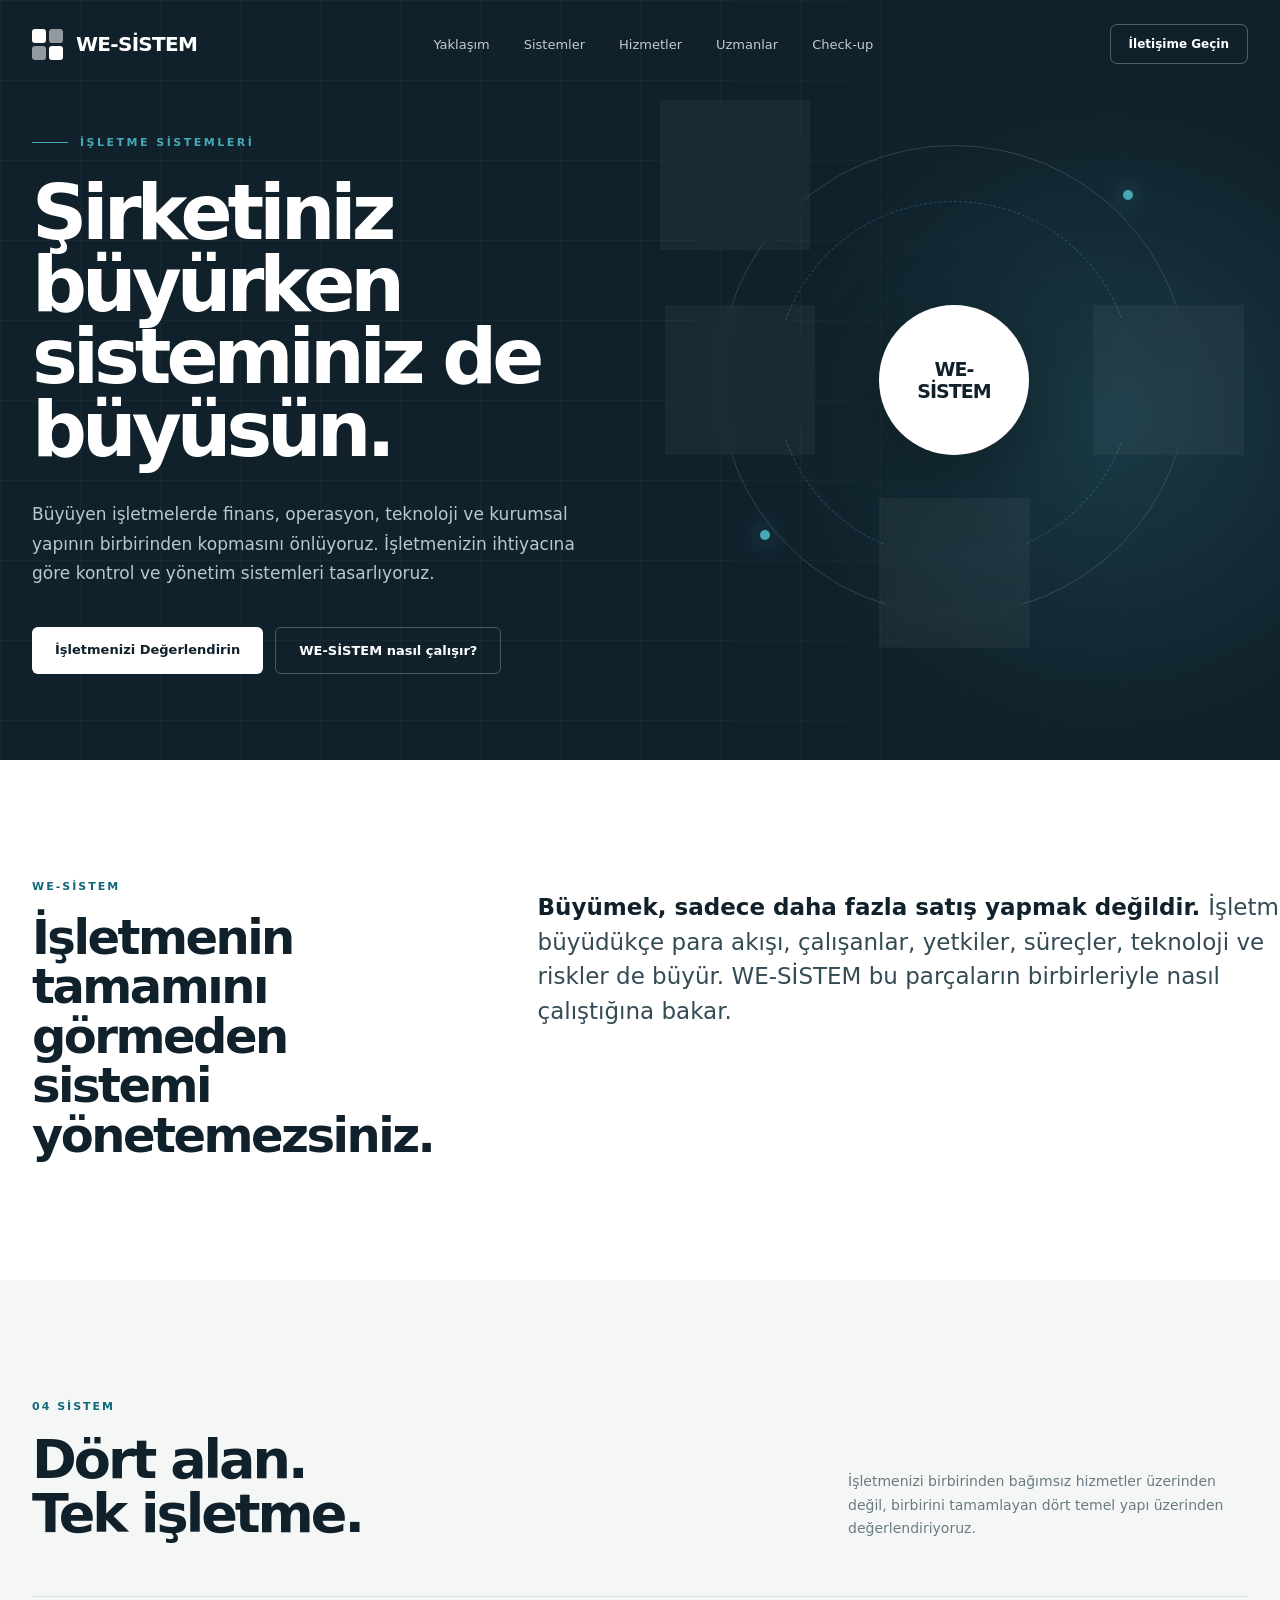
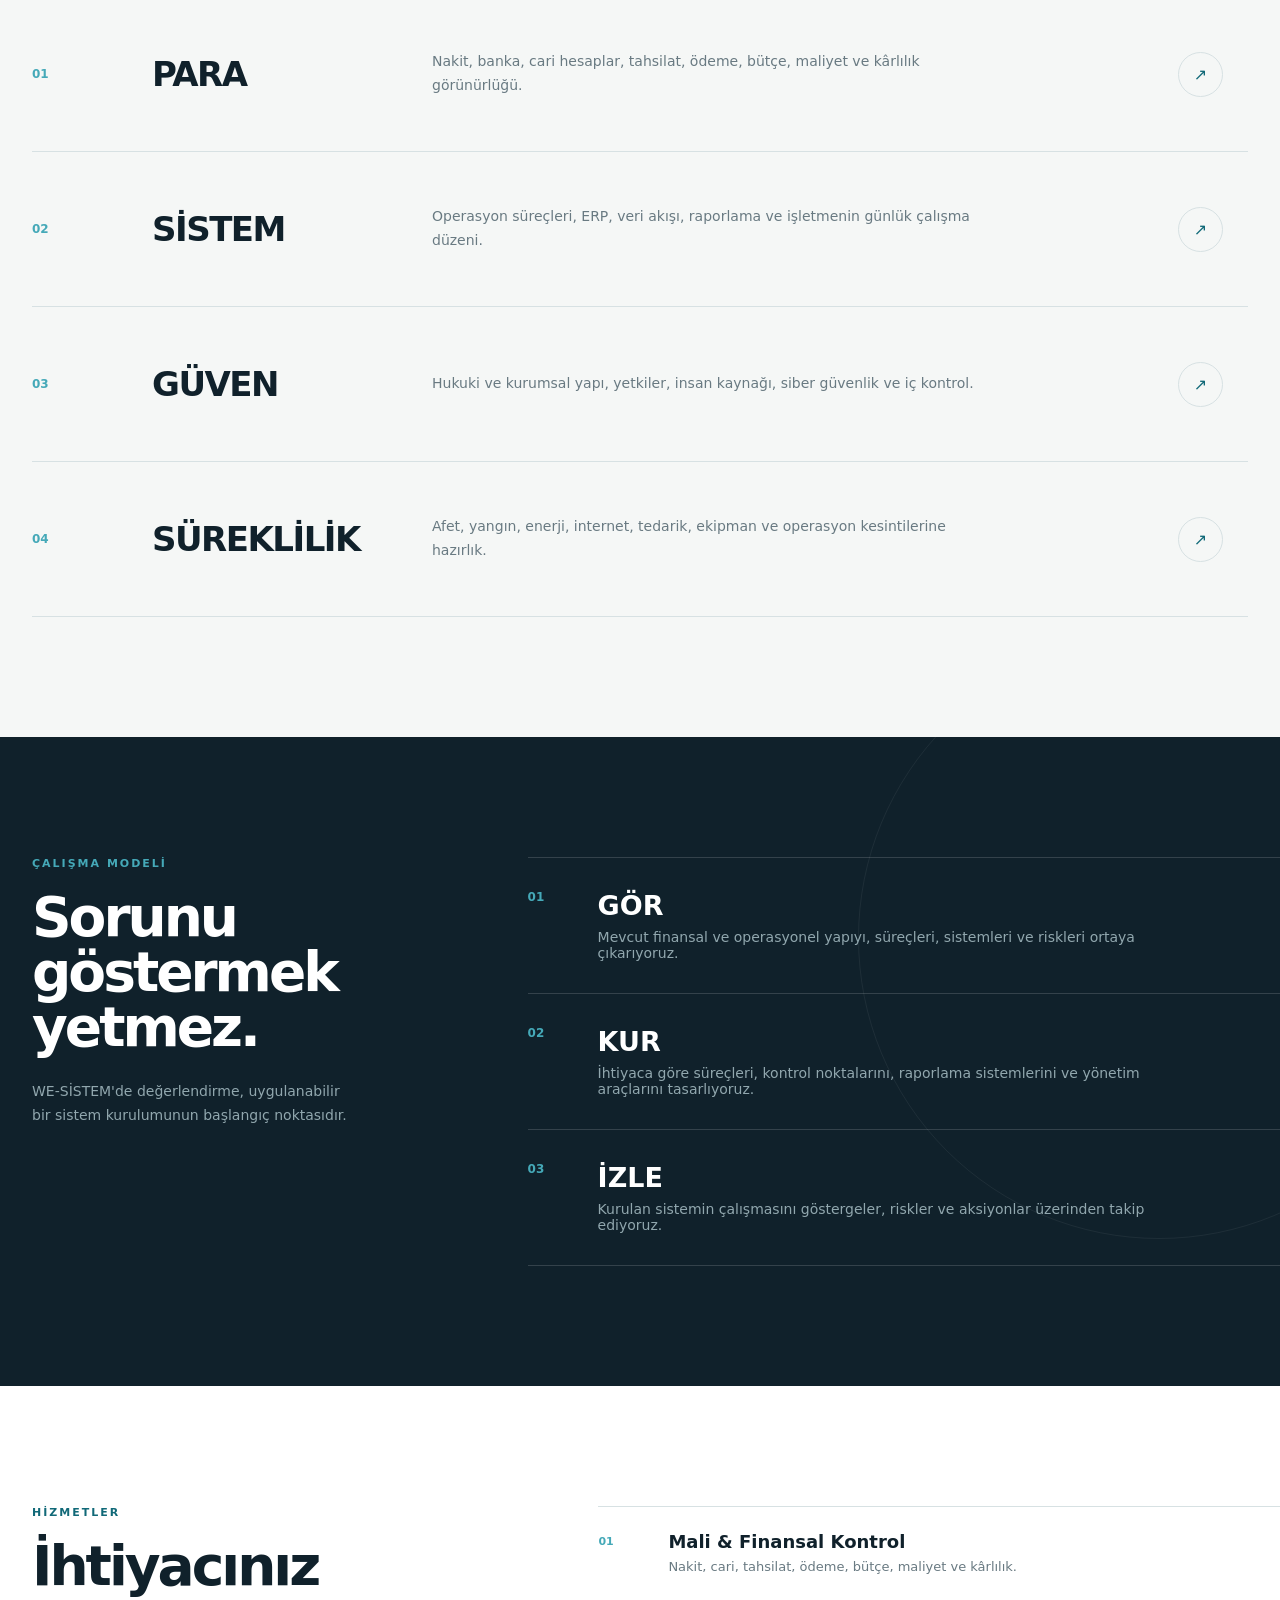
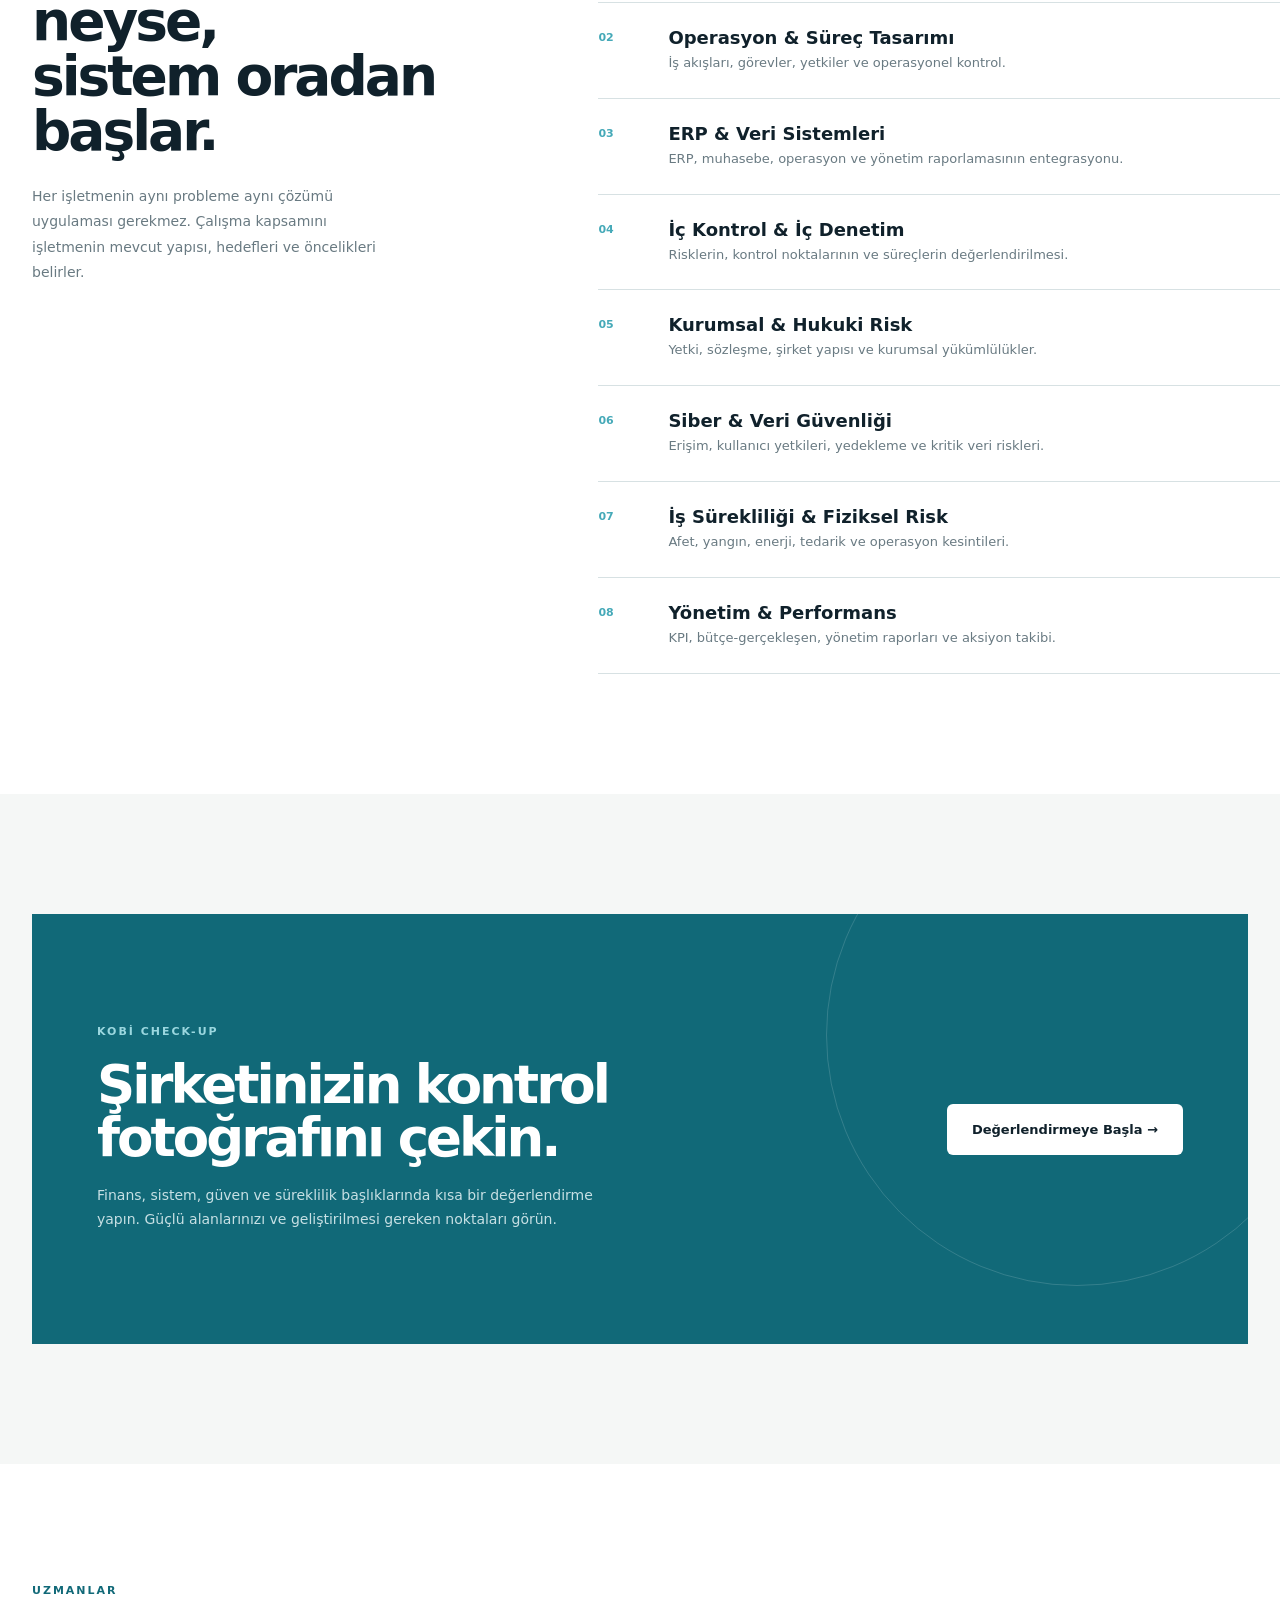
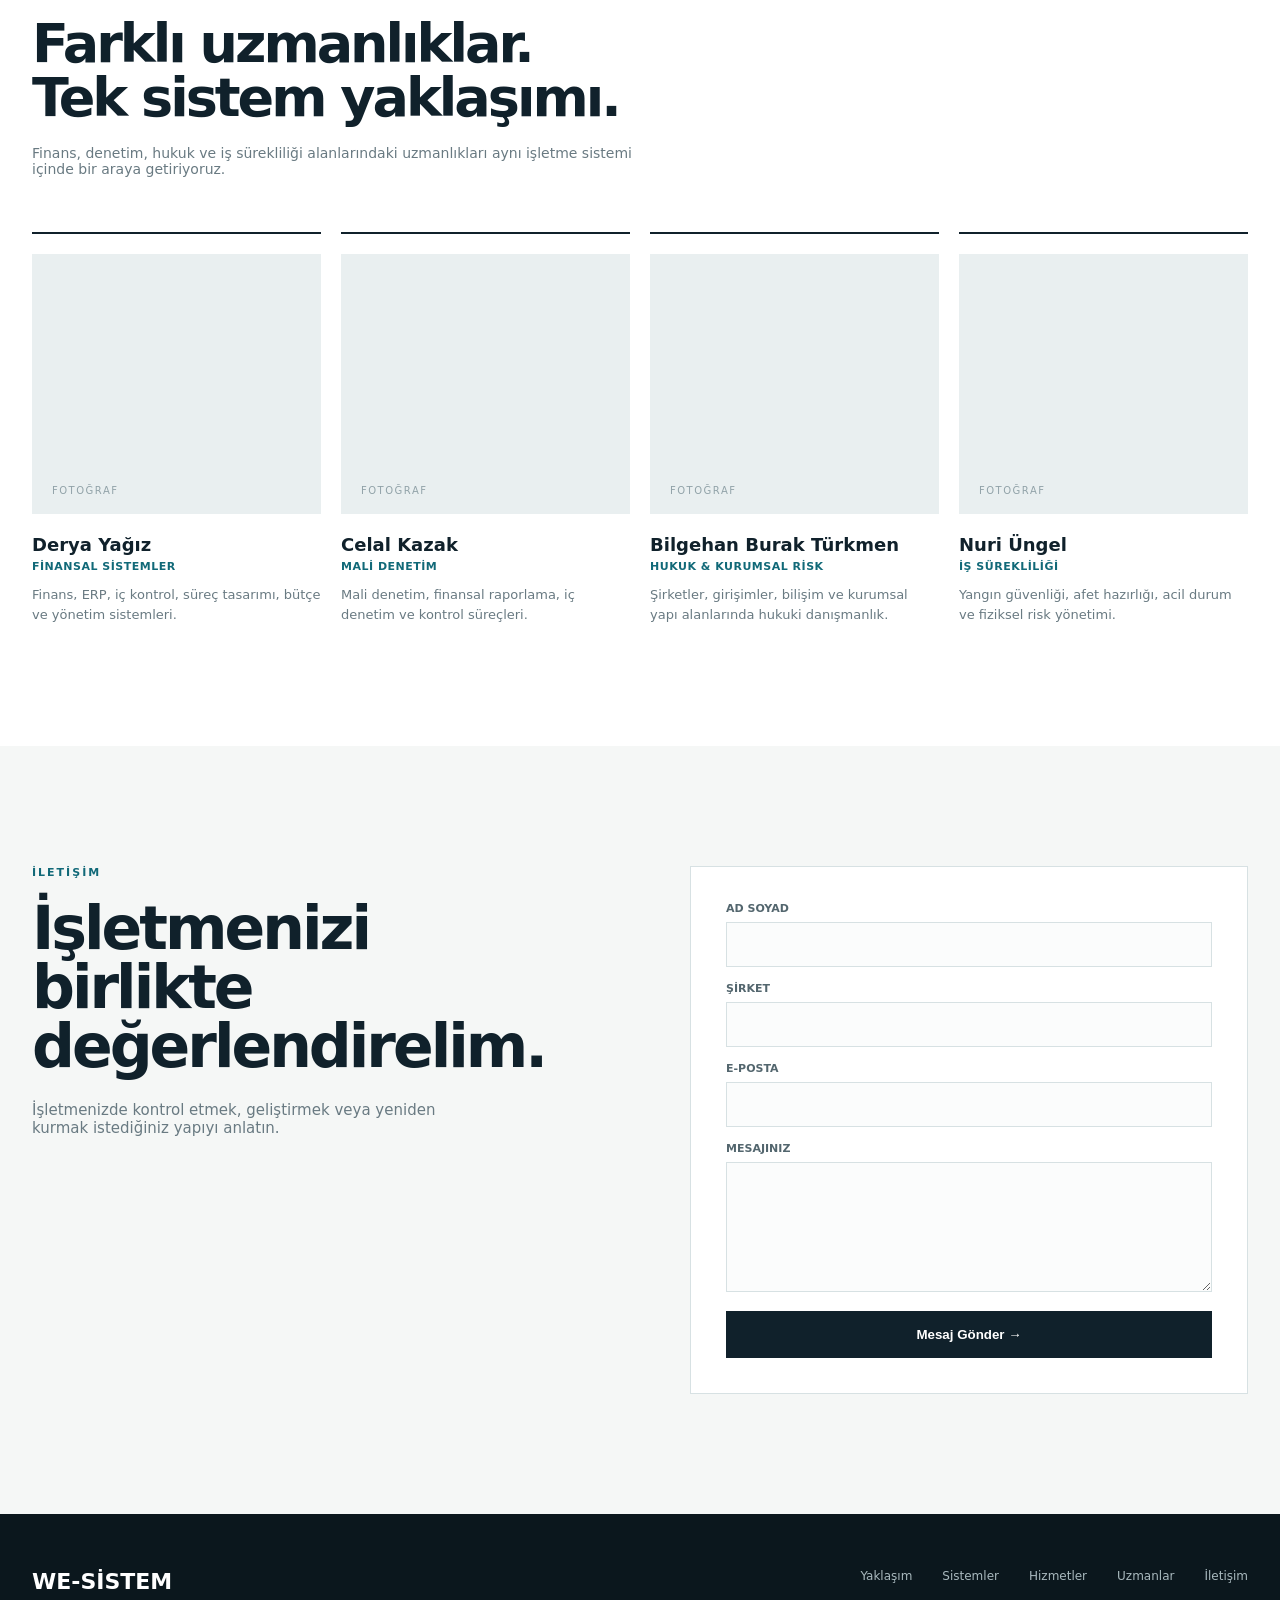
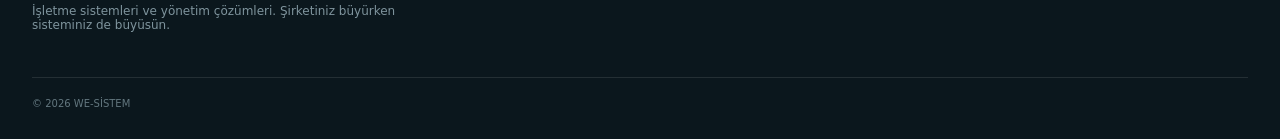
==== index.html @ 4597124c "Update index.html" ====
<!DOCTYPE html>
<html lang="tr">
<head>
<meta charset="UTF-8">
<meta name="viewport" content="width=device-width, initial-scale=1.0">

<title>WE-SİSTEM — İşletme Sistemleri</title>

<meta name="description" content="Büyüyen işletmeler için finans, operasyon, teknoloji, risk ve iş sürekliliği sistemleri.">

<style>

:root{
  --ink:#10212b;
  --ink2:#193541;
  --petrol:#116978;
  --cyan:#45a9b8;
  --ice:#e9f4f5;
  --paper:#f5f7f6;
  --white:#fff;
  --line:#d7e1e3;
  --muted:#697a82;
  --black:#0b171d;
}

*{box-sizing:border-box;margin:0;padding:0}

html{scroll-behavior:smooth}

body{
  font-family:Inter,ui-sans-serif,system-ui,-apple-system,BlinkMacSystemFont,"Segoe UI",Arial,sans-serif;
  color:var(--ink);
  background:var(--paper);
  overflow-x:hidden;
}

a{text-decoration:none;color:inherit}

.container{
  width:min(1240px,calc(100% - 64px));
  margin:auto;
}

/* ---------------- NAV ---------------- */

header{
  position:absolute;
  width:100%;
  top:0;
  left:0;
  z-index:20;
}

.nav{
  height:88px;
  display:flex;
  align-items:center;
  justify-content:space-between;
}

.brand{
  display:flex;
  align-items:center;
  gap:13px;
  color:white;
  font-weight:800;
  letter-spacing:-.7px;
  font-size:20px;
}

.brand-symbol{
  width:31px;
  height:31px;
  display:grid;
  grid-template-columns:1fr 1fr;
  gap:3px;
}

.brand-symbol i{
  display:block;
  background:white;
  border-radius:3px;
}

.brand-symbol i:nth-child(2),
.brand-symbol i:nth-child(3){
  opacity:.55;
}

.nav-links{
  display:flex;
  gap:34px;
  color:rgba(255,255,255,.76);
  font-size:13px;
}

.nav-links a:hover{
  color:white;
}

.nav-cta{
  padding:12px 18px;
  border:1px solid rgba(255,255,255,.28);
  color:white;
  border-radius:7px;
  font-size:12px;
  font-weight:700;
}

/* ---------------- HERO ---------------- */

.hero{
  min-height:760px;
  background:var(--ink);
  color:white;
  position:relative;
  overflow:hidden;
}

.hero-grid{
  position:absolute;
  inset:0;
  background-image:
    linear-gradient(rgba(255,255,255,.035) 1px,transparent 1px),
    linear-gradient(90deg,rgba(255,255,255,.035) 1px,transparent 1px);
  background-size:80px 80px;
  mask-image:linear-gradient(to right,black 0%,black 55%,transparent 95%);
}

.hero-glow{
  position:absolute;
  width:700px;
  height:700px;
  right:-180px;
  top:70px;
  border-radius:50%;
  background:radial-gradient(circle,rgba(69,169,184,.18),transparent 65%);
}

.hero-content{
  position:relative;
  z-index:3;
  min-height:760px;
  display:grid;
  grid-template-columns:1fr 1fr;
  align-items:center;
  gap:40px;
}

.hero-left{
  padding-top:50px;
}

.kicker{
  display:flex;
  align-items:center;
  gap:12px;
  font-size:11px;
  letter-spacing:2.5px;
  text-transform:uppercase;
  color:var(--cyan);
  font-weight:800;
  margin-bottom:28px;
}

.kicker:before{
  content:"";
  width:36px;
  height:1px;
  background:var(--cyan);
}

h1{
  font-size:clamp(54px,6vw,88px);
  line-height:.94;
  letter-spacing:-5px;
  max-width:720px;
  margin-bottom:34px;
}

.hero-description{
  max-width:570px;
  color:#b9c8cd;
  font-size:17px;
  line-height:1.75;
  margin-bottom:38px;
}

.hero-actions{
  display:flex;
  gap:12px;
}

.primary{
  background:white;
  color:var(--ink);
  padding:15px 23px;
  border-radius:6px;
  font-size:13px;
  font-weight:800;
}

.secondary{
  border:1px solid rgba(255,255,255,.25);
  color:white;
  padding:15px 23px;
  border-radius:6px;
  font-size:13px;
  font-weight:700;
}

/* SYSTEM VISUAL */

.visual{
  position:relative;
  height:560px;
}

.visual-ring{
  position:absolute;
  width:470px;
  height:470px;
  border:1px solid rgba(255,255,255,.14);
  border-radius:50%;
  top:50%;
  left:50%;
  transform:translate(-50%,-50%);
}

.visual-ring:before{
  content:"";
  position:absolute;
  inset:55px;
  border:1px dashed rgba(69,169,184,.35);
  border-radius:50%;
}

.visual-core{
  position:absolute;
  width:150px;
  height:150px;
  border-radius:50%;
  background:white;
  color:var(--ink);
  left:50%;
  top:50%;
  transform:translate(-50%,-50%);
  display:flex;
  align-items:center;
  justify-content:center;
  text-align:center;
  font-weight:900;
  letter-spacing:-1px;
  font-size:19px;
  box-shadow:0 25px 80px rgba(0,0,0,.3);
}

.node{
  position:absolute;
  width:150px;
  height:150px;
  border-radius:50%;
  display:flex;
  flex-direction:column;
  align-items:center;
  justify-content:center;
  text-align:center;
  border:1px solid rgba(255,255,255,.18);
  background:rgba(255,255,255,.045);
  backdrop-filter:blur(8px);
}

.node strong{
  font-size:14px;
  letter-spacing:1px;
}

.node span{
  color:#8fa8af;
  font-size:10px;
  margin-top:5px;
}

.node:nth-child(2){
  top:12px;
  left:50%;
  transform:translateX(-50%);
}

.node:nth-child(3){
  right:5px;
  top:50%;
  transform:translateY(-50%);
}

.node:nth-child(4){
  bottom:12px;
  left:50%;
  transform:translateX(-50%);
}

.node:nth-child(5){
  left:5px;
  top:50%;
  transform:translateY(-50%);
}

.orbit{
  position:absolute;
  width:10px;
  height:10px;
  border-radius:50%;
  background:var(--cyan);
  box-shadow:0 0 25px var(--cyan);
}

.o1{top:90px;right:115px}
.o2{bottom:120px;left:100px}

/* ---------------- INTRO ---------------- */

.intro{
  background:white;
  padding:120px 0;
}

.intro-layout{
  display:grid;
  grid-template-columns:35% 65%;
  gap:80px;
}

.overline{
  color:var(--petrol);
  font-size:11px;
  font-weight:800;
  letter-spacing:2px;
  text-transform:uppercase;
  margin-bottom:20px;
}

.intro h2{
  font-size:48px;
  line-height:1.03;
  letter-spacing:-2.5px;
}

.intro-right{
  padding-top:10px;
}

.intro-right p{
  font-size:23px;
  line-height:1.5;
  max-width:760px;
  color:#344a54;
}

.intro-right p strong{
  color:var(--ink);
}

/* ---------------- FOUR SYSTEMS ---------------- */

.systems{
  background:var(--paper);
  padding:120px 0;
}

.section-head{
  display:flex;
  justify-content:space-between;
  align-items:end;
  margin-bottom:55px;
}

.section-head h2{
  font-size:54px;
  letter-spacing:-3px;
  line-height:1;
}

.section-head p{
  max-width:400px;
  color:var(--muted);
  font-size:14px;
  line-height:1.7;
}

.system-list{
  border-top:1px solid var(--line);
}

.system-row{
  min-height:155px;
  border-bottom:1px solid var(--line);
  display:grid;
  grid-template-columns:100px 260px 1fr 70px;
  align-items:center;
  gap:20px;
  transition:.25s;
  cursor:default;
}

.system-row:hover{
  background:white;
  padding-left:25px;
  padding-right:25px;
}

.row-no{
  font-size:12px;
  color:var(--cyan);
  font-weight:800;
}

.row-title{
  font-size:34px;
  font-weight:800;
  letter-spacing:-1.5px;
}

.row-description{
  color:var(--muted);
  max-width:570px;
  font-size:14px;
  line-height:1.7;
}

.row-arrow{
  width:45px;
  height:45px;
  border:1px solid var(--line);
  border-radius:50%;
  display:flex;
  align-items:center;
  justify-content:center;
  color:var(--petrol);
  transition:.25s;
}

.system-row:hover .row-arrow{
  background:var(--ink);
  color:white;
}

/* ---------------- PROCESS ---------------- */

.process{
  background:var(--ink);
  color:white;
  padding:120px 0;
  position:relative;
  overflow:hidden;
}

.process:after{
  content:"";
  position:absolute;
  width:600px;
  height:600px;
  border:1px solid rgba(255,255,255,.06);
  border-radius:50%;
  right:-180px;
  top:-100px;
}

.process-grid{
  display:grid;
  grid-template-columns:35% 65%;
  gap:70px;
  position:relative;
  z-index:2;
}

.process h2{
  font-size:55px;
  line-height:1;
  letter-spacing:-3px;
}

.process-intro{
  color:#91a7ae;
  margin-top:25px;
  max-width:330px;
  line-height:1.7;
  font-size:14px;
}

.steps{
  border-top:1px solid rgba(255,255,255,.15);
}

.step{
  display:grid;
  grid-template-columns:70px 1fr;
  padding:32px 0;
  border-bottom:1px solid rgba(255,255,255,.15);
}

.step-no{
  color:var(--cyan);
  font-size:12px;
  font-weight:800;
}

.step h3{
  font-size:27px;
  margin-bottom:8px;
}

.step p{
  color:#91a7ae;
  max-width:600px;
  font-size:14px;
}

/* ---------------- SERVICES ---------------- */

.services{
  background:white;
  padding:120px 0;
}

.service-layout{
  display:grid;
  grid-template-columns:40% 60%;
  gap:80px;
}

.service-layout h2{
  font-size:55px;
  line-height:1;
  letter-spacing:-3px;
}

.service-intro{
  color:var(--muted);
  font-size:14px;
  line-height:1.8;
  margin-top:25px;
  max-width:350px;
}

.service-list{
  border-top:1px solid var(--line);
}

.service-item{
  display:grid;
  grid-template-columns:50px 1fr;
  gap:20px;
  padding:24px 0;
  border-bottom:1px solid var(--line);
}

.service-number{
  color:var(--cyan);
  font-size:11px;
  font-weight:800;
  padding-top:4px;
}

.service-item h3{
  font-size:18px;
  margin-bottom:5px;
}

.service-item p{
  color:var(--muted);
  font-size:13px;
  line-height:1.6;
}

/* ---------------- CHECKUP ---------------- */

.checkup-section{
  background:var(--paper);
  padding:120px 0;
}

.checkup{
  background:var(--petrol);
  color:white;
  min-height:430px;
  position:relative;
  overflow:hidden;
  padding:65px;
  display:grid;
  grid-template-columns:1fr 1fr;
  align-items:center;
}

.checkup:before{
  content:"";
  position:absolute;
  width:500px;
  height:500px;
  border:1px solid rgba(255,255,255,.15);
  border-radius:50%;
  right:-80px;
  top:-130px;
}

.checkup h2{
  position:relative;
  z-index:2;
  font-size:53px;
  line-height:1;
  letter-spacing:-3px;
  max-width:570px;
}

.checkup p{
  position:relative;
  z-index:2;
  color:#c7e0e4;
  max-width:520px;
  margin-top:20px;
  font-size:14px;
  line-height:1.7;
}

.checkup-action{
  justify-self:end;
  position:relative;
  z-index:3;
}

.checkup-button{
  background:white;
  color:var(--ink);
  padding:18px 25px;
  border-radius:6px;
  font-size:13px;
  font-weight:800;
}

/* ---------------- TEAM ---------------- */

.team{
  background:white;
  padding:120px 0;
}

.team-head{
  max-width:600px;
  margin-bottom:55px;
}

.team-head h2{
  font-size:54px;
  line-height:1;
  letter-spacing:-3px;
}

.team-head p{
  color:var(--muted);
  margin-top:20px;
  font-size:14px;
}

.people{
  display:grid;
  grid-template-columns:repeat(4,1fr);
  gap:20px;
}

.person{
  border-top:2px solid var(--ink);
  padding-top:20px;
}

.person-image{
  height:260px;
  background:#e9eff0;
  margin-bottom:20px;
  position:relative;
  overflow:hidden;
}

.person-image:after{
  content:"FOTOĞRAF";
  position:absolute;
  left:20px;
  bottom:18px;
  color:#91a2a8;
  font-size:10px;
  letter-spacing:1.5px;
}

.person h3{
  font-size:18px;
  margin-bottom:5px;
}

.person-role{
  color:var(--petrol);
  font-size:11px;
  font-weight:800;
  text-transform:uppercase;
  letter-spacing:.5px;
}

.person p{
  color:var(--muted);
  font-size:13px;
  line-height:1.6;
  margin-top:12px;
}

/* ---------------- CONTACT ---------------- */

.contact{
  background:var(--paper);
  padding:120px 0;
}

.contact-layout{
  display:grid;
  grid-template-columns:1fr 1fr;
  gap:100px;
}

.contact h2{
  font-size:60px;
  line-height:.98;
  letter-spacing:-3px;
}

.contact-text{
  color:var(--muted);
  max-width:450px;
  margin-top:25px;
  font-size:15px;
}

.contact-box{
  background:white;
  padding:35px;
  border:1px solid var(--line);
}

.field{
  margin-bottom:15px;
}

.field label{
  display:block;
  font-size:11px;
  font-weight:800;
  color:#53666e;
  margin-bottom:7px;
}

.field input,
.field textarea{
  width:100%;
  border:1px solid var(--line);
  padding:14px;
  font-family:inherit;
  font-size:13px;
  outline:none;
  background:#fbfcfc;
}

.field textarea{
  min-height:130px;
  resize:vertical;
}

.send{
  width:100%;
  border:0;
  background:var(--ink);
  color:white;
  padding:16px;
  font-weight:800;
  cursor:pointer;
}

/* ---------------- FOOTER ---------------- */

footer{
  background:var(--black);
  color:white;
  padding:55px 0 30px;
}

.footer{
  display:flex;
  justify-content:space-between;
  gap:50px;
  align-items:start;
}

.footer-brand{
  font-size:22px;
  font-weight:800;
}

.footer p{
  color:#7f949d;
  font-size:12px;
  max-width:370px;
  margin-top:10px;
}

.footer-links{
  display:flex;
  gap:30px;
  color:#a9b9be;
  font-size:12px;
}

.copyright{
  border-top:1px solid rgba(255,255,255,.1);
  margin-top:45px;
  padding-top:20px;
  color:#63777f;
  font-size:10px;
}

/* ---------------- MOBILE ---------------- */

@media(max-width:900px){

  .container{
    width:min(100% - 36px,1240px);
  }

  .nav-links{
    display:none;
  }

  .hero-content,
  .intro-layout,
  .process-grid,
  .service-layout,
  .contact-layout{
    grid-template-columns:1fr;
  }

  .hero{
    min-height:auto;
  }

  .hero-content{
    min-height:auto;
    padding:150px 0 80px;
  }

  .visual{
    height:450px;
  }

  .intro-layout{
    gap:40px;
  }

  .section-head{
    display:block;
  }

  .section-head p{
    margin-top:20px;
  }

  .system-row{
    grid-template-columns:55px 1fr 45px;
  }

  .row-description{
    display:none;
  }

  .people{
    grid-template-columns:1fr 1fr;
  }

  .checkup{
    grid-template-columns:1fr;
    gap:50px;
    padding:45px;
  }

  .checkup-action{
    justify-self:start;
  }

}

@media(max-width:600px){

  h1{
    font-size:48px;
    letter-spacing:-3px;
  }

  .hero-actions{
    flex-direction:column;
    align-items:stretch;
  }

  .visual{
    transform:scale(.82);
    margin:-35px;
  }

  .intro,
  .systems,
  .process,
  .services,
  .checkup-section,
  .team,
  .contact{
    padding:80px 0;
  }

  .intro h2,
  .section-head h2,
  .process h2,
  .service-layout h2,
  .team-head h2,
  .contact h2{
    font-size:42px;
  }

  .system-row{
    min-height:125px;
    grid-template-columns:45px 1fr 40px;
  }

  .row-title{
    font-size:25px;
  }

  .people{
    grid-template-columns:1fr;
  }

  .person-image{
    height:330px;
  }

  .checkup{
    padding:32px;
  }

  .checkup h2{
    font-size:42px;
  }

  .footer{
    flex-direction:column;
  }

  .footer-links{
    flex-wrap:wrap;
  }

}

</style>
</head>


<body>


<header>

  <div class="container nav">

    <a href="#" class="brand">

      <span class="brand-symbol">
        <i></i>
        <i></i>
        <i></i>
        <i></i>
      </span>

      WE-SİSTEM

    </a>

    <nav class="nav-links">
      <a href="#yaklasim">Yaklaşım</a>
      <a href="#sistemler">Sistemler</a>
      <a href="#hizmetler">Hizmetler</a>
      <a href="#uzmanlar">Uzmanlar</a>
      <a href="#checkup">Check-up</a>
    </nav>

    <a href="#iletisim" class="nav-cta">
      İletişime Geçin
    </a>

  </div>

</header>


<!-- HERO -->

<section class="hero">

  <div class="hero-grid"></div>
  <div class="hero-glow"></div>

  <div class="container hero-content">

    <div class="hero-left">

      <div class="kicker">
        İŞLETME SİSTEMLERİ
      </div>

      <h1>
        Şirketiniz büyürken sisteminiz de büyüsün.
      </h1>

      <p class="hero-description">
        Büyüyen işletmelerde finans, operasyon, teknoloji ve
        kurumsal yapının birbirinden kopmasını önlüyoruz.
        İşletmenizin ihtiyacına göre kontrol ve yönetim sistemleri tasarlıyoruz.
      </p>

      <div class="hero-actions">

        <a href="#checkup" class="primary">
          İşletmenizi Değerlendirin
        </a>

        <a href="#yaklasim" class="secondary">
          WE-SİSTEM nasıl çalışır?
        </a>

      </div>

    </div>


    <div class="visual">

      <div class="visual-ring"></div>

      <div class="visual-core">
        WE-<br>SİSTEM
      </div>

      <div class="node">
        <strong>PARA</strong>
        <span>Mali Kontrol</span>
      </div>

      <div class="node">
        <strong>SİSTEM</strong>
        <span>Operasyon & Veri</span>
      </div>

      <div class="node">
        <strong>SÜREKLİLİK</strong>
        <span>Dayanıklılık</span>
      </div>

      <div class="node">
        <strong>GÜVEN</strong>
        <span>Risk & Kurumsal Yapı</span>
      </div>

      <i class="orbit o1"></i>
      <i class="orbit o2"></i>

    </div>

  </div>

</section>


<!-- INTRO -->

<section class="intro" id="yaklasim">

  <div class="container intro-layout">

    <div>

      <div class="overline">
        WE-SİSTEM
      </div>

      <h2>
        İşletmenin tamamını görmeden sistemi yönetemezsiniz.
      </h2>

    </div>

    <div class="intro-right">

      <p>
        <strong>
          Büyümek, sadece daha fazla satış yapmak değildir.
        </strong>
        İşletme büyüdükçe para akışı, çalışanlar, yetkiler,
        süreçler, teknoloji ve riskler de büyür.
        WE-SİSTEM bu parçaların birbirleriyle nasıl çalıştığına bakar.
      </p>

    </div>

  </div>

</section>


<!-- SYSTEMS -->

<section class="systems" id="sistemler">

  <div class="container">

    <div class="section-head">

      <div>
        <div class="overline">04 SİSTEM</div>
        <h2>Dört alan.<br>Tek işletme.</h2>
      </div>

      <p>
        İşletmenizi birbirinden bağımsız hizmetler üzerinden değil,
        birbirini tamamlayan dört temel yapı üzerinden değerlendiriyoruz.
      </p>

    </div>


    <div class="system-list">

      <div class="system-row">

        <div class="row-no">01</div>

        <div class="row-title">PARA</div>

        <div class="row-description">
          Nakit, banka, cari hesaplar, tahsilat, ödeme,
          bütçe, maliyet ve kârlılık görünürlüğü.
        </div>

        <div class="row-arrow">↗</div>

      </div>


      <div class="system-row">

        <div class="row-no">02</div>

        <div class="row-title">SİSTEM</div>

        <div class="row-description">
          Operasyon süreçleri, ERP, veri akışı,
          raporlama ve işletmenin günlük çalışma düzeni.
        </div>

        <div class="row-arrow">↗</div>

      </div>


      <div class="system-row">

        <div class="row-no">03</div>

        <div class="row-title">GÜVEN</div>

        <div class="row-description">
          Hukuki ve kurumsal yapı, yetkiler, insan kaynağı,
          siber güvenlik ve iç kontrol.
        </div>

        <div class="row-arrow">↗</div>

      </div>


      <div class="system-row">

        <div class="row-no">04</div>

        <div class="row-title">SÜREKLİLİK</div>

        <div class="row-description">
          Afet, yangın, enerji, internet, tedarik,
          ekipman ve operasyon kesintilerine hazırlık.
        </div>

        <div class="row-arrow">↗</div>

      </div>

    </div>

  </div>

</section>


<!-- PROCESS -->

<section class="process">

  <div class="container process-grid">

    <div>

      <div class="overline" style="color:#45a9b8">
        ÇALIŞMA MODELİ
      </div>

      <h2>
        Sorunu<br>
        göstermek<br>
        yetmez.
      </h2>

      <p class="process-intro">
        WE-SİSTEM'de değerlendirme, uygulanabilir bir
        sistem kurulumunun başlangıç noktasıdır.
      </p>

    </div>


    <div class="steps">

      <div class="step">

        <div class="step-no">01</div>

        <div>
          <h3>GÖR</h3>
          <p>
            Mevcut finansal ve operasyonel yapıyı,
            süreçleri, sistemleri ve riskleri ortaya çıkarıyoruz.
          </p>
        </div>

      </div>


      <div class="step">

        <div class="step-no">02</div>

        <div>
          <h3>KUR</h3>
          <p>
            İhtiyaca göre süreçleri, kontrol noktalarını,
            raporlama sistemlerini ve yönetim araçlarını tasarlıyoruz.
          </p>
        </div>

      </div>


      <div class="step">

        <div class="step-no">03</div>

        <div>
          <h3>İZLE</h3>
          <p>
            Kurulan sistemin çalışmasını göstergeler,
            riskler ve aksiyonlar üzerinden takip ediyoruz.
          </p>
        </div>

      </div>

    </div>

  </div>

</section>


<!-- SERVICES -->

<section class="services" id="hizmetler">

  <div class="container service-layout">

    <div>

      <div class="overline">
        HİZMETLER
      </div>

      <h2>
        İhtiyacınız neyse,<br>
        sistem oradan başlar.
      </h2>

      <p class="service-intro">
        Her işletmenin aynı probleme aynı çözümü uygulaması
        gerekmez. Çalışma kapsamını işletmenin mevcut yapısı,
        hedefleri ve öncelikleri belirler.
      </p>

    </div>


    <div class="service-list">

      <div class="service-item">
        <div class="service-number">01</div>
        <div>
          <h3>Mali & Finansal Kontrol</h3>
          <p>Nakit, cari, tahsilat, ödeme, bütçe, maliyet ve kârlılık.</p>
        </div>
      </div>

      <div class="service-item">
        <div class="service-number">02</div>
        <div>
          <h3>Operasyon & Süreç Tasarımı</h3>
          <p>İş akışları, görevler, yetkiler ve operasyonel kontrol.</p>
        </div>
      </div>

      <div class="service-item">
        <div class="service-number">03</div>
        <div>
          <h3>ERP & Veri Sistemleri</h3>
          <p>ERP, muhasebe, operasyon ve yönetim raporlamasının entegrasyonu.</p>
        </div>
      </div>

      <div class="service-item">
        <div class="service-number">04</div>
        <div>
          <h3>İç Kontrol & İç Denetim</h3>
          <p>Risklerin, kontrol noktalarının ve süreçlerin değerlendirilmesi.</p>
        </div>
      </div>

      <div class="service-item">
        <div class="service-number">05</div>
        <div>
          <h3>Kurumsal & Hukuki Risk</h3>
          <p>Yetki, sözleşme, şirket yapısı ve kurumsal yükümlülükler.</p>
        </div>
      </div>

      <div class="service-item">
        <div class="service-number">06</div>
        <div>
          <h3>Siber & Veri Güvenliği</h3>
          <p>Erişim, kullanıcı yetkileri, yedekleme ve kritik veri riskleri.</p>
        </div>
      </div>

      <div class="service-item">
        <div class="service-number">07</div>
        <div>
          <h3>İş Sürekliliği & Fiziksel Risk</h3>
          <p>Afet, yangın, enerji, tedarik ve operasyon kesintileri.</p>
        </div>
      </div>

      <div class="service-item">
        <div class="service-number">08</div>
        <div>
          <h3>Yönetim & Performans</h3>
          <p>KPI, bütçe-gerçekleşen, yönetim raporları ve aksiyon takibi.</p>
        </div>
      </div>

    </div>

  </div>

</section>


<!-- CHECKUP -->

<section class="checkup-section" id="checkup">

  <div class="container">

    <div class="checkup">

      <div>

        <div class="overline" style="color:#9bd7df">
          KOBİ CHECK-UP
        </div>

        <h2>
          Şirketinizin kontrol fotoğrafını çekin.
        </h2>

        <p>
          Finans, sistem, güven ve süreklilik başlıklarında
          kısa bir değerlendirme yapın.
          Güçlü alanlarınızı ve geliştirilmesi gereken noktaları görün.
        </p>

      </div>

      <div class="checkup-action">

        <a href="#iletisim" class="checkup-button">
          Değerlendirmeye Başla →
        </a>

      </div>

    </div>

  </div>

</section>


<!-- TEAM -->

<section class="team" id="uzmanlar">

  <div class="container">

    <div class="team-head">

      <div class="overline">
        UZMANLAR
      </div>

      <h2>
        Farklı uzmanlıklar.<br>
        Tek sistem yaklaşımı.
      </h2>

      <p>
        Finans, denetim, hukuk ve iş sürekliliği alanlarındaki
        uzmanlıkları aynı işletme sistemi içinde bir araya getiriyoruz.
      </p>

    </div>


    <div class="people">

      <div class="person">

        <div class="person-image"></div>

        <h3>Derya Yağız</h3>

        <div class="person-role">
          Finansal Sistemler
        </div>

        <p>
          Finans, ERP, iç kontrol, süreç tasarımı,
          bütçe ve yönetim sistemleri.
        </p>

      </div>


      <div class="person">

        <div class="person-image"></div>

        <h3>Celal Kazak</h3>

        <div class="person-role">
          Mali Denetim
        </div>

        <p>
          Mali denetim, finansal raporlama,
          iç denetim ve kontrol süreçleri.
        </p>

      </div>


      <div class="person">

        <div class="person-image"></div>

        <h3>Bilgehan Burak Türkmen</h3>

        <div class="person-role">
          Hukuk & Kurumsal Risk
        </div>

        <p>
          Şirketler, girişimler, bilişim ve
          kurumsal yapı alanlarında hukuki danışmanlık.
        </p>

      </div>


      <div class="person">

        <div class="person-image"></div>

        <h3>Nuri Üngel</h3>

        <div class="person-role">
          İş Sürekliliği
        </div>

        <p>
          Yangın güvenliği, afet hazırlığı,
          acil durum ve fiziksel risk yönetimi.
        </p>

      </div>

    </div>

  </div>

</section>


<!-- CONTACT -->

<section class="contact" id="iletisim">

  <div class="container contact-layout">

    <div>

      <div class="overline">
        İLETİŞİM
      </div>

      <h2>
        İşletmenizi birlikte değerlendirelim.
      </h2>

      <p class="contact-text">
        İşletmenizde kontrol etmek, geliştirmek veya
        yeniden kurmak istediğiniz yapıyı anlatın.
      </p>

    </div>


    <div class="contact-box">

      <div class="field">
        <label>AD SOYAD</label>
        <input type="text">
      </div>

      <div class="field">
        <label>ŞİRKET</label>
        <input type="text">
      </div>

      <div class="field">
        <label>E-POSTA</label>
        <input type="email">
      </div>

      <div class="field">
        <label>MESAJINIZ</label>
        <textarea></textarea>
      </div>

      <button class="send">
        Mesaj Gönder →
      </button>

    </div>

  </div>

</section>


<footer>

  <div class="container">

    <div class="footer">

      <div>

        <div class="footer-brand">
          WE-SİSTEM
        </div>

        <p>
          İşletme sistemleri ve yönetim çözümleri.
          Şirketiniz büyürken sisteminiz de büyüsün.
        </p>

      </div>

      <div class="footer-links">
        <a href="#yaklasim">Yaklaşım</a>
        <a href="#sistemler">Sistemler</a>
        <a href="#hizmetler">Hizmetler</a>
        <a href="#uzmanlar">Uzmanlar</a>
        <a href="#iletisim">İletişim</a>
      </div>

    </div>

    <div class="copyright">
      © 2026 WE-SİSTEM
    </div>

  </div>

</footer>


</body>
</html>
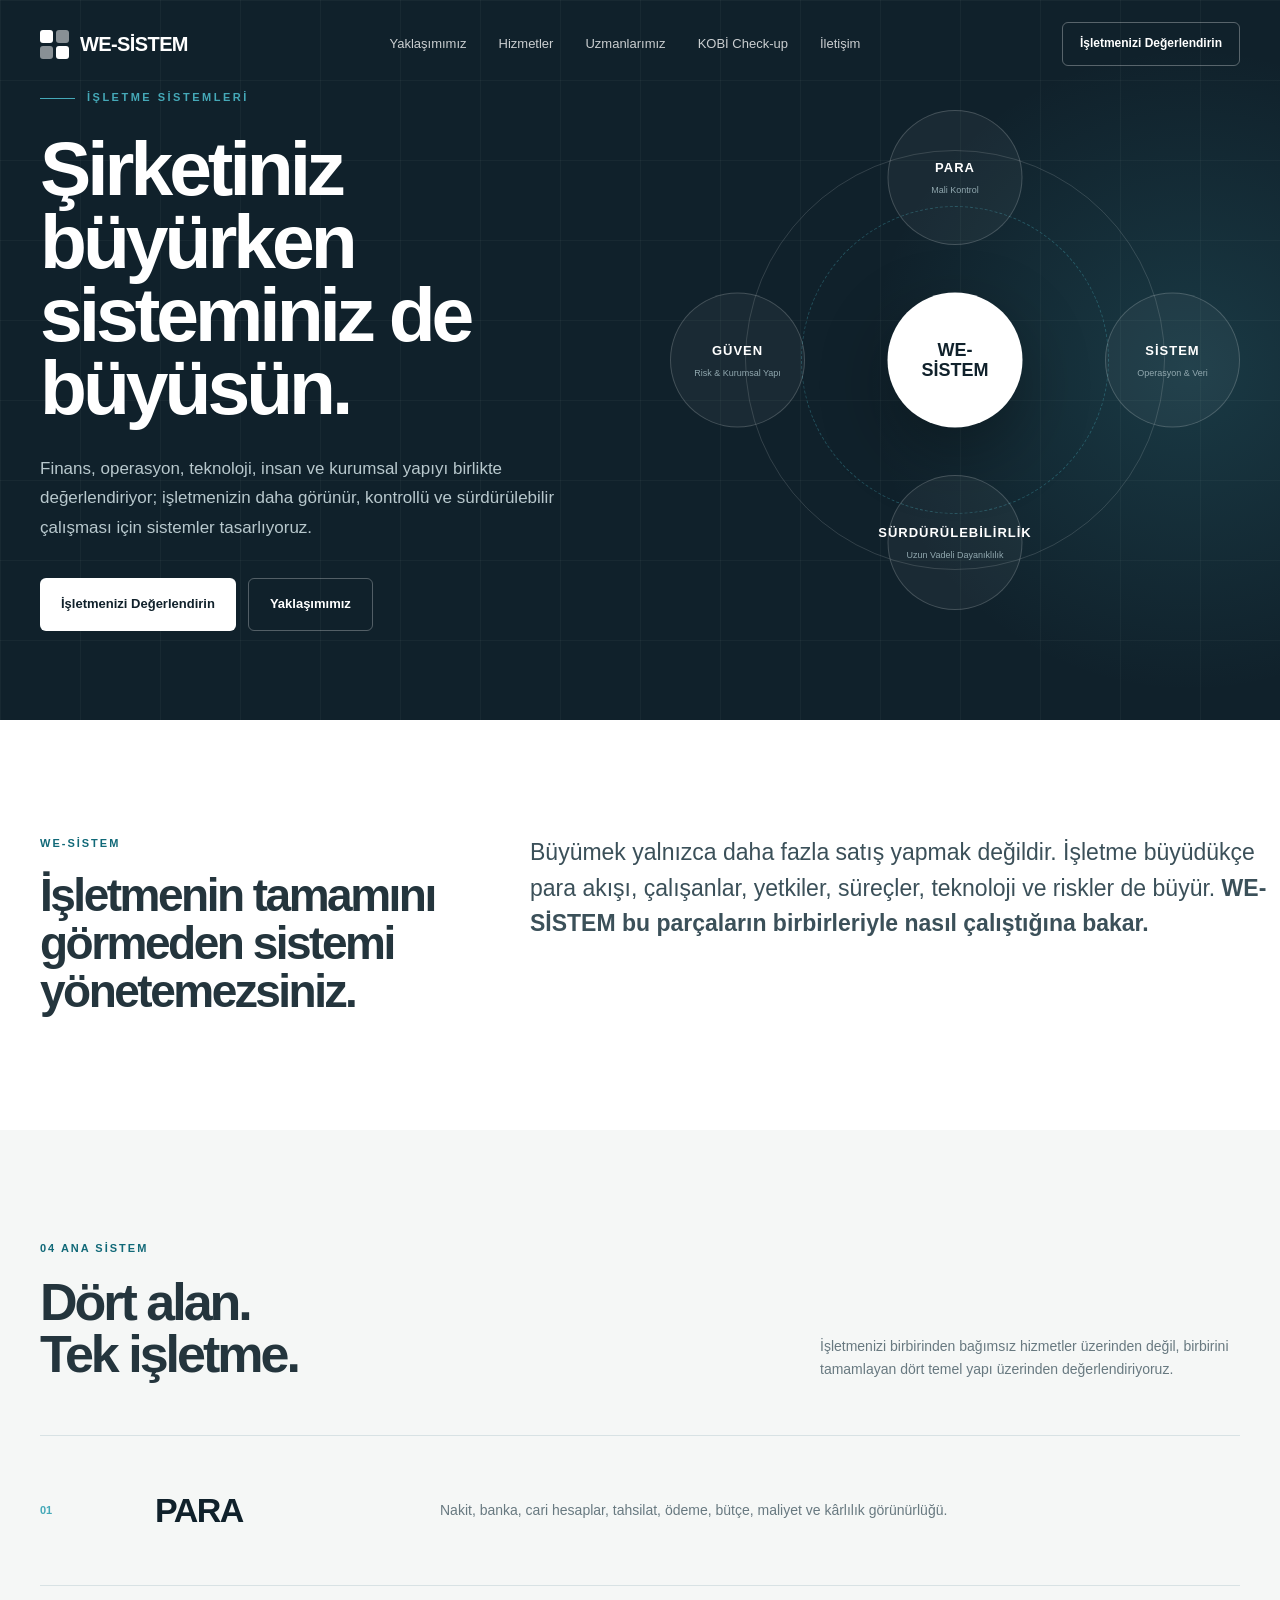
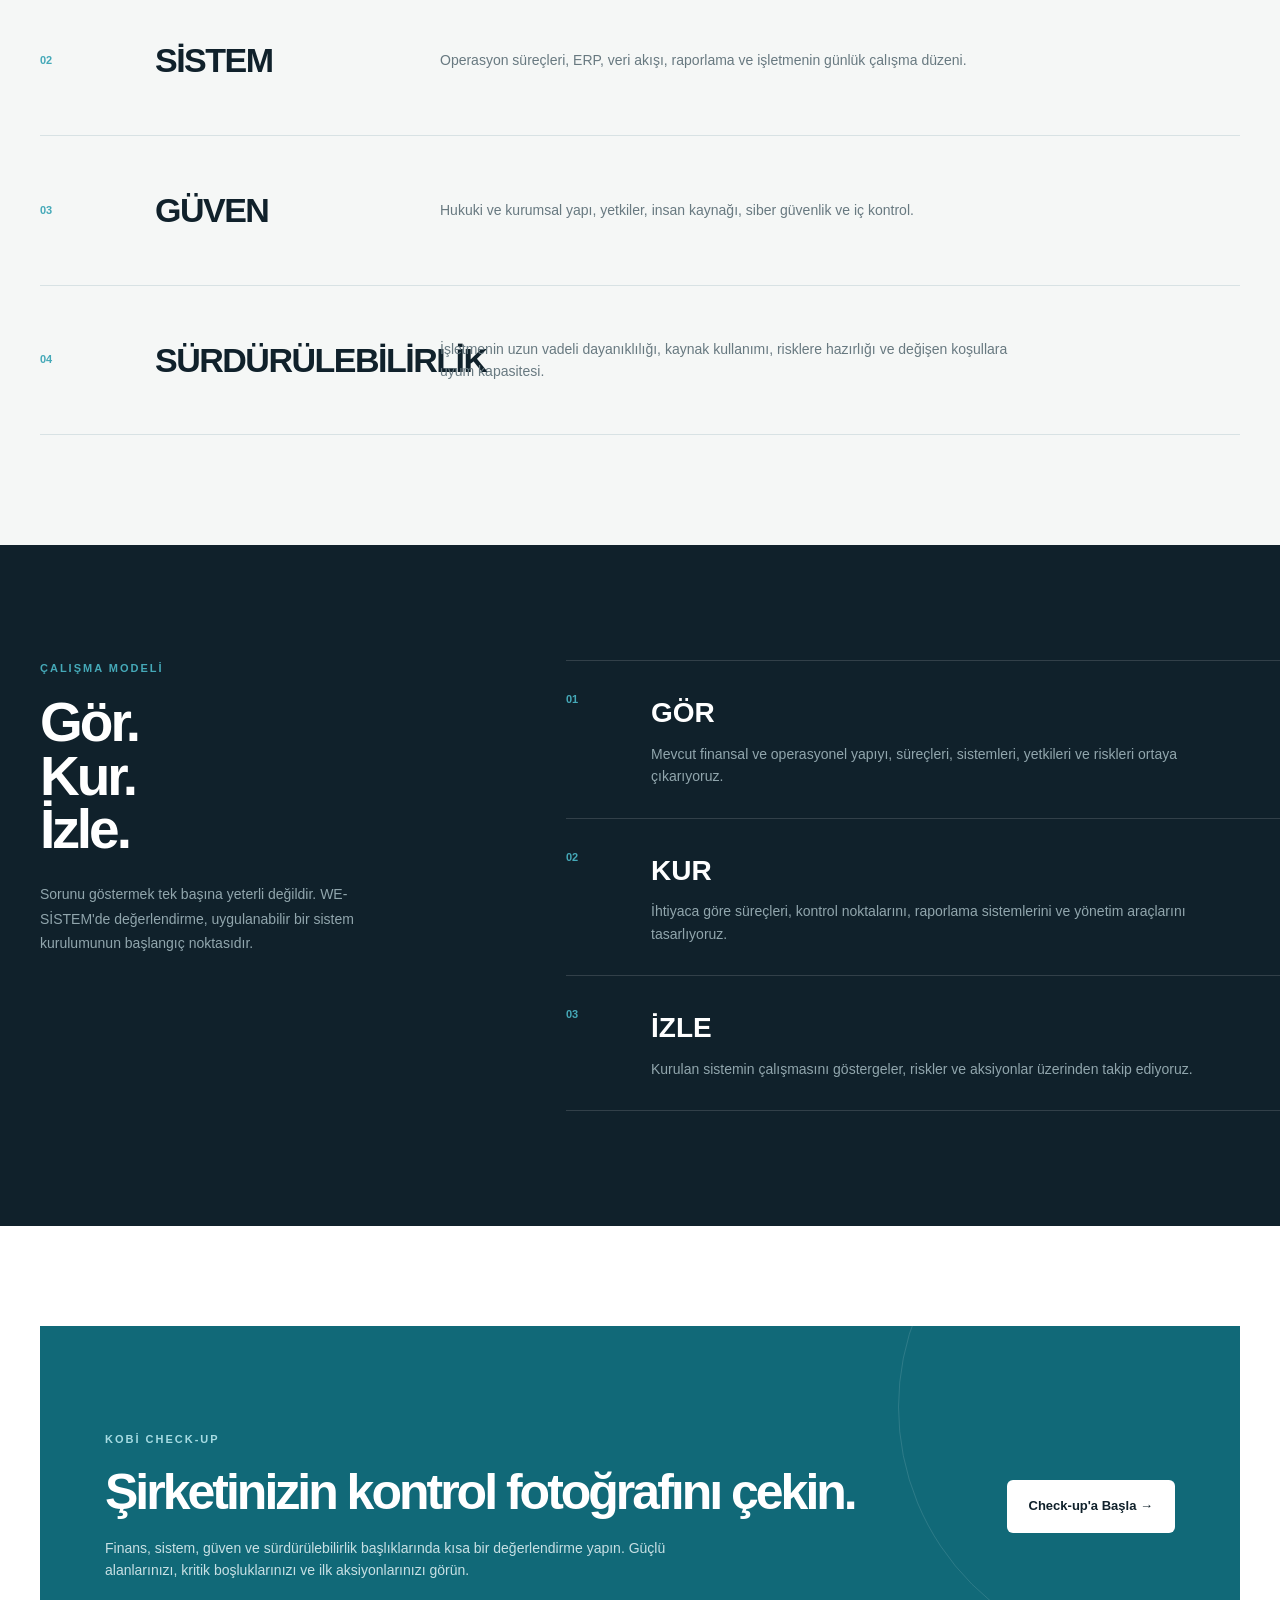
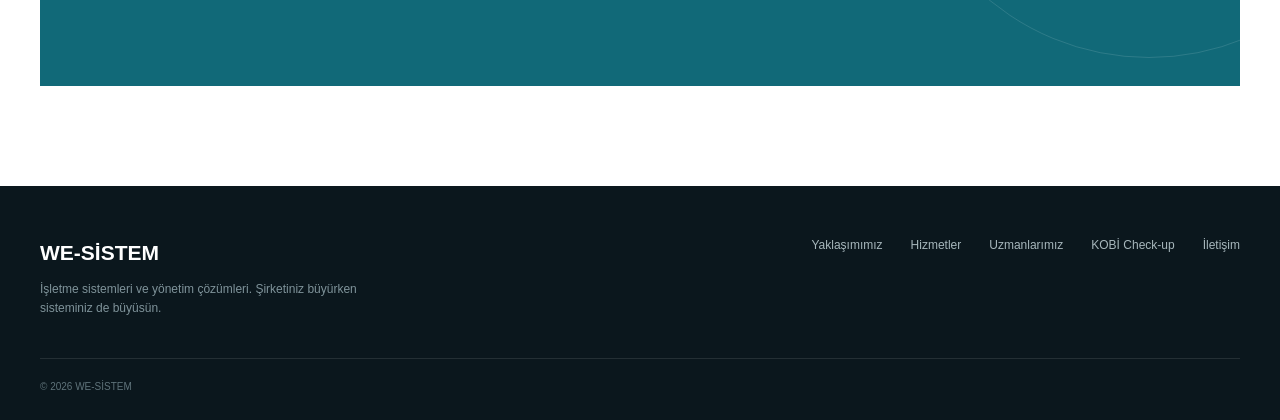
==== commit e61d4b8c: "Update index.html" ====
--- a/index.html
+++ b/index.html
@@ -4,51 +4,62 @@
 <meta charset="UTF-8">
 <meta name="viewport" content="width=device-width, initial-scale=1.0">
 
-<title>WE-SİSTEM — İşletme Sistemleri</title>
-
-<meta name="description" content="Büyüyen işletmeler için finans, operasyon, teknoloji, risk ve iş sürekliliği sistemleri.">
+<title>WE-SİSTEM | İşletme Sistemleri ve Yönetim Çözümleri</title>
+
+<meta name="description" content="WE-SİSTEM, büyüyen işletmelerin finansal, operasyonel, teknolojik ve kurumsal yapılarını birlikte değerlendirir ve geliştirir.">
 
 <style>
 
 :root{
-  --ink:#10212b;
-  --ink2:#193541;
+  --navy:#10212B;
+  --navy2:#193541;
   --petrol:#116978;
-  --cyan:#45a9b8;
-  --ice:#e9f4f5;
-  --paper:#f5f7f6;
-  --white:#fff;
-  --line:#d7e1e3;
-  --muted:#697a82;
-  --black:#0b171d;
-}
-
-*{box-sizing:border-box;margin:0;padding:0}
-
-html{scroll-behavior:smooth}
+  --blue:#45A9B8;
+  --light:#E9F4F5;
+  --paper:#F5F7F6;
+  --white:#FFFFFF;
+  --text:#24353D;
+  --muted:#687980;
+  --line:#D8E2E4;
+}
+
+*{
+  box-sizing:border-box;
+  margin:0;
+  padding:0;
+}
+
+html{
+  scroll-behavior:smooth;
+}
 
 body{
-  font-family:Inter,ui-sans-serif,system-ui,-apple-system,BlinkMacSystemFont,"Segoe UI",Arial,sans-serif;
-  color:var(--ink);
-  background:var(--paper);
-  overflow-x:hidden;
-}
-
-a{text-decoration:none;color:inherit}
+  font-family:Inter,Arial,Helvetica,sans-serif;
+  color:var(--text);
+  background:var(--white);
+  line-height:1.6;
+}
+
+a{
+  color:inherit;
+  text-decoration:none;
+}
 
 .container{
-  width:min(1240px,calc(100% - 64px));
+  width:min(1200px,calc(100% - 48px));
   margin:auto;
 }
 
-/* ---------------- NAV ---------------- */
+/* =========================
+   HEADER
+========================= */
 
 header{
   position:absolute;
-  width:100%;
   top:0;
   left:0;
-  z-index:20;
+  width:100%;
+  z-index:10;
 }
 
 .nav{
@@ -58,176 +69,180 @@
   justify-content:space-between;
 }
 
-.brand{
+.logo{
   display:flex;
   align-items:center;
-  gap:13px;
+  gap:11px;
   color:white;
+  font-size:20px;
   font-weight:800;
-  letter-spacing:-.7px;
-  font-size:20px;
-}
-
-.brand-symbol{
-  width:31px;
-  height:31px;
+  letter-spacing:-.6px;
+}
+
+.logo-symbol{
+  width:29px;
+  height:29px;
   display:grid;
   grid-template-columns:1fr 1fr;
   gap:3px;
 }
 
-.brand-symbol i{
-  display:block;
+.logo-symbol span{
   background:white;
   border-radius:3px;
 }
 
-.brand-symbol i:nth-child(2),
-.brand-symbol i:nth-child(3){
-  opacity:.55;
-}
-
-.nav-links{
+.logo-symbol span:nth-child(2),
+.logo-symbol span:nth-child(3){
+  opacity:.5;
+}
+
+.menu{
   display:flex;
-  gap:34px;
-  color:rgba(255,255,255,.76);
+  gap:32px;
+  color:rgba(255,255,255,.78);
   font-size:13px;
 }
 
-.nav-links a:hover{
+.menu a:hover{
   color:white;
 }
 
-.nav-cta{
-  padding:12px 18px;
-  border:1px solid rgba(255,255,255,.28);
+.header-button{
+  border:1px solid rgba(255,255,255,.3);
   color:white;
-  border-radius:7px;
+  padding:11px 17px;
+  border-radius:6px;
   font-size:12px;
   font-weight:700;
 }
 
-/* ---------------- HERO ---------------- */
+/* =========================
+   HERO
+========================= */
 
 .hero{
-  min-height:760px;
-  background:var(--ink);
+  min-height:720px;
+  background:var(--navy);
   color:white;
   position:relative;
   overflow:hidden;
 }
 
-.hero-grid{
+.hero:before{
+  content:"";
   position:absolute;
   inset:0;
   background-image:
     linear-gradient(rgba(255,255,255,.035) 1px,transparent 1px),
     linear-gradient(90deg,rgba(255,255,255,.035) 1px,transparent 1px);
   background-size:80px 80px;
-  mask-image:linear-gradient(to right,black 0%,black 55%,transparent 95%);
-}
-
-.hero-glow{
+}
+
+.hero:after{
+  content:"";
   position:absolute;
   width:700px;
   height:700px;
-  right:-180px;
-  top:70px;
+  right:-260px;
+  top:20px;
   border-radius:50%;
-  background:radial-gradient(circle,rgba(69,169,184,.18),transparent 65%);
-}
-
-.hero-content{
+  background:radial-gradient(
+    circle,
+    rgba(69,169,184,.18),
+    transparent 65%
+  );
+}
+
+.hero-inner{
+  min-height:720px;
   position:relative;
-  z-index:3;
-  min-height:760px;
+  z-index:2;
   display:grid;
   grid-template-columns:1fr 1fr;
   align-items:center;
-  gap:40px;
-}
-
-.hero-left{
-  padding-top:50px;
-}
-
-.kicker{
+  gap:60px;
+}
+
+.eyebrow{
+  color:var(--blue);
+  font-size:11px;
+  letter-spacing:2.5px;
+  font-weight:800;
+  text-transform:uppercase;
   display:flex;
   align-items:center;
   gap:12px;
-  font-size:11px;
-  letter-spacing:2.5px;
-  text-transform:uppercase;
-  color:var(--cyan);
-  font-weight:800;
-  margin-bottom:28px;
-}
-
-.kicker:before{
+  margin-bottom:25px;
+}
+
+.eyebrow:before{
   content:"";
-  width:36px;
+  width:35px;
   height:1px;
-  background:var(--cyan);
-}
-
-h1{
-  font-size:clamp(54px,6vw,88px);
-  line-height:.94;
-  letter-spacing:-5px;
-  max-width:720px;
-  margin-bottom:34px;
-}
-
-.hero-description{
-  max-width:570px;
-  color:#b9c8cd;
+  background:var(--blue);
+}
+
+.hero h1{
+  font-size:clamp(52px,6vw,82px);
+  line-height:.95;
+  letter-spacing:-4px;
+  max-width:680px;
+  margin-bottom:30px;
+}
+
+.hero-text{
+  color:#B8C8CD;
   font-size:17px;
+  max-width:560px;
   line-height:1.75;
-  margin-bottom:38px;
-}
-
-.hero-actions{
+  margin-bottom:35px;
+}
+
+.buttons{
   display:flex;
   gap:12px;
 }
 
-.primary{
-  background:white;
-  color:var(--ink);
-  padding:15px 23px;
+.btn{
+  display:inline-flex;
+  align-items:center;
+  justify-content:center;
+  padding:15px 21px;
   border-radius:6px;
   font-size:13px;
   font-weight:800;
 }
 
-.secondary{
-  border:1px solid rgba(255,255,255,.25);
+.btn-light{
+  background:white;
+  color:var(--navy);
+}
+
+.btn-outline{
+  border:1px solid rgba(255,255,255,.28);
   color:white;
-  padding:15px 23px;
-  border-radius:6px;
-  font-size:13px;
-  font-weight:700;
-}
-
-/* SYSTEM VISUAL */
-
-.visual{
+}
+
+/* HERO DIAGRAM */
+
+.diagram{
+  height:500px;
   position:relative;
-  height:560px;
-}
-
-.visual-ring{
+}
+
+.diagram-ring{
   position:absolute;
-  width:470px;
-  height:470px;
+  width:420px;
+  height:420px;
   border:1px solid rgba(255,255,255,.14);
   border-radius:50%;
+  left:50%;
   top:50%;
-  left:50%;
   transform:translate(-50%,-50%);
 }
 
-.visual-ring:before{
+.diagram-ring:before{
   content:"";
   position:absolute;
   inset:55px;
@@ -235,13 +250,13 @@
   border-radius:50%;
 }
 
-.visual-core{
+.diagram-center{
   position:absolute;
-  width:150px;
-  height:150px;
+  width:135px;
+  height:135px;
+  background:white;
+  color:var(--navy);
   border-radius:50%;
-  background:white;
-  color:var(--ink);
   left:50%;
   top:50%;
   transform:translate(-50%,-50%);
@@ -250,557 +265,306 @@
   justify-content:center;
   text-align:center;
   font-weight:900;
-  letter-spacing:-1px;
-  font-size:19px;
-  box-shadow:0 25px 80px rgba(0,0,0,.3);
-}
-
-.node{
+  font-size:18px;
+  line-height:1.1;
+  box-shadow:0 25px 70px rgba(0,0,0,.3);
+}
+
+.system{
   position:absolute;
-  width:150px;
-  height:150px;
+  width:135px;
+  height:135px;
   border-radius:50%;
+  border:1px solid rgba(255,255,255,.18);
+  background:rgba(255,255,255,.045);
   display:flex;
   flex-direction:column;
+  justify-content:center;
   align-items:center;
-  justify-content:center;
   text-align:center;
-  border:1px solid rgba(255,255,255,.18);
-  background:rgba(255,255,255,.045);
-  backdrop-filter:blur(8px);
-}
-
-.node strong{
-  font-size:14px;
+}
+
+.system strong{
+  font-size:13px;
   letter-spacing:1px;
 }
 
-.node span{
-  color:#8fa8af;
-  font-size:10px;
-  margin-top:5px;
-}
-
-.node:nth-child(2){
-  top:12px;
+.system small{
+  color:#91A8AF;
+  font-size:9px;
+  margin-top:4px;
+}
+
+.system.one{
+  top:0;
   left:50%;
   transform:translateX(-50%);
 }
 
-.node:nth-child(3){
-  right:5px;
+.system.two{
+  right:0;
   top:50%;
   transform:translateY(-50%);
 }
 
-.node:nth-child(4){
-  bottom:12px;
+.system.three{
+  bottom:0;
   left:50%;
   transform:translateX(-50%);
 }
 
-.node:nth-child(5){
-  left:5px;
+.system.four{
+  left:0;
   top:50%;
   transform:translateY(-50%);
 }
 
-.orbit{
-  position:absolute;
-  width:10px;
-  height:10px;
-  border-radius:50%;
-  background:var(--cyan);
-  box-shadow:0 0 25px var(--cyan);
-}
-
-.o1{top:90px;right:115px}
-.o2{bottom:120px;left:100px}
-
-/* ---------------- INTRO ---------------- */
+/* =========================
+   INTRO
+========================= */
 
 .intro{
+  padding:115px 0;
   background:white;
-  padding:120px 0;
-}
-
-.intro-layout{
+}
+
+.intro-grid{
   display:grid;
   grid-template-columns:35% 65%;
-  gap:80px;
-}
-
-.overline{
+  gap:70px;
+}
+
+.label{
   color:var(--petrol);
   font-size:11px;
+  letter-spacing:2px;
   font-weight:800;
-  letter-spacing:2px;
-  text-transform:uppercase;
-  margin-bottom:20px;
+  margin-bottom:18px;
 }
 
 .intro h2{
-  font-size:48px;
-  line-height:1.03;
+  font-size:46px;
+  line-height:1.05;
   letter-spacing:-2.5px;
 }
 
-.intro-right{
-  padding-top:10px;
-}
-
-.intro-right p{
+.intro-copy{
   font-size:23px;
-  line-height:1.5;
+  line-height:1.55;
+  color:#3B5059;
   max-width:760px;
-  color:#344a54;
-}
-
-.intro-right p strong{
-  color:var(--ink);
-}
-
-/* ---------------- FOUR SYSTEMS ---------------- */
+}
+
+/* =========================
+   FOUR SYSTEMS
+========================= */
 
 .systems{
   background:var(--paper);
-  padding:120px 0;
-}
-
-.section-head{
+  padding:110px 0;
+}
+
+.section-top{
   display:flex;
   justify-content:space-between;
   align-items:end;
+  gap:50px;
   margin-bottom:55px;
 }
 
-.section-head h2{
-  font-size:54px;
+.section-top h2{
+  font-size:52px;
+  line-height:1;
   letter-spacing:-3px;
-  line-height:1;
-}
-
-.section-head p{
-  max-width:400px;
+}
+
+.section-top p{
+  max-width:420px;
   color:var(--muted);
   font-size:14px;
-  line-height:1.7;
-}
-
-.system-list{
+}
+
+.system-row{
+  min-height:150px;
   border-top:1px solid var(--line);
-}
-
-.system-row{
-  min-height:155px;
+  display:grid;
+  grid-template-columns:90px 260px 1fr;
+  align-items:center;
+  gap:25px;
+  transition:.25s;
+}
+
+.system-row:last-child{
   border-bottom:1px solid var(--line);
-  display:grid;
-  grid-template-columns:100px 260px 1fr 70px;
-  align-items:center;
-  gap:20px;
-  transition:.25s;
-  cursor:default;
 }
 
 .system-row:hover{
   background:white;
-  padding-left:25px;
-  padding-right:25px;
-}
-
-.row-no{
-  font-size:12px;
-  color:var(--cyan);
+  padding:0 25px;
+}
+
+.system-number{
+  color:var(--blue);
+  font-size:11px;
   font-weight:800;
 }
 
-.row-title{
+.system-name{
   font-size:34px;
   font-weight:800;
   letter-spacing:-1.5px;
-}
-
-.row-description{
+  color:var(--navy);
+}
+
+.system-description{
   color:var(--muted);
+  font-size:14px;
   max-width:570px;
+}
+
+/* =========================
+   METHOD
+========================= */
+
+.method{
+  background:var(--navy);
+  color:white;
+  padding:115px 0;
+}
+
+.method-grid{
+  display:grid;
+  grid-template-columns:38% 62%;
+  gap:70px;
+}
+
+.method h2{
+  font-size:55px;
+  line-height:.98;
+  letter-spacing:-3px;
+}
+
+.method-intro{
+  color:#91A6AD;
   font-size:14px;
-  line-height:1.7;
-}
-
-.row-arrow{
-  width:45px;
-  height:45px;
-  border:1px solid var(--line);
-  border-radius:50%;
-  display:flex;
+  line-height:1.75;
+  margin-top:25px;
+  max-width:350px;
+}
+
+.method-list{
+  border-top:1px solid rgba(255,255,255,.14);
+}
+
+.method-item{
+  display:grid;
+  grid-template-columns:65px 1fr;
+  gap:20px;
+  padding:30px 0;
+  border-bottom:1px solid rgba(255,255,255,.14);
+}
+
+.method-no{
+  color:var(--blue);
+  font-size:11px;
+  font-weight:800;
+}
+
+.method-item h3{
+  font-size:28px;
+  margin-bottom:7px;
+}
+
+.method-item p{
+  color:#91A6AD;
+  font-size:14px;
+  max-width:600px;
+}
+
+/* =========================
+   CTA
+========================= */
+
+.cta{
+  padding:100px 0;
+  background:white;
+}
+
+.cta-box{
+  background:var(--petrol);
+  color:white;
+  padding:65px;
+  min-height:360px;
+  display:grid;
+  grid-template-columns:1fr auto;
   align-items:center;
-  justify-content:center;
-  color:var(--petrol);
-  transition:.25s;
-}
-
-.system-row:hover .row-arrow{
-  background:var(--ink);
-  color:white;
-}
-
-/* ---------------- PROCESS ---------------- */
-
-.process{
-  background:var(--ink);
-  color:white;
-  padding:120px 0;
+  gap:50px;
   position:relative;
   overflow:hidden;
 }
 
-.process:after{
-  content:"";
-  position:absolute;
-  width:600px;
-  height:600px;
-  border:1px solid rgba(255,255,255,.06);
-  border-radius:50%;
-  right:-180px;
-  top:-100px;
-}
-
-.process-grid{
-  display:grid;
-  grid-template-columns:35% 65%;
-  gap:70px;
-  position:relative;
-  z-index:2;
-}
-
-.process h2{
-  font-size:55px;
-  line-height:1;
-  letter-spacing:-3px;
-}
-
-.process-intro{
-  color:#91a7ae;
-  margin-top:25px;
-  max-width:330px;
-  line-height:1.7;
-  font-size:14px;
-}
-
-.steps{
-  border-top:1px solid rgba(255,255,255,.15);
-}
-
-.step{
-  display:grid;
-  grid-template-columns:70px 1fr;
-  padding:32px 0;
-  border-bottom:1px solid rgba(255,255,255,.15);
-}
-
-.step-no{
-  color:var(--cyan);
-  font-size:12px;
-  font-weight:800;
-}
-
-.step h3{
-  font-size:27px;
-  margin-bottom:8px;
-}
-
-.step p{
-  color:#91a7ae;
-  max-width:600px;
-  font-size:14px;
-}
-
-/* ---------------- SERVICES ---------------- */
-
-.services{
-  background:white;
-  padding:120px 0;
-}
-
-.service-layout{
-  display:grid;
-  grid-template-columns:40% 60%;
-  gap:80px;
-}
-
-.service-layout h2{
-  font-size:55px;
-  line-height:1;
-  letter-spacing:-3px;
-}
-
-.service-intro{
-  color:var(--muted);
-  font-size:14px;
-  line-height:1.8;
-  margin-top:25px;
-  max-width:350px;
-}
-
-.service-list{
-  border-top:1px solid var(--line);
-}
-
-.service-item{
-  display:grid;
-  grid-template-columns:50px 1fr;
-  gap:20px;
-  padding:24px 0;
-  border-bottom:1px solid var(--line);
-}
-
-.service-number{
-  color:var(--cyan);
-  font-size:11px;
-  font-weight:800;
-  padding-top:4px;
-}
-
-.service-item h3{
-  font-size:18px;
-  margin-bottom:5px;
-}
-
-.service-item p{
-  color:var(--muted);
-  font-size:13px;
-  line-height:1.6;
-}
-
-/* ---------------- CHECKUP ---------------- */
-
-.checkup-section{
-  background:var(--paper);
-  padding:120px 0;
-}
-
-.checkup{
-  background:var(--petrol);
-  color:white;
-  min-height:430px;
-  position:relative;
-  overflow:hidden;
-  padding:65px;
-  display:grid;
-  grid-template-columns:1fr 1fr;
-  align-items:center;
-}
-
-.checkup:before{
+.cta-box:after{
   content:"";
   position:absolute;
   width:500px;
   height:500px;
-  border:1px solid rgba(255,255,255,.15);
+  border:1px solid rgba(255,255,255,.12);
   border-radius:50%;
-  right:-80px;
-  top:-130px;
-}
-
-.checkup h2{
+  right:-160px;
+  top:-170px;
+}
+
+.cta h2{
+  font-size:50px;
+  line-height:1;
+  letter-spacing:-3px;
   position:relative;
   z-index:2;
-  font-size:53px;
-  line-height:1;
-  letter-spacing:-3px;
-  max-width:570px;
-}
-
-.checkup p{
+}
+
+.cta p{
+  color:#C8E0E4;
+  max-width:600px;
+  margin-top:20px;
+  font-size:14px;
   position:relative;
   z-index:2;
-  color:#c7e0e4;
-  max-width:520px;
-  margin-top:20px;
-  font-size:14px;
-  line-height:1.7;
-}
-
-.checkup-action{
-  justify-self:end;
-  position:relative;
-  z-index:3;
-}
-
-.checkup-button{
+}
+
+.cta-button{
   background:white;
-  color:var(--ink);
-  padding:18px 25px;
+  color:var(--navy);
+  padding:16px 22px;
   border-radius:6px;
   font-size:13px;
   font-weight:800;
-}
-
-/* ---------------- TEAM ---------------- */
-
-.team{
-  background:white;
-  padding:120px 0;
-}
-
-.team-head{
-  max-width:600px;
-  margin-bottom:55px;
-}
-
-.team-head h2{
-  font-size:54px;
-  line-height:1;
-  letter-spacing:-3px;
-}
-
-.team-head p{
-  color:var(--muted);
-  margin-top:20px;
-  font-size:14px;
-}
-
-.people{
-  display:grid;
-  grid-template-columns:repeat(4,1fr);
-  gap:20px;
-}
-
-.person{
-  border-top:2px solid var(--ink);
-  padding-top:20px;
-}
-
-.person-image{
-  height:260px;
-  background:#e9eff0;
-  margin-bottom:20px;
   position:relative;
-  overflow:hidden;
-}
-
-.person-image:after{
-  content:"FOTOĞRAF";
-  position:absolute;
-  left:20px;
-  bottom:18px;
-  color:#91a2a8;
-  font-size:10px;
-  letter-spacing:1.5px;
-}
-
-.person h3{
-  font-size:18px;
-  margin-bottom:5px;
-}
-
-.person-role{
-  color:var(--petrol);
-  font-size:11px;
-  font-weight:800;
-  text-transform:uppercase;
-  letter-spacing:.5px;
-}
-
-.person p{
-  color:var(--muted);
-  font-size:13px;
-  line-height:1.6;
-  margin-top:12px;
-}
-
-/* ---------------- CONTACT ---------------- */
-
-.contact{
-  background:var(--paper);
-  padding:120px 0;
-}
-
-.contact-layout{
-  display:grid;
-  grid-template-columns:1fr 1fr;
-  gap:100px;
-}
-
-.contact h2{
-  font-size:60px;
-  line-height:.98;
-  letter-spacing:-3px;
-}
-
-.contact-text{
-  color:var(--muted);
-  max-width:450px;
-  margin-top:25px;
-  font-size:15px;
-}
-
-.contact-box{
-  background:white;
-  padding:35px;
-  border:1px solid var(--line);
-}
-
-.field{
-  margin-bottom:15px;
-}
-
-.field label{
-  display:block;
-  font-size:11px;
-  font-weight:800;
-  color:#53666e;
-  margin-bottom:7px;
-}
-
-.field input,
-.field textarea{
-  width:100%;
-  border:1px solid var(--line);
-  padding:14px;
-  font-family:inherit;
-  font-size:13px;
-  outline:none;
-  background:#fbfcfc;
-}
-
-.field textarea{
-  min-height:130px;
-  resize:vertical;
-}
-
-.send{
-  width:100%;
-  border:0;
-  background:var(--ink);
+  z-index:3;
+}
+
+/* =========================
+   FOOTER
+========================= */
+
+footer{
+  background:#0B171D;
   color:white;
-  padding:16px;
-  font-weight:800;
-  cursor:pointer;
-}
-
-/* ---------------- FOOTER ---------------- */
-
-footer{
-  background:var(--black);
-  color:white;
-  padding:55px 0 30px;
-}
-
-.footer{
+  padding:50px 0 25px;
+}
+
+.footer-top{
   display:flex;
   justify-content:space-between;
-  gap:50px;
-  align-items:start;
-}
-
-.footer-brand{
-  font-size:22px;
+  gap:40px;
+}
+
+.footer-logo{
+  font-size:21px;
   font-weight:800;
 }
 
-.footer p{
-  color:#7f949d;
+.footer-description{
+  color:#7F939A;
   font-size:12px;
   max-width:370px;
   margin-top:10px;
@@ -808,150 +572,113 @@
 
 .footer-links{
   display:flex;
-  gap:30px;
-  color:#a9b9be;
+  gap:28px;
+  color:#A7B7BC;
   font-size:12px;
 }
 
 .copyright{
   border-top:1px solid rgba(255,255,255,.1);
-  margin-top:45px;
+  margin-top:40px;
   padding-top:20px;
-  color:#63777f;
+  color:#5F737A;
   font-size:10px;
 }
 
-/* ---------------- MOBILE ---------------- */
+/* =========================
+   MOBILE
+========================= */
 
 @media(max-width:900px){
 
+  .menu{
+    display:none;
+  }
+
+  .hero-inner,
+  .intro-grid,
+  .method-grid{
+    grid-template-columns:1fr;
+  }
+
+  .hero-inner{
+    padding:130px 0 70px;
+  }
+
+  .diagram{
+    height:420px;
+  }
+
+  .section-top{
+    display:block;
+  }
+
+  .section-top p{
+    margin-top:20px;
+  }
+
+  .cta-box{
+    grid-template-columns:1fr;
+  }
+
+}
+
+@media(max-width:600px){
+
   .container{
-    width:min(100% - 36px,1240px);
-  }
-
-  .nav-links{
+    width:calc(100% - 30px);
+  }
+
+  .header-button{
     display:none;
   }
 
-  .hero-content,
-  .intro-layout,
-  .process-grid,
-  .service-layout,
-  .contact-layout{
-    grid-template-columns:1fr;
-  }
-
-  .hero{
-    min-height:auto;
-  }
-
-  .hero-content{
-    min-height:auto;
-    padding:150px 0 80px;
-  }
-
-  .visual{
-    height:450px;
-  }
-
-  .intro-layout{
-    gap:40px;
-  }
-
-  .section-head{
-    display:block;
-  }
-
-  .section-head p{
-    margin-top:20px;
-  }
-
-  .system-row{
-    grid-template-columns:55px 1fr 45px;
-  }
-
-  .row-description{
-    display:none;
-  }
-
-  .people{
-    grid-template-columns:1fr 1fr;
-  }
-
-  .checkup{
-    grid-template-columns:1fr;
-    gap:50px;
-    padding:45px;
-  }
-
-  .checkup-action{
-    justify-self:start;
-  }
-
-}
-
-@media(max-width:600px){
-
-  h1{
-    font-size:48px;
+  .hero h1{
+    font-size:47px;
     letter-spacing:-3px;
   }
 
-  .hero-actions{
+  .hero-text{
+    font-size:15px;
+  }
+
+  .buttons{
     flex-direction:column;
-    align-items:stretch;
-  }
-
-  .visual{
-    transform:scale(.82);
-    margin:-35px;
+  }
+
+  .diagram{
+    transform:scale(.78);
+    margin:-40px;
   }
 
   .intro,
   .systems,
-  .process,
-  .services,
-  .checkup-section,
-  .team,
-  .contact{
-    padding:80px 0;
+  .method,
+  .cta{
+    padding:75px 0;
   }
 
   .intro h2,
-  .section-head h2,
-  .process h2,
-  .service-layout h2,
-  .team-head h2,
-  .contact h2{
-    font-size:42px;
+  .section-top h2,
+  .method h2,
+  .cta h2{
+    font-size:40px;
   }
 
   .system-row{
+    grid-template-columns:50px 1fr;
     min-height:125px;
-    grid-template-columns:45px 1fr 40px;
-  }
-
-  .row-title{
-    font-size:25px;
-  }
-
-  .people{
-    grid-template-columns:1fr;
-  }
-
-  .person-image{
-    height:330px;
-  }
-
-  .checkup{
-    padding:32px;
-  }
-
-  .checkup h2{
-    font-size:42px;
-  }
-
-  .footer{
+  }
+
+  .system-description{
+    display:none;
+  }
+
+  .cta-box{
+    padding:35px;
+  }
+
+  .footer-top{
     flex-direction:column;
   }
 
@@ -970,34 +697,38 @@
 
 <header>
 
-  <div class="container nav">
-
-    <a href="#" class="brand">
-
-      <span class="brand-symbol">
-        <i></i>
-        <i></i>
-        <i></i>
-        <i></i>
-      </span>
-
-      WE-SİSTEM
-
-    </a>
-
-    <nav class="nav-links">
-      <a href="#yaklasim">Yaklaşım</a>
-      <a href="#sistemler">Sistemler</a>
-      <a href="#hizmetler">Hizmetler</a>
-      <a href="#uzmanlar">Uzmanlar</a>
-      <a href="#checkup">Check-up</a>
-    </nav>
-
-    <a href="#iletisim" class="nav-cta">
-      İletişime Geçin
-    </a>
-
-  </div>
+<div class="container nav">
+
+<a href="index.html" class="logo">
+
+<span class="logo-symbol">
+<span></span>
+<span></span>
+<span></span>
+<span></span>
+</span>
+
+WE-SİSTEM
+
+</a>
+
+
+<nav class="menu">
+
+<a href="yaklasim.html">Yaklaşımımız</a>
+<a href="hizmetler.html">Hizmetler</a>
+<a href="uzmanlar.html">Uzmanlarımız</a>
+<a href="checkup.html">KOBİ Check-up</a>
+<a href="iletisim.html">İletişim</a>
+
+</nav>
+
+
+<a href="checkup.html" class="header-button">
+İşletmenizi Değerlendirin
+</a>
+
+</div>
 
 </header>
 
@@ -1006,624 +737,396 @@
 
 <section class="hero">
 
-  <div class="hero-grid"></div>
-  <div class="hero-glow"></div>
-
-  <div class="container hero-content">
-
-    <div class="hero-left">
-
-      <div class="kicker">
-        İŞLETME SİSTEMLERİ
-      </div>
-
-      <h1>
-        Şirketiniz büyürken sisteminiz de büyüsün.
-      </h1>
-
-      <p class="hero-description">
-        Büyüyen işletmelerde finans, operasyon, teknoloji ve
-        kurumsal yapının birbirinden kopmasını önlüyoruz.
-        İşletmenizin ihtiyacına göre kontrol ve yönetim sistemleri tasarlıyoruz.
-      </p>
-
-      <div class="hero-actions">
-
-        <a href="#checkup" class="primary">
-          İşletmenizi Değerlendirin
-        </a>
-
-        <a href="#yaklasim" class="secondary">
-          WE-SİSTEM nasıl çalışır?
-        </a>
-
-      </div>
-
-    </div>
-
-
-    <div class="visual">
-
-      <div class="visual-ring"></div>
-
-      <div class="visual-core">
-        WE-<br>SİSTEM
-      </div>
-
-      <div class="node">
-        <strong>PARA</strong>
-        <span>Mali Kontrol</span>
-      </div>
-
-      <div class="node">
-        <strong>SİSTEM</strong>
-        <span>Operasyon & Veri</span>
-      </div>
-
-      <div class="node">
-        <strong>SÜREKLİLİK</strong>
-        <span>Dayanıklılık</span>
-      </div>
-
-      <div class="node">
-        <strong>GÜVEN</strong>
-        <span>Risk & Kurumsal Yapı</span>
-      </div>
-
-      <i class="orbit o1"></i>
-      <i class="orbit o2"></i>
-
-    </div>
-
-  </div>
+<div class="container hero-inner">
+
+
+<div>
+
+<div class="eyebrow">
+İŞLETME SİSTEMLERİ
+</div>
+
+
+<h1>
+Şirketiniz büyürken sisteminiz de büyüsün.
+</h1>
+
+
+<p class="hero-text">
+Finans, operasyon, teknoloji, insan ve kurumsal yapıyı
+birlikte değerlendiriyor; işletmenizin daha görünür,
+kontrollü ve sürdürülebilir çalışması için sistemler tasarlıyoruz.
+</p>
+
+
+<div class="buttons">
+
+<a href="checkup.html" class="btn btn-light">
+İşletmenizi Değerlendirin
+</a>
+
+<a href="yaklasim.html" class="btn btn-outline">
+Yaklaşımımız
+</a>
+
+</div>
+
+</div>
+
+
+<div class="diagram">
+
+<div class="diagram-ring"></div>
+
+<div class="diagram-center">
+WE-<br>SİSTEM
+</div>
+
+
+<div class="system one">
+<strong>PARA</strong>
+<small>Mali Kontrol</small>
+</div>
+
+
+<div class="system two">
+<strong>SİSTEM</strong>
+<small>Operasyon & Veri</small>
+</div>
+
+
+<div class="system three">
+<strong>SÜRDÜRÜLEBİLİRLİK</strong>
+<small>Uzun Vadeli Dayanıklılık</small>
+</div>
+
+
+<div class="system four">
+<strong>GÜVEN</strong>
+<small>Risk & Kurumsal Yapı</small>
+</div>
+
+</div>
+
+</div>
 
 </section>
 
 
 <!-- INTRO -->
 
-<section class="intro" id="yaklasim">
-
-  <div class="container intro-layout">
-
-    <div>
-
-      <div class="overline">
-        WE-SİSTEM
-      </div>
-
-      <h2>
-        İşletmenin tamamını görmeden sistemi yönetemezsiniz.
-      </h2>
-
-    </div>
-
-    <div class="intro-right">
-
-      <p>
-        <strong>
-          Büyümek, sadece daha fazla satış yapmak değildir.
-        </strong>
-        İşletme büyüdükçe para akışı, çalışanlar, yetkiler,
-        süreçler, teknoloji ve riskler de büyür.
-        WE-SİSTEM bu parçaların birbirleriyle nasıl çalıştığına bakar.
-      </p>
-
-    </div>
-
-  </div>
+<section class="intro">
+
+<div class="container intro-grid">
+
+<div>
+
+<div class="label">
+WE-SİSTEM
+</div>
+
+<h2>
+İşletmenin tamamını görmeden sistemi yönetemezsiniz.
+</h2>
+
+</div>
+
+
+<div class="intro-copy">
+
+Büyümek yalnızca daha fazla satış yapmak değildir.
+İşletme büyüdükçe para akışı, çalışanlar, yetkiler,
+süreçler, teknoloji ve riskler de büyür.
+
+<strong>
+WE-SİSTEM bu parçaların birbirleriyle nasıl çalıştığına bakar.
+</strong>
+
+</div>
+
+</div>
 
 </section>
 
 
 <!-- SYSTEMS -->
 
-<section class="systems" id="sistemler">
-
-  <div class="container">
-
-    <div class="section-head">
-
-      <div>
-        <div class="overline">04 SİSTEM</div>
-        <h2>Dört alan.<br>Tek işletme.</h2>
-      </div>
-
-      <p>
-        İşletmenizi birbirinden bağımsız hizmetler üzerinden değil,
-        birbirini tamamlayan dört temel yapı üzerinden değerlendiriyoruz.
-      </p>
-
-    </div>
-
-
-    <div class="system-list">
-
-      <div class="system-row">
-
-        <div class="row-no">01</div>
-
-        <div class="row-title">PARA</div>
-
-        <div class="row-description">
-          Nakit, banka, cari hesaplar, tahsilat, ödeme,
-          bütçe, maliyet ve kârlılık görünürlüğü.
-        </div>
-
-        <div class="row-arrow">↗</div>
-
-      </div>
-
-
-      <div class="system-row">
-
-        <div class="row-no">02</div>
-
-        <div class="row-title">SİSTEM</div>
-
-        <div class="row-description">
-          Operasyon süreçleri, ERP, veri akışı,
-          raporlama ve işletmenin günlük çalışma düzeni.
-        </div>
-
-        <div class="row-arrow">↗</div>
-
-      </div>
-
-
-      <div class="system-row">
-
-        <div class="row-no">03</div>
-
-        <div class="row-title">GÜVEN</div>
-
-        <div class="row-description">
-          Hukuki ve kurumsal yapı, yetkiler, insan kaynağı,
-          siber güvenlik ve iç kontrol.
-        </div>
-
-        <div class="row-arrow">↗</div>
-
-      </div>
-
-
-      <div class="system-row">
-
-        <div class="row-no">04</div>
-
-        <div class="row-title">SÜREKLİLİK</div>
-
-        <div class="row-description">
-          Afet, yangın, enerji, internet, tedarik,
-          ekipman ve operasyon kesintilerine hazırlık.
-        </div>
-
-        <div class="row-arrow">↗</div>
-
-      </div>
-
-    </div>
-
-  </div>
+<section class="systems">
+
+<div class="container">
+
+<div class="section-top">
+
+<div>
+
+<div class="label">
+04 ANA SİSTEM
+</div>
+
+<h2>
+Dört alan.<br>
+Tek işletme.
+</h2>
+
+</div>
+
+
+<p>
+İşletmenizi birbirinden bağımsız hizmetler üzerinden değil,
+birbirini tamamlayan dört temel yapı üzerinden değerlendiriyoruz.
+</p>
+
+</div>
+
+
+<div class="system-row">
+
+<div class="system-number">01</div>
+
+<div class="system-name">
+PARA
+</div>
+
+<div class="system-description">
+Nakit, banka, cari hesaplar, tahsilat, ödeme,
+bütçe, maliyet ve kârlılık görünürlüğü.
+</div>
+
+</div>
+
+
+<div class="system-row">
+
+<div class="system-number">02</div>
+
+<div class="system-name">
+SİSTEM
+</div>
+
+<div class="system-description">
+Operasyon süreçleri, ERP, veri akışı,
+raporlama ve işletmenin günlük çalışma düzeni.
+</div>
+
+</div>
+
+
+<div class="system-row">
+
+<div class="system-number">03</div>
+
+<div class="system-name">
+GÜVEN
+</div>
+
+<div class="system-description">
+Hukuki ve kurumsal yapı, yetkiler, insan kaynağı,
+siber güvenlik ve iç kontrol.
+</div>
+
+</div>
+
+
+<div class="system-row">
+
+<div class="system-number">04</div>
+
+<div class="system-name">
+SÜRDÜRÜLEBİLİRLİK
+</div>
+
+<div class="system-description">
+İşletmenin uzun vadeli dayanıklılığı, kaynak kullanımı,
+risklere hazırlığı ve değişen koşullara uyum kapasitesi.
+</div>
+
+</div>
+
+</div>
 
 </section>
 
 
-<!-- PROCESS -->
-
-<section class="process">
-
-  <div class="container process-grid">
-
-    <div>
-
-      <div class="overline" style="color:#45a9b8">
-        ÇALIŞMA MODELİ
-      </div>
-
-      <h2>
-        Sorunu<br>
-        göstermek<br>
-        yetmez.
-      </h2>
-
-      <p class="process-intro">
-        WE-SİSTEM'de değerlendirme, uygulanabilir bir
-        sistem kurulumunun başlangıç noktasıdır.
-      </p>
-
-    </div>
-
-
-    <div class="steps">
-
-      <div class="step">
-
-        <div class="step-no">01</div>
-
-        <div>
-          <h3>GÖR</h3>
-          <p>
-            Mevcut finansal ve operasyonel yapıyı,
-            süreçleri, sistemleri ve riskleri ortaya çıkarıyoruz.
-          </p>
-        </div>
-
-      </div>
-
-
-      <div class="step">
-
-        <div class="step-no">02</div>
-
-        <div>
-          <h3>KUR</h3>
-          <p>
-            İhtiyaca göre süreçleri, kontrol noktalarını,
-            raporlama sistemlerini ve yönetim araçlarını tasarlıyoruz.
-          </p>
-        </div>
-
-      </div>
-
-
-      <div class="step">
-
-        <div class="step-no">03</div>
-
-        <div>
-          <h3>İZLE</h3>
-          <p>
-            Kurulan sistemin çalışmasını göstergeler,
-            riskler ve aksiyonlar üzerinden takip ediyoruz.
-          </p>
-        </div>
-
-      </div>
-
-    </div>
-
-  </div>
+<!-- METHOD -->
+
+<section class="method">
+
+<div class="container method-grid">
+
+
+<div>
+
+<div class="label" style="color:#45A9B8">
+ÇALIŞMA MODELİ
+</div>
+
+<h2>
+Gör.<br>
+Kur.<br>
+İzle.
+</h2>
+
+<p class="method-intro">
+Sorunu göstermek tek başına yeterli değildir.
+WE-SİSTEM'de değerlendirme, uygulanabilir
+bir sistem kurulumunun başlangıç noktasıdır.
+</p>
+
+</div>
+
+
+<div class="method-list">
+
+
+<div class="method-item">
+
+<div class="method-no">
+01
+</div>
+
+<div>
+
+<h3>GÖR</h3>
+
+<p>
+Mevcut finansal ve operasyonel yapıyı,
+süreçleri, sistemleri, yetkileri ve riskleri ortaya çıkarıyoruz.
+</p>
+
+</div>
+
+</div>
+
+
+<div class="method-item">
+
+<div class="method-no">
+02
+</div>
+
+<div>
+
+<h3>KUR</h3>
+
+<p>
+İhtiyaca göre süreçleri, kontrol noktalarını,
+raporlama sistemlerini ve yönetim araçlarını tasarlıyoruz.
+</p>
+
+</div>
+
+</div>
+
+
+<div class="method-item">
+
+<div class="method-no">
+03
+</div>
+
+<div>
+
+<h3>İZLE</h3>
+
+<p>
+Kurulan sistemin çalışmasını göstergeler,
+riskler ve aksiyonlar üzerinden takip ediyoruz.
+</p>
+
+</div>
+
+</div>
+
+
+</div>
+
+</div>
 
 </section>
 
 
-<!-- SERVICES -->
-
-<section class="services" id="hizmetler">
-
-  <div class="container service-layout">
-
-    <div>
-
-      <div class="overline">
-        HİZMETLER
-      </div>
-
-      <h2>
-        İhtiyacınız neyse,<br>
-        sistem oradan başlar.
-      </h2>
-
-      <p class="service-intro">
-        Her işletmenin aynı probleme aynı çözümü uygulaması
-        gerekmez. Çalışma kapsamını işletmenin mevcut yapısı,
-        hedefleri ve öncelikleri belirler.
-      </p>
-
-    </div>
-
-
-    <div class="service-list">
-
-      <div class="service-item">
-        <div class="service-number">01</div>
-        <div>
-          <h3>Mali & Finansal Kontrol</h3>
-          <p>Nakit, cari, tahsilat, ödeme, bütçe, maliyet ve kârlılık.</p>
-        </div>
-      </div>
-
-      <div class="service-item">
-        <div class="service-number">02</div>
-        <div>
-          <h3>Operasyon & Süreç Tasarımı</h3>
-          <p>İş akışları, görevler, yetkiler ve operasyonel kontrol.</p>
-        </div>
-      </div>
-
-      <div class="service-item">
-        <div class="service-number">03</div>
-        <div>
-          <h3>ERP & Veri Sistemleri</h3>
-          <p>ERP, muhasebe, operasyon ve yönetim raporlamasının entegrasyonu.</p>
-        </div>
-      </div>
-
-      <div class="service-item">
-        <div class="service-number">04</div>
-        <div>
-          <h3>İç Kontrol & İç Denetim</h3>
-          <p>Risklerin, kontrol noktalarının ve süreçlerin değerlendirilmesi.</p>
-        </div>
-      </div>
-
-      <div class="service-item">
-        <div class="service-number">05</div>
-        <div>
-          <h3>Kurumsal & Hukuki Risk</h3>
-          <p>Yetki, sözleşme, şirket yapısı ve kurumsal yükümlülükler.</p>
-        </div>
-      </div>
-
-      <div class="service-item">
-        <div class="service-number">06</div>
-        <div>
-          <h3>Siber & Veri Güvenliği</h3>
-          <p>Erişim, kullanıcı yetkileri, yedekleme ve kritik veri riskleri.</p>
-        </div>
-      </div>
-
-      <div class="service-item">
-        <div class="service-number">07</div>
-        <div>
-          <h3>İş Sürekliliği & Fiziksel Risk</h3>
-          <p>Afet, yangın, enerji, tedarik ve operasyon kesintileri.</p>
-        </div>
-      </div>
-
-      <div class="service-item">
-        <div class="service-number">08</div>
-        <div>
-          <h3>Yönetim & Performans</h3>
-          <p>KPI, bütçe-gerçekleşen, yönetim raporları ve aksiyon takibi.</p>
-        </div>
-      </div>
-
-    </div>
-
-  </div>
+<!-- CTA -->
+
+<section class="cta">
+
+<div class="container">
+
+<div class="cta-box">
+
+
+<div>
+
+<div class="label" style="color:#A7DCE3">
+KOBİ CHECK-UP
+</div>
+
+<h2>
+Şirketinizin kontrol fotoğrafını çekin.
+</h2>
+
+<p>
+Finans, sistem, güven ve sürdürülebilirlik başlıklarında
+kısa bir değerlendirme yapın. Güçlü alanlarınızı,
+kritik boşluklarınızı ve ilk aksiyonlarınızı görün.
+</p>
+
+</div>
+
+
+<a href="checkup.html" class="cta-button">
+Check-up'a Başla →
+</a>
+
+
+</div>
+
+</div>
 
 </section>
 
 
-<!-- CHECKUP -->
-
-<section class="checkup-section" id="checkup">
-
-  <div class="container">
-
-    <div class="checkup">
-
-      <div>
-
-        <div class="overline" style="color:#9bd7df">
-          KOBİ CHECK-UP
-        </div>
-
-        <h2>
-          Şirketinizin kontrol fotoğrafını çekin.
-        </h2>
-
-        <p>
-          Finans, sistem, güven ve süreklilik başlıklarında
-          kısa bir değerlendirme yapın.
-          Güçlü alanlarınızı ve geliştirilmesi gereken noktaları görün.
-        </p>
-
-      </div>
-
-      <div class="checkup-action">
-
-        <a href="#iletisim" class="checkup-button">
-          Değerlendirmeye Başla →
-        </a>
-
-      </div>
-
-    </div>
-
-  </div>
-
-</section>
-
-
-<!-- TEAM -->
-
-<section class="team" id="uzmanlar">
-
-  <div class="container">
-
-    <div class="team-head">
-
-      <div class="overline">
-        UZMANLAR
-      </div>
-
-      <h2>
-        Farklı uzmanlıklar.<br>
-        Tek sistem yaklaşımı.
-      </h2>
-
-      <p>
-        Finans, denetim, hukuk ve iş sürekliliği alanlarındaki
-        uzmanlıkları aynı işletme sistemi içinde bir araya getiriyoruz.
-      </p>
-
-    </div>
-
-
-    <div class="people">
-
-      <div class="person">
-
-        <div class="person-image"></div>
-
-        <h3>Derya Yağız</h3>
-
-        <div class="person-role">
-          Finansal Sistemler
-        </div>
-
-        <p>
-          Finans, ERP, iç kontrol, süreç tasarımı,
-          bütçe ve yönetim sistemleri.
-        </p>
-
-      </div>
-
-
-      <div class="person">
-
-        <div class="person-image"></div>
-
-        <h3>Celal Kazak</h3>
-
-        <div class="person-role">
-          Mali Denetim
-        </div>
-
-        <p>
-          Mali denetim, finansal raporlama,
-          iç denetim ve kontrol süreçleri.
-        </p>
-
-      </div>
-
-
-      <div class="person">
-
-        <div class="person-image"></div>
-
-        <h3>Bilgehan Burak Türkmen</h3>
-
-        <div class="person-role">
-          Hukuk & Kurumsal Risk
-        </div>
-
-        <p>
-          Şirketler, girişimler, bilişim ve
-          kurumsal yapı alanlarında hukuki danışmanlık.
-        </p>
-
-      </div>
-
-
-      <div class="person">
-
-        <div class="person-image"></div>
-
-        <h3>Nuri Üngel</h3>
-
-        <div class="person-role">
-          İş Sürekliliği
-        </div>
-
-        <p>
-          Yangın güvenliği, afet hazırlığı,
-          acil durum ve fiziksel risk yönetimi.
-        </p>
-
-      </div>
-
-    </div>
-
-  </div>
-
-</section>
-
-
-<!-- CONTACT -->
-
-<section class="contact" id="iletisim">
-
-  <div class="container contact-layout">
-
-    <div>
-
-      <div class="overline">
-        İLETİŞİM
-      </div>
-
-      <h2>
-        İşletmenizi birlikte değerlendirelim.
-      </h2>
-
-      <p class="contact-text">
-        İşletmenizde kontrol etmek, geliştirmek veya
-        yeniden kurmak istediğiniz yapıyı anlatın.
-      </p>
-
-    </div>
-
-
-    <div class="contact-box">
-
-      <div class="field">
-        <label>AD SOYAD</label>
-        <input type="text">
-      </div>
-
-      <div class="field">
-        <label>ŞİRKET</label>
-        <input type="text">
-      </div>
-
-      <div class="field">
-        <label>E-POSTA</label>
-        <input type="email">
-      </div>
-
-      <div class="field">
-        <label>MESAJINIZ</label>
-        <textarea></textarea>
-      </div>
-
-      <button class="send">
-        Mesaj Gönder →
-      </button>
-
-    </div>
-
-  </div>
-
-</section>
-
-
 <footer>
 
-  <div class="container">
-
-    <div class="footer">
-
-      <div>
-
-        <div class="footer-brand">
-          WE-SİSTEM
-        </div>
-
-        <p>
-          İşletme sistemleri ve yönetim çözümleri.
-          Şirketiniz büyürken sisteminiz de büyüsün.
-        </p>
-
-      </div>
-
-      <div class="footer-links">
-        <a href="#yaklasim">Yaklaşım</a>
-        <a href="#sistemler">Sistemler</a>
-        <a href="#hizmetler">Hizmetler</a>
-        <a href="#uzmanlar">Uzmanlar</a>
-        <a href="#iletisim">İletişim</a>
-      </div>
-
-    </div>
-
-    <div class="copyright">
-      © 2026 WE-SİSTEM
-    </div>
-
-  </div>
+<div class="container">
+
+
+<div class="footer-top">
+
+
+<div>
+
+<div class="footer-logo">
+WE-SİSTEM
+</div>
+
+<p class="footer-description">
+İşletme sistemleri ve yönetim çözümleri.
+Şirketiniz büyürken sisteminiz de büyüsün.
+</p>
+
+</div>
+
+
+<div class="footer-links">
+
+<a href="yaklasim.html">Yaklaşımımız</a>
+<a href="hizmetler.html">Hizmetler</a>
+<a href="uzmanlar.html">Uzmanlarımız</a>
+<a href="checkup.html">KOBİ Check-up</a>
+<a href="iletisim.html">İletişim</a>
+
+</div>
+
+
+</div>
+
+
+<div class="copyright">
+© 2026 WE-SİSTEM
+</div>
+
+
+</div>
 
 </footer>
 
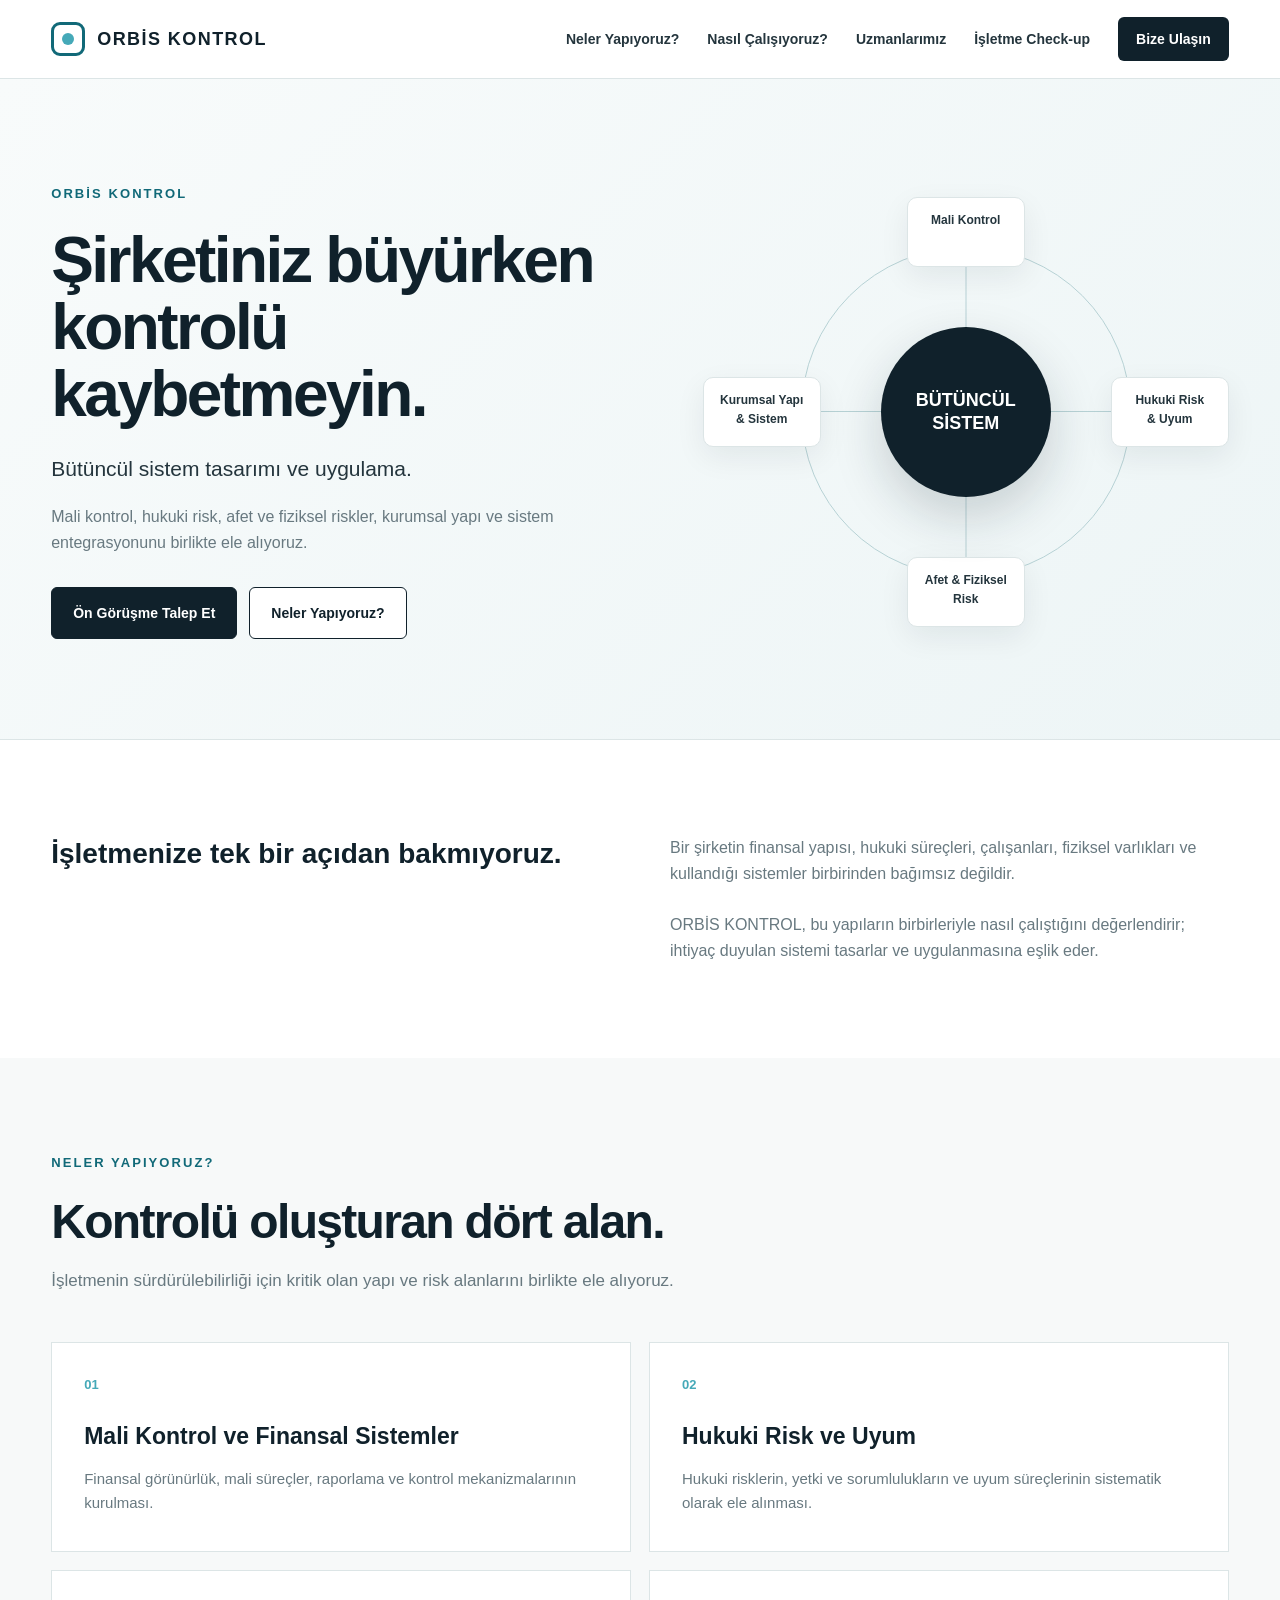
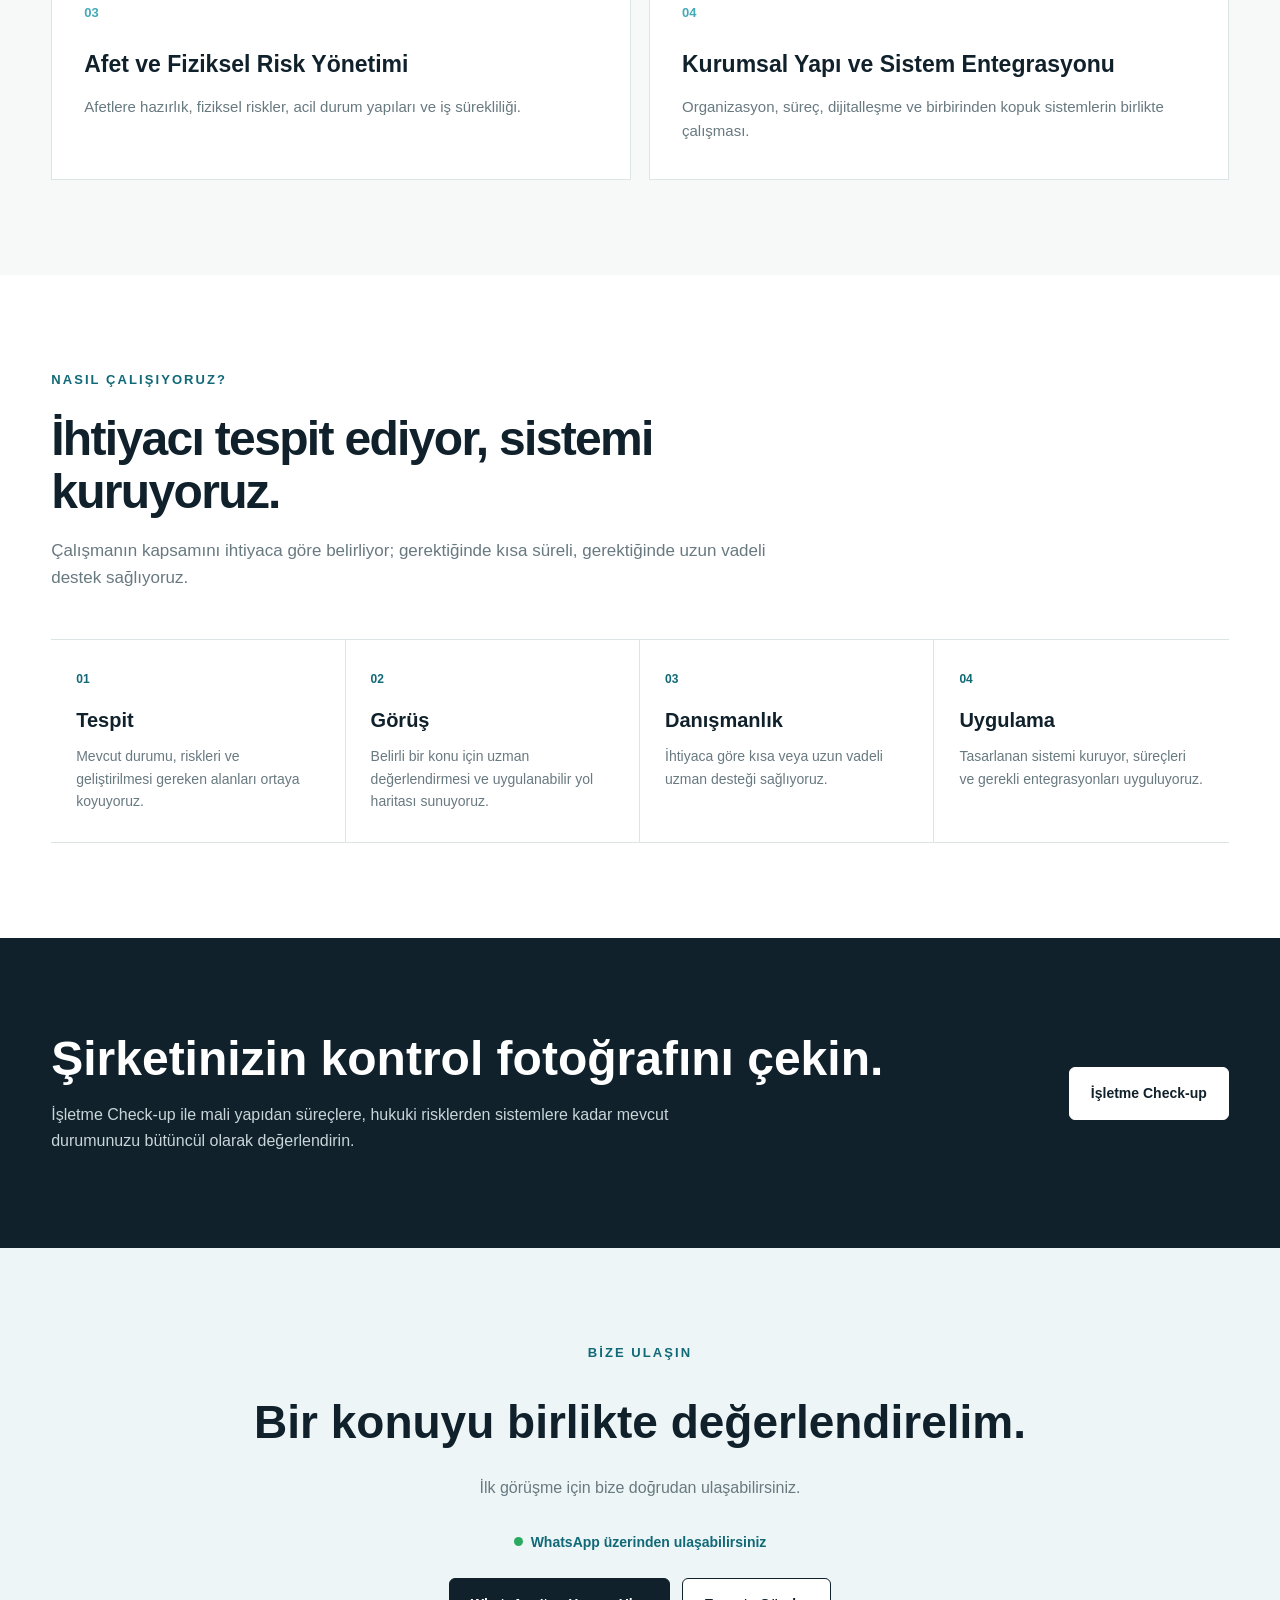
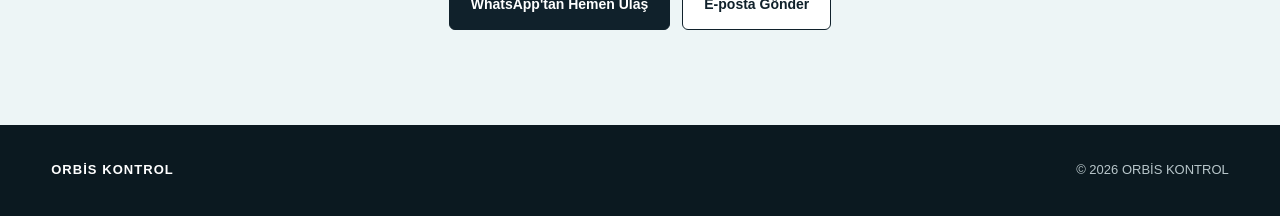
==== commit 74a6814d: "Update index.html" ====
--- a/index.html
+++ b/index.html
@@ -1,1135 +1,924 @@
 <!DOCTYPE html>
 <html lang="tr">
 <head>
-<meta charset="UTF-8">
-<meta name="viewport" content="width=device-width, initial-scale=1.0">
-
-<title>WE-SİSTEM | İşletme Sistemleri ve Yönetim Çözümleri</title>
-
-<meta name="description" content="WE-SİSTEM, büyüyen işletmelerin finansal, operasyonel, teknolojik ve kurumsal yapılarını birlikte değerlendirir ve geliştirir.">
-
-<style>
-
-:root{
-  --navy:#10212B;
-  --navy2:#193541;
-  --petrol:#116978;
-  --blue:#45A9B8;
-  --light:#E9F4F5;
-  --paper:#F5F7F6;
-  --white:#FFFFFF;
-  --text:#24353D;
-  --muted:#687980;
-  --line:#D8E2E4;
-}
-
-*{
-  box-sizing:border-box;
-  margin:0;
-  padding:0;
-}
-
-html{
-  scroll-behavior:smooth;
-}
-
-body{
-  font-family:Inter,Arial,Helvetica,sans-serif;
-  color:var(--text);
-  background:var(--white);
-  line-height:1.6;
-}
-
-a{
-  color:inherit;
-  text-decoration:none;
-}
-
-.container{
-  width:min(1200px,calc(100% - 48px));
-  margin:auto;
-}
-
-/* =========================
-   HEADER
-========================= */
-
-header{
-  position:absolute;
-  top:0;
-  left:0;
-  width:100%;
-  z-index:10;
-}
-
-.nav{
-  height:88px;
-  display:flex;
-  align-items:center;
-  justify-content:space-between;
-}
-
-.logo{
-  display:flex;
-  align-items:center;
-  gap:11px;
-  color:white;
-  font-size:20px;
-  font-weight:800;
-  letter-spacing:-.6px;
-}
-
-.logo-symbol{
-  width:29px;
-  height:29px;
-  display:grid;
-  grid-template-columns:1fr 1fr;
-  gap:3px;
-}
-
-.logo-symbol span{
-  background:white;
-  border-radius:3px;
-}
-
-.logo-symbol span:nth-child(2),
-.logo-symbol span:nth-child(3){
-  opacity:.5;
-}
-
-.menu{
-  display:flex;
-  gap:32px;
-  color:rgba(255,255,255,.78);
-  font-size:13px;
-}
-
-.menu a:hover{
-  color:white;
-}
-
-.header-button{
-  border:1px solid rgba(255,255,255,.3);
-  color:white;
-  padding:11px 17px;
-  border-radius:6px;
-  font-size:12px;
-  font-weight:700;
-}
-
-/* =========================
-   HERO
-========================= */
-
-.hero{
-  min-height:720px;
-  background:var(--navy);
-  color:white;
-  position:relative;
-  overflow:hidden;
-}
-
-.hero:before{
-  content:"";
-  position:absolute;
-  inset:0;
-  background-image:
-    linear-gradient(rgba(255,255,255,.035) 1px,transparent 1px),
-    linear-gradient(90deg,rgba(255,255,255,.035) 1px,transparent 1px);
-  background-size:80px 80px;
-}
-
-.hero:after{
-  content:"";
-  position:absolute;
-  width:700px;
-  height:700px;
-  right:-260px;
-  top:20px;
-  border-radius:50%;
-  background:radial-gradient(
-    circle,
-    rgba(69,169,184,.18),
-    transparent 65%
-  );
-}
-
-.hero-inner{
-  min-height:720px;
-  position:relative;
-  z-index:2;
-  display:grid;
-  grid-template-columns:1fr 1fr;
-  align-items:center;
-  gap:60px;
-}
-
-.eyebrow{
-  color:var(--blue);
-  font-size:11px;
-  letter-spacing:2.5px;
-  font-weight:800;
-  text-transform:uppercase;
-  display:flex;
-  align-items:center;
-  gap:12px;
-  margin-bottom:25px;
-}
-
-.eyebrow:before{
-  content:"";
-  width:35px;
-  height:1px;
-  background:var(--blue);
-}
-
-.hero h1{
-  font-size:clamp(52px,6vw,82px);
-  line-height:.95;
-  letter-spacing:-4px;
-  max-width:680px;
-  margin-bottom:30px;
-}
-
-.hero-text{
-  color:#B8C8CD;
-  font-size:17px;
-  max-width:560px;
-  line-height:1.75;
-  margin-bottom:35px;
-}
-
-.buttons{
-  display:flex;
-  gap:12px;
-}
-
-.btn{
-  display:inline-flex;
-  align-items:center;
-  justify-content:center;
-  padding:15px 21px;
-  border-radius:6px;
-  font-size:13px;
-  font-weight:800;
-}
-
-.btn-light{
-  background:white;
-  color:var(--navy);
-}
-
-.btn-outline{
-  border:1px solid rgba(255,255,255,.28);
-  color:white;
-}
-
-/* HERO DIAGRAM */
-
-.diagram{
-  height:500px;
-  position:relative;
-}
-
-.diagram-ring{
-  position:absolute;
-  width:420px;
-  height:420px;
-  border:1px solid rgba(255,255,255,.14);
-  border-radius:50%;
-  left:50%;
-  top:50%;
-  transform:translate(-50%,-50%);
-}
-
-.diagram-ring:before{
-  content:"";
-  position:absolute;
-  inset:55px;
-  border:1px dashed rgba(69,169,184,.35);
-  border-radius:50%;
-}
-
-.diagram-center{
-  position:absolute;
-  width:135px;
-  height:135px;
-  background:white;
-  color:var(--navy);
-  border-radius:50%;
-  left:50%;
-  top:50%;
-  transform:translate(-50%,-50%);
-  display:flex;
-  align-items:center;
-  justify-content:center;
-  text-align:center;
-  font-weight:900;
-  font-size:18px;
-  line-height:1.1;
-  box-shadow:0 25px 70px rgba(0,0,0,.3);
-}
-
-.system{
-  position:absolute;
-  width:135px;
-  height:135px;
-  border-radius:50%;
-  border:1px solid rgba(255,255,255,.18);
-  background:rgba(255,255,255,.045);
-  display:flex;
-  flex-direction:column;
-  justify-content:center;
-  align-items:center;
-  text-align:center;
-}
-
-.system strong{
-  font-size:13px;
-  letter-spacing:1px;
-}
-
-.system small{
-  color:#91A8AF;
-  font-size:9px;
-  margin-top:4px;
-}
-
-.system.one{
-  top:0;
-  left:50%;
-  transform:translateX(-50%);
-}
-
-.system.two{
-  right:0;
-  top:50%;
-  transform:translateY(-50%);
-}
-
-.system.three{
-  bottom:0;
-  left:50%;
-  transform:translateX(-50%);
-}
-
-.system.four{
-  left:0;
-  top:50%;
-  transform:translateY(-50%);
-}
-
-/* =========================
-   INTRO
-========================= */
-
-.intro{
-  padding:115px 0;
-  background:white;
-}
-
-.intro-grid{
-  display:grid;
-  grid-template-columns:35% 65%;
-  gap:70px;
-}
-
-.label{
-  color:var(--petrol);
-  font-size:11px;
-  letter-spacing:2px;
-  font-weight:800;
-  margin-bottom:18px;
-}
-
-.intro h2{
-  font-size:46px;
-  line-height:1.05;
-  letter-spacing:-2.5px;
-}
-
-.intro-copy{
-  font-size:23px;
-  line-height:1.55;
-  color:#3B5059;
-  max-width:760px;
-}
-
-/* =========================
-   FOUR SYSTEMS
-========================= */
-
-.systems{
-  background:var(--paper);
-  padding:110px 0;
-}
-
-.section-top{
-  display:flex;
-  justify-content:space-between;
-  align-items:end;
-  gap:50px;
-  margin-bottom:55px;
-}
-
-.section-top h2{
-  font-size:52px;
-  line-height:1;
-  letter-spacing:-3px;
-}
-
-.section-top p{
-  max-width:420px;
-  color:var(--muted);
-  font-size:14px;
-}
-
-.system-row{
-  min-height:150px;
-  border-top:1px solid var(--line);
-  display:grid;
-  grid-template-columns:90px 260px 1fr;
-  align-items:center;
-  gap:25px;
-  transition:.25s;
-}
-
-.system-row:last-child{
-  border-bottom:1px solid var(--line);
-}
-
-.system-row:hover{
-  background:white;
-  padding:0 25px;
-}
-
-.system-number{
-  color:var(--blue);
-  font-size:11px;
-  font-weight:800;
-}
-
-.system-name{
-  font-size:34px;
-  font-weight:800;
-  letter-spacing:-1.5px;
-  color:var(--navy);
-}
-
-.system-description{
-  color:var(--muted);
-  font-size:14px;
-  max-width:570px;
-}
-
-/* =========================
-   METHOD
-========================= */
-
-.method{
-  background:var(--navy);
-  color:white;
-  padding:115px 0;
-}
-
-.method-grid{
-  display:grid;
-  grid-template-columns:38% 62%;
-  gap:70px;
-}
-
-.method h2{
-  font-size:55px;
-  line-height:.98;
-  letter-spacing:-3px;
-}
-
-.method-intro{
-  color:#91A6AD;
-  font-size:14px;
-  line-height:1.75;
-  margin-top:25px;
-  max-width:350px;
-}
-
-.method-list{
-  border-top:1px solid rgba(255,255,255,.14);
-}
-
-.method-item{
-  display:grid;
-  grid-template-columns:65px 1fr;
-  gap:20px;
-  padding:30px 0;
-  border-bottom:1px solid rgba(255,255,255,.14);
-}
-
-.method-no{
-  color:var(--blue);
-  font-size:11px;
-  font-weight:800;
-}
-
-.method-item h3{
-  font-size:28px;
-  margin-bottom:7px;
-}
-
-.method-item p{
-  color:#91A6AD;
-  font-size:14px;
-  max-width:600px;
-}
-
-/* =========================
-   CTA
-========================= */
-
-.cta{
-  padding:100px 0;
-  background:white;
-}
-
-.cta-box{
-  background:var(--petrol);
-  color:white;
-  padding:65px;
-  min-height:360px;
-  display:grid;
-  grid-template-columns:1fr auto;
-  align-items:center;
-  gap:50px;
-  position:relative;
-  overflow:hidden;
-}
-
-.cta-box:after{
-  content:"";
-  position:absolute;
-  width:500px;
-  height:500px;
-  border:1px solid rgba(255,255,255,.12);
-  border-radius:50%;
-  right:-160px;
-  top:-170px;
-}
-
-.cta h2{
-  font-size:50px;
-  line-height:1;
-  letter-spacing:-3px;
-  position:relative;
-  z-index:2;
-}
-
-.cta p{
-  color:#C8E0E4;
-  max-width:600px;
-  margin-top:20px;
-  font-size:14px;
-  position:relative;
-  z-index:2;
-}
-
-.cta-button{
-  background:white;
-  color:var(--navy);
-  padding:16px 22px;
-  border-radius:6px;
-  font-size:13px;
-  font-weight:800;
-  position:relative;
-  z-index:3;
-}
-
-/* =========================
-   FOOTER
-========================= */
-
-footer{
-  background:#0B171D;
-  color:white;
-  padding:50px 0 25px;
-}
-
-.footer-top{
-  display:flex;
-  justify-content:space-between;
-  gap:40px;
-}
-
-.footer-logo{
-  font-size:21px;
-  font-weight:800;
-}
-
-.footer-description{
-  color:#7F939A;
-  font-size:12px;
-  max-width:370px;
-  margin-top:10px;
-}
-
-.footer-links{
-  display:flex;
-  gap:28px;
-  color:#A7B7BC;
-  font-size:12px;
-}
-
-.copyright{
-  border-top:1px solid rgba(255,255,255,.1);
-  margin-top:40px;
-  padding-top:20px;
-  color:#5F737A;
-  font-size:10px;
-}
-
-/* =========================
-   MOBILE
-========================= */
-
-@media(max-width:900px){
-
-  .menu{
-    display:none;
-  }
-
-  .hero-inner,
-  .intro-grid,
-  .method-grid{
-    grid-template-columns:1fr;
-  }
-
-  .hero-inner{
-    padding:130px 0 70px;
-  }
-
-  .diagram{
-    height:420px;
-  }
-
-  .section-top{
-    display:block;
-  }
-
-  .section-top p{
-    margin-top:20px;
-  }
-
-  .cta-box{
-    grid-template-columns:1fr;
-  }
-
-}
-
-@media(max-width:600px){
-
-  .container{
-    width:calc(100% - 30px);
-  }
-
-  .header-button{
-    display:none;
-  }
-
-  .hero h1{
-    font-size:47px;
-    letter-spacing:-3px;
-  }
-
-  .hero-text{
-    font-size:15px;
-  }
-
-  .buttons{
-    flex-direction:column;
-  }
-
-  .diagram{
-    transform:scale(.78);
-    margin:-40px;
-  }
-
-  .intro,
-  .systems,
-  .method,
-  .cta{
-    padding:75px 0;
-  }
-
-  .intro h2,
-  .section-top h2,
-  .method h2,
-  .cta h2{
-    font-size:40px;
-  }
-
-  .system-row{
-    grid-template-columns:50px 1fr;
-    min-height:125px;
-  }
-
-  .system-description{
-    display:none;
-  }
-
-  .cta-box{
-    padding:35px;
-  }
-
-  .footer-top{
-    flex-direction:column;
-  }
-
-  .footer-links{
-    flex-wrap:wrap;
-  }
-
-}
-
-</style>
+  <meta charset="UTF-8">
+  <meta name="viewport" content="width=device-width, initial-scale=1.0">
+  <meta name="description" content="ORBİS KONTROL — Bütüncül sistem tasarımı ve uygulama. Mali kontrol, hukuki risk, afet ve fiziksel risk yönetimi, kurumsal yapı ve sistem entegrasyonu.">
+  <title>ORBİS KONTROL | Şirketiniz büyürken kontrolü kaybetmeyin.</title>
+
+  <style>
+    :root {
+      --navy: #10212b;
+      --petrol: #116978;
+      --blue: #45a9b8;
+      --light: #edf5f6;
+      --paper: #f7f9f9;
+      --white: #ffffff;
+      --text: #24353d;
+      --muted: #687980;
+      --line: #dce5e6;
+    }
+
+    * {
+      box-sizing: border-box;
+      margin: 0;
+      padding: 0;
+    }
+
+    body {
+      font-family: Arial, Helvetica, sans-serif;
+      color: var(--text);
+      background: var(--white);
+      line-height: 1.6;
+    }
+
+    a {
+      color: inherit;
+      text-decoration: none;
+    }
+
+    .container {
+      width: min(1180px, 92%);
+      margin: auto;
+    }
+
+    /* HEADER */
+
+    header {
+      position: sticky;
+      top: 0;
+      z-index: 100;
+      background: rgba(255,255,255,0.96);
+      border-bottom: 1px solid var(--line);
+      backdrop-filter: blur(10px);
+    }
+
+    .nav {
+      min-height: 78px;
+      display: flex;
+      align-items: center;
+      justify-content: space-between;
+      gap: 30px;
+    }
+
+    .brand {
+      display: flex;
+      align-items: center;
+      gap: 12px;
+      font-weight: 800;
+      letter-spacing: 0.08em;
+      color: var(--navy);
+      font-size: 18px;
+    }
+
+    .brand-mark {
+      width: 34px;
+      height: 34px;
+      border: 3px solid var(--petrol);
+      border-radius: 9px;
+      position: relative;
+    }
+
+    .brand-mark::after {
+      content: "";
+      position: absolute;
+      width: 12px;
+      height: 12px;
+      background: var(--blue);
+      border-radius: 50%;
+      top: 8px;
+      left: 8px;
+    }
+
+    nav {
+      display: flex;
+      align-items: center;
+      gap: 28px;
+      font-size: 14px;
+      font-weight: 600;
+    }
+
+    nav a:hover {
+      color: var(--petrol);
+    }
+
+    .nav-button {
+      background: var(--navy);
+      color: white;
+      padding: 11px 18px;
+      border-radius: 6px;
+    }
+
+    .nav-button:hover {
+      background: var(--petrol);
+      color: white;
+    }
+
+    /* HERO */
+
+    .hero {
+      padding: 105px 0 100px;
+      background:
+        linear-gradient(135deg, #f8fbfb 0%, #edf5f6 100%);
+      border-bottom: 1px solid var(--line);
+    }
+
+    .hero-grid {
+      display: grid;
+      grid-template-columns: 1.05fr 0.95fr;
+      gap: 70px;
+      align-items: center;
+    }
+
+    .eyebrow {
+      color: var(--petrol);
+      font-size: 13px;
+      font-weight: 800;
+      letter-spacing: 0.16em;
+      text-transform: uppercase;
+      margin-bottom: 22px;
+    }
+
+    h1 {
+      font-size: clamp(42px, 5vw, 68px);
+      line-height: 1.05;
+      letter-spacing: -0.04em;
+      color: var(--navy);
+      margin-bottom: 25px;
+    }
+
+    .hero-lead {
+      font-size: 21px;
+      line-height: 1.55;
+      max-width: 650px;
+      color: var(--text);
+      margin-bottom: 18px;
+    }
+
+    .hero-text {
+      max-width: 650px;
+      color: var(--muted);
+      font-size: 16px;
+      margin-bottom: 32px;
+    }
+
+    .buttons {
+      display: flex;
+      flex-wrap: wrap;
+      gap: 12px;
+    }
+
+    .button {
+      display: inline-block;
+      padding: 14px 21px;
+      border-radius: 6px;
+      font-weight: 700;
+      font-size: 14px;
+      border: 1px solid var(--navy);
+    }
+
+    .button-primary {
+      background: var(--navy);
+      color: white;
+    }
+
+    .button-primary:hover {
+      background: var(--petrol);
+      border-color: var(--petrol);
+    }
+
+    .button-secondary {
+      background: white;
+      color: var(--navy);
+    }
+
+    .button-secondary:hover {
+      border-color: var(--petrol);
+      color: var(--petrol);
+    }
+
+    /* SYSTEM VISUAL */
+
+    .system-visual {
+      position: relative;
+      min-height: 430px;
+      display: flex;
+      align-items: center;
+      justify-content: center;
+    }
+
+    .system-core {
+      width: 170px;
+      height: 170px;
+      border-radius: 50%;
+      background: var(--navy);
+      color: white;
+      display: flex;
+      align-items: center;
+      justify-content: center;
+      text-align: center;
+      font-weight: 800;
+      font-size: 18px;
+      line-height: 1.25;
+      box-shadow: 0 20px 50px rgba(16,33,43,0.18);
+      position: relative;
+      z-index: 3;
+    }
+
+    .system-ring {
+      position: absolute;
+      width: 330px;
+      height: 330px;
+      border: 1px solid #b7d2d5;
+      border-radius: 50%;
+    }
+
+    .system-line {
+      position: absolute;
+      background: #b7d2d5;
+      height: 1px;
+      width: 330px;
+    }
+
+    .system-line.one {
+      transform: rotate(0deg);
+    }
+
+    .system-line.two {
+      transform: rotate(90deg);
+    }
+
+    .system-node {
+      position: absolute;
+      width: 118px;
+      min-height: 70px;
+      background: white;
+      border: 1px solid var(--line);
+      border-radius: 10px;
+      padding: 13px 10px;
+      text-align: center;
+      font-size: 12px;
+      font-weight: 700;
+      box-shadow: 0 10px 30px rgba(16,33,43,0.07);
+    }
+
+    .node-1 { top: 0; }
+    .node-2 { right: 0; }
+    .node-3 { bottom: 0; }
+    .node-4 { left: 0; }
+
+    /* SECTIONS */
+
+    section {
+      padding: 95px 0;
+    }
+
+    .section-heading {
+      max-width: 720px;
+      margin-bottom: 48px;
+    }
+
+    .section-heading h2 {
+      font-size: clamp(32px, 4vw, 48px);
+      line-height: 1.1;
+      color: var(--navy);
+      letter-spacing: -0.035em;
+      margin-bottom: 18px;
+    }
+
+    .section-heading p {
+      color: var(--muted);
+      font-size: 17px;
+    }
+
+    .intro {
+      background: white;
+    }
+
+    .intro-grid {
+      display: grid;
+      grid-template-columns: 1fr 1fr;
+      gap: 60px;
+      align-items: start;
+    }
+
+    .big-statement {
+      font-size: 28px;
+      line-height: 1.35;
+      color: var(--navy);
+      font-weight: 700;
+    }
+
+    .intro-copy {
+      color: var(--muted);
+      font-size: 16px;
+    }
+
+    /* SERVICES */
+
+    .services {
+      background: var(--paper);
+    }
+
+    .service-grid {
+      display: grid;
+      grid-template-columns: repeat(2, 1fr);
+      gap: 18px;
+    }
+
+    .service-card {
+      background: white;
+      border: 1px solid var(--line);
+      padding: 32px;
+      min-height: 210px;
+      transition: transform 0.2s ease, border-color 0.2s ease;
+    }
+
+    .service-card:hover {
+      transform: translateY(-4px);
+      border-color: var(--blue);
+    }
+
+    .service-number {
+      color: var(--blue);
+      font-size: 13px;
+      font-weight: 800;
+      margin-bottom: 22px;
+    }
+
+    .service-card h3 {
+      color: var(--navy);
+      font-size: 23px;
+      margin-bottom: 12px;
+    }
+
+    .service-card p {
+      color: var(--muted);
+      font-size: 15px;
+    }
+
+    /* HOW */
+
+    .how-grid {
+      display: grid;
+      grid-template-columns: repeat(4, 1fr);
+      border-top: 1px solid var(--line);
+      border-bottom: 1px solid var(--line);
+    }
+
+    .step {
+      padding: 30px 25px;
+      border-right: 1px solid var(--line);
+    }
+
+    .step:last-child {
+      border-right: none;
+    }
+
+    .step-number {
+      font-size: 12px;
+      color: var(--petrol);
+      font-weight: 800;
+      margin-bottom: 15px;
+    }
+
+    .step h3 {
+      color: var(--navy);
+      font-size: 20px;
+      margin-bottom: 9px;
+    }
+
+    .step p {
+      color: var(--muted);
+      font-size: 14px;
+    }
+
+    /* CHECKUP */
+
+    .checkup {
+      background: var(--navy);
+      color: white;
+    }
+
+    .checkup-grid {
+      display: grid;
+      grid-template-columns: 1fr auto;
+      gap: 50px;
+      align-items: center;
+    }
+
+    .checkup h2 {
+      font-size: clamp(32px, 4vw, 48px);
+      line-height: 1.1;
+      margin-bottom: 16px;
+    }
+
+    .checkup p {
+      color: #c8d5d9;
+      max-width: 650px;
+    }
+
+    .checkup .button {
+      border-color: white;
+      background: white;
+      color: var(--navy);
+      white-space: nowrap;
+    }
+
+    /* CONTACT */
+
+    .contact {
+      background: var(--light);
+      text-align: center;
+    }
+
+    .contact h2 {
+      color: var(--navy);
+      font-size: clamp(32px, 4vw, 46px);
+      margin-bottom: 15px;
+    }
+
+    .contact p {
+      color: var(--muted);
+      margin-bottom: 28px;
+    }
+
+    .whatsapp-status {
+      display: inline-flex;
+      align-items: center;
+      gap: 8px;
+      margin-bottom: 25px;
+      color: var(--petrol);
+      font-weight: 700;
+      font-size: 14px;
+    }
+
+    .online-dot {
+      width: 9px;
+      height: 9px;
+      background: #2aaa60;
+      border-radius: 50%;
+    }
+
+    /* FOOTER */
+
+    footer {
+      background: #0b1920;
+      color: #b8c6ca;
+      padding: 35px 0;
+      font-size: 13px;
+    }
+
+    .footer-grid {
+      display: flex;
+      justify-content: space-between;
+      gap: 20px;
+    }
+
+    .footer-brand {
+      color: white;
+      font-weight: 800;
+      letter-spacing: 0.08em;
+    }
+
+    /* MOBILE */
+
+    @media (max-width: 850px) {
+      nav {
+        display: none;
+      }
+
+      .hero {
+        padding: 75px 0;
+      }
+
+      .hero-grid,
+      .intro-grid {
+        grid-template-columns: 1fr;
+      }
+
+      .system-visual {
+        min-height: 360px;
+      }
+
+      .service-grid {
+        grid-template-columns: 1fr;
+      }
+
+      .how-grid {
+        grid-template-columns: 1fr 1fr;
+      }
+
+      .step:nth-child(2) {
+        border-right: none;
+      }
+
+      .step:nth-child(3),
+      .step:nth-child(4) {
+        border-top: 1px solid var(--line);
+      }
+
+      .checkup-grid {
+        grid-template-columns: 1fr;
+      }
+
+      .footer-grid {
+        flex-direction: column;
+      }
+    }
+
+    @media (max-width: 560px) {
+      h1 {
+        font-size: 42px;
+      }
+
+      .how-grid {
+        grid-template-columns: 1fr;
+      }
+
+      .step {
+        border-right: none;
+        border-bottom: 1px solid var(--line);
+      }
+
+      .step:last-child {
+        border-bottom: none;
+      }
+
+      .system-ring {
+        width: 270px;
+        height: 270px;
+      }
+
+      .system-line {
+        width: 270px;
+      }
+
+      .system-core {
+        width: 135px;
+        height: 135px;
+        font-size: 15px;
+      }
+
+      .system-node {
+        width: 105px;
+        font-size: 11px;
+      }
+    }
+  </style>
 </head>
 
-
 <body>
 
-
 <header>
-
-<div class="container nav">
-
-<a href="index.html" class="logo">
-
-<span class="logo-symbol">
-<span></span>
-<span></span>
-<span></span>
-<span></span>
-</span>
-
-WE-SİSTEM
-
-</a>
-
-
-<nav class="menu">
-
-<a href="yaklasim.html">Yaklaşımımız</a>
-<a href="hizmetler.html">Hizmetler</a>
-<a href="uzmanlar.html">Uzmanlarımız</a>
-<a href="checkup.html">KOBİ Check-up</a>
-<a href="iletisim.html">İletişim</a>
-
-</nav>
-
-
-<a href="checkup.html" class="header-button">
-İşletmenizi Değerlendirin
-</a>
-
-</div>
-
+  <div class="container nav">
+
+    <a href="index.html" class="brand">
+      <span class="brand-mark"></span>
+      ORBİS KONTROL
+    </a>
+
+    <nav>
+      <a href="#neler-yapiyoruz">Neler Yapıyoruz?</a>
+      <a href="#nasil-calisiyoruz">Nasıl Çalışıyoruz?</a>
+      <a href="uzmanlar.html">Uzmanlarımız</a>
+      <a href="checkup.html">İşletme Check-up</a>
+      <a href="#iletisim" class="nav-button">Bize Ulaşın</a>
+    </nav>
+
+  </div>
 </header>
 
 
-<!-- HERO -->
-
-<section class="hero">
-
-<div class="container hero-inner">
-
-
-<div>
-
-<div class="eyebrow">
-İŞLETME SİSTEMLERİ
-</div>
-
-
-<h1>
-Şirketiniz büyürken sisteminiz de büyüsün.
-</h1>
-
-
-<p class="hero-text">
-Finans, operasyon, teknoloji, insan ve kurumsal yapıyı
-birlikte değerlendiriyor; işletmenizin daha görünür,
-kontrollü ve sürdürülebilir çalışması için sistemler tasarlıyoruz.
-</p>
-
-
-<div class="buttons">
-
-<a href="checkup.html" class="btn btn-light">
-İşletmenizi Değerlendirin
-</a>
-
-<a href="yaklasim.html" class="btn btn-outline">
-Yaklaşımımız
-</a>
-
-</div>
-
-</div>
-
-
-<div class="diagram">
-
-<div class="diagram-ring"></div>
-
-<div class="diagram-center">
-WE-<br>SİSTEM
-</div>
-
-
-<div class="system one">
-<strong>PARA</strong>
-<small>Mali Kontrol</small>
-</div>
-
-
-<div class="system two">
-<strong>SİSTEM</strong>
-<small>Operasyon & Veri</small>
-</div>
-
-
-<div class="system three">
-<strong>SÜRDÜRÜLEBİLİRLİK</strong>
-<small>Uzun Vadeli Dayanıklılık</small>
-</div>
-
-
-<div class="system four">
-<strong>GÜVEN</strong>
-<small>Risk & Kurumsal Yapı</small>
-</div>
-
-</div>
-
-</div>
-
-</section>
-
-
-<!-- INTRO -->
-
-<section class="intro">
-
-<div class="container intro-grid">
-
-<div>
-
-<div class="label">
-WE-SİSTEM
-</div>
-
-<h2>
-İşletmenin tamamını görmeden sistemi yönetemezsiniz.
-</h2>
-
-</div>
-
-
-<div class="intro-copy">
-
-Büyümek yalnızca daha fazla satış yapmak değildir.
-İşletme büyüdükçe para akışı, çalışanlar, yetkiler,
-süreçler, teknoloji ve riskler de büyür.
-
-<strong>
-WE-SİSTEM bu parçaların birbirleriyle nasıl çalıştığına bakar.
-</strong>
-
-</div>
-
-</div>
-
-</section>
-
-
-<!-- SYSTEMS -->
-
-<section class="systems">
-
-<div class="container">
-
-<div class="section-top">
-
-<div>
-
-<div class="label">
-04 ANA SİSTEM
-</div>
-
-<h2>
-Dört alan.<br>
-Tek işletme.
-</h2>
-
-</div>
-
-
-<p>
-İşletmenizi birbirinden bağımsız hizmetler üzerinden değil,
-birbirini tamamlayan dört temel yapı üzerinden değerlendiriyoruz.
-</p>
-
-</div>
-
-
-<div class="system-row">
-
-<div class="system-number">01</div>
-
-<div class="system-name">
-PARA
-</div>
-
-<div class="system-description">
-Nakit, banka, cari hesaplar, tahsilat, ödeme,
-bütçe, maliyet ve kârlılık görünürlüğü.
-</div>
-
-</div>
-
-
-<div class="system-row">
-
-<div class="system-number">02</div>
-
-<div class="system-name">
-SİSTEM
-</div>
-
-<div class="system-description">
-Operasyon süreçleri, ERP, veri akışı,
-raporlama ve işletmenin günlük çalışma düzeni.
-</div>
-
-</div>
-
-
-<div class="system-row">
-
-<div class="system-number">03</div>
-
-<div class="system-name">
-GÜVEN
-</div>
-
-<div class="system-description">
-Hukuki ve kurumsal yapı, yetkiler, insan kaynağı,
-siber güvenlik ve iç kontrol.
-</div>
-
-</div>
-
-
-<div class="system-row">
-
-<div class="system-number">04</div>
-
-<div class="system-name">
-SÜRDÜRÜLEBİLİRLİK
-</div>
-
-<div class="system-description">
-İşletmenin uzun vadeli dayanıklılığı, kaynak kullanımı,
-risklere hazırlığı ve değişen koşullara uyum kapasitesi.
-</div>
-
-</div>
-
-</div>
-
-</section>
-
-
-<!-- METHOD -->
-
-<section class="method">
-
-<div class="container method-grid">
-
-
-<div>
-
-<div class="label" style="color:#45A9B8">
-ÇALIŞMA MODELİ
-</div>
-
-<h2>
-Gör.<br>
-Kur.<br>
-İzle.
-</h2>
-
-<p class="method-intro">
-Sorunu göstermek tek başına yeterli değildir.
-WE-SİSTEM'de değerlendirme, uygulanabilir
-bir sistem kurulumunun başlangıç noktasıdır.
-</p>
-
-</div>
-
-
-<div class="method-list">
-
-
-<div class="method-item">
-
-<div class="method-no">
-01
-</div>
-
-<div>
-
-<h3>GÖR</h3>
-
-<p>
-Mevcut finansal ve operasyonel yapıyı,
-süreçleri, sistemleri, yetkileri ve riskleri ortaya çıkarıyoruz.
-</p>
-
-</div>
-
-</div>
-
-
-<div class="method-item">
-
-<div class="method-no">
-02
-</div>
-
-<div>
-
-<h3>KUR</h3>
-
-<p>
-İhtiyaca göre süreçleri, kontrol noktalarını,
-raporlama sistemlerini ve yönetim araçlarını tasarlıyoruz.
-</p>
-
-</div>
-
-</div>
-
-
-<div class="method-item">
-
-<div class="method-no">
-03
-</div>
-
-<div>
-
-<h3>İZLE</h3>
-
-<p>
-Kurulan sistemin çalışmasını göstergeler,
-riskler ve aksiyonlar üzerinden takip ediyoruz.
-</p>
-
-</div>
-
-</div>
-
-
-</div>
-
-</div>
-
-</section>
-
-
-<!-- CTA -->
-
-<section class="cta">
-
-<div class="container">
-
-<div class="cta-box">
-
-
-<div>
-
-<div class="label" style="color:#A7DCE3">
-KOBİ CHECK-UP
-</div>
-
-<h2>
-Şirketinizin kontrol fotoğrafını çekin.
-</h2>
-
-<p>
-Finans, sistem, güven ve sürdürülebilirlik başlıklarında
-kısa bir değerlendirme yapın. Güçlü alanlarınızı,
-kritik boşluklarınızı ve ilk aksiyonlarınızı görün.
-</p>
-
-</div>
-
-
-<a href="checkup.html" class="cta-button">
-Check-up'a Başla →
-</a>
-
-
-</div>
-
-</div>
-
-</section>
+<main>
+
+  <!-- HERO -->
+
+  <section class="hero">
+
+    <div class="container hero-grid">
+
+      <div>
+
+        <div class="eyebrow">ORBİS KONTROL</div>
+
+        <h1>Şirketiniz büyürken kontrolü kaybetmeyin.</h1>
+
+        <p class="hero-lead">
+          Bütüncül sistem tasarımı ve uygulama.
+        </p>
+
+        <p class="hero-text">
+          Mali kontrol, hukuki risk, afet ve fiziksel riskler,
+          kurumsal yapı ve sistem entegrasyonunu birlikte ele alıyoruz.
+        </p>
+
+        <div class="buttons">
+          <a href="#iletisim" class="button button-primary">
+            Ön Görüşme Talep Et
+          </a>
+
+          <a href="#neler-yapiyoruz" class="button button-secondary">
+            Neler Yapıyoruz?
+          </a>
+        </div>
+
+      </div>
+
+
+      <div class="system-visual">
+
+        <div class="system-ring"></div>
+        <div class="system-line one"></div>
+        <div class="system-line two"></div>
+
+        <div class="system-core">
+          BÜTÜNCÜL<br>
+          SİSTEM
+        </div>
+
+        <div class="system-node node-1">
+          Mali Kontrol
+        </div>
+
+        <div class="system-node node-2">
+          Hukuki Risk<br>& Uyum
+        </div>
+
+        <div class="system-node node-3">
+          Afet & Fiziksel<br>Risk
+        </div>
+
+        <div class="system-node node-4">
+          Kurumsal Yapı<br>& Sistem
+        </div>
+
+      </div>
+
+    </div>
+
+  </section>
+
+
+  <!-- INTRO -->
+
+  <section class="intro">
+
+    <div class="container intro-grid">
+
+      <div class="big-statement">
+        İşletmenize tek bir açıdan bakmıyoruz.
+      </div>
+
+      <div class="intro-copy">
+        Bir şirketin finansal yapısı, hukuki süreçleri,
+        çalışanları, fiziksel varlıkları ve kullandığı sistemler
+        birbirinden bağımsız değildir.
+        <br><br>
+        ORBİS KONTROL, bu yapıların birbirleriyle nasıl çalıştığını
+        değerlendirir; ihtiyaç duyulan sistemi tasarlar ve
+        uygulanmasına eşlik eder.
+      </div>
+
+    </div>
+
+  </section>
+
+
+  <!-- SERVICES -->
+
+  <section class="services" id="neler-yapiyoruz">
+
+    <div class="container">
+
+      <div class="section-heading">
+
+        <div class="eyebrow">Neler Yapıyoruz?</div>
+
+        <h2>Kontrolü oluşturan dört alan.</h2>
+
+        <p>
+          İşletmenin sürdürülebilirliği için kritik olan
+          yapı ve risk alanlarını birlikte ele alıyoruz.
+        </p>
+
+      </div>
+
+
+      <div class="service-grid">
+
+        <a href="mali-kontrol.html" class="service-card">
+
+          <div class="service-number">01</div>
+
+          <h3>Mali Kontrol ve Finansal Sistemler</h3>
+
+          <p>
+            Finansal görünürlük, mali süreçler,
+            raporlama ve kontrol mekanizmalarının kurulması.
+          </p>
+
+        </a>
+
+
+        <a href="hukuki-risk.html" class="service-card">
+
+          <div class="service-number">02</div>
+
+          <h3>Hukuki Risk ve Uyum</h3>
+
+          <p>
+            Hukuki risklerin, yetki ve sorumlulukların
+            ve uyum süreçlerinin sistematik olarak ele alınması.
+          </p>
+
+        </a>
+
+
+        <a href="afet-fiziksel-risk.html" class="service-card">
+
+          <div class="service-number">03</div>
+
+          <h3>Afet ve Fiziksel Risk Yönetimi</h3>
+
+          <p>
+            Afetlere hazırlık, fiziksel riskler,
+            acil durum yapıları ve iş sürekliliği.
+          </p>
+
+        </a>
+
+
+        <a href="kurumsal-sistem.html" class="service-card">
+
+          <div class="service-number">04</div>
+
+          <h3>Kurumsal Yapı ve Sistem Entegrasyonu</h3>
+
+          <p>
+            Organizasyon, süreç, dijitalleşme ve
+            birbirinden kopuk sistemlerin birlikte çalışması.
+          </p>
+
+        </a>
+
+      </div>
+
+    </div>
+
+  </section>
+
+
+  <!-- HOW WE WORK -->
+
+  <section id="nasil-calisiyoruz">
+
+    <div class="container">
+
+      <div class="section-heading">
+
+        <div class="eyebrow">Nasıl Çalışıyoruz?</div>
+
+        <h2>İhtiyacı tespit ediyor, sistemi kuruyoruz.</h2>
+
+        <p>
+          Çalışmanın kapsamını ihtiyaca göre belirliyor;
+          gerektiğinde kısa süreli, gerektiğinde uzun vadeli
+          destek sağlıyoruz.
+        </p>
+
+      </div>
+
+
+      <div class="how-grid">
+
+        <div class="step">
+          <div class="step-number">01</div>
+          <h3>Tespit</h3>
+          <p>
+            Mevcut durumu, riskleri ve geliştirilmesi
+            gereken alanları ortaya koyuyoruz.
+          </p>
+        </div>
+
+        <div class="step">
+          <div class="step-number">02</div>
+          <h3>Görüş</h3>
+          <p>
+            Belirli bir konu için uzman değerlendirmesi
+            ve uygulanabilir yol haritası sunuyoruz.
+          </p>
+        </div>
+
+        <div class="step">
+          <div class="step-number">03</div>
+          <h3>Danışmanlık</h3>
+          <p>
+            İhtiyaca göre kısa veya uzun vadeli
+            uzman desteği sağlıyoruz.
+          </p>
+        </div>
+
+        <div class="step">
+          <div class="step-number">04</div>
+          <h3>Uygulama</h3>
+          <p>
+            Tasarlanan sistemi kuruyor, süreçleri
+            ve gerekli entegrasyonları uyguluyoruz.
+          </p>
+        </div>
+
+      </div>
+
+    </div>
+
+  </section>
+
+
+  <!-- CHECKUP -->
+
+  <section class="checkup">
+
+    <div class="container checkup-grid">
+
+      <div>
+
+        <h2>Şirketinizin kontrol fotoğrafını çekin.</h2>
+
+        <p>
+          İşletme Check-up ile mali yapıdan süreçlere,
+          hukuki risklerden sistemlere kadar mevcut durumunuzu
+          bütüncül olarak değerlendirin.
+        </p>
+
+      </div>
+
+      <a href="checkup.html" class="button">
+        İşletme Check-up
+      </a>
+
+    </div>
+
+  </section>
+
+
+  <!-- CONTACT -->
+
+  <section class="contact" id="iletisim">
+
+    <div class="container">
+
+      <div class="eyebrow">Bize Ulaşın</div>
+
+      <h2>Bir konuyu birlikte değerlendirelim.</h2>
+
+      <p>
+        İlk görüşme için bize doğrudan ulaşabilirsiniz.
+      </p>
+
+      <div class="whatsapp-status">
+        <span class="online-dot"></span>
+        WhatsApp üzerinden ulaşabilirsiniz
+      </div>
+
+      <div class="buttons" style="justify-content:center;">
+
+        <a
+          href="https://wa.me/"
+          class="button button-primary"
+          target="_blank"
+        >
+          WhatsApp'tan Hemen Ulaş
+        </a>
+
+        <a href="mailto:" class="button button-secondary">
+          E-posta Gönder
+        </a>
+
+      </div>
+
+    </div>
+
+  </section>
+
+</main>
 
 
 <footer>
 
-<div class="container">
-
-
-<div class="footer-top">
-
-
-<div>
-
-<div class="footer-logo">
-WE-SİSTEM
-</div>
-
-<p class="footer-description">
-İşletme sistemleri ve yönetim çözümleri.
-Şirketiniz büyürken sisteminiz de büyüsün.
-</p>
-
-</div>
-
-
-<div class="footer-links">
-
-<a href="yaklasim.html">Yaklaşımımız</a>
-<a href="hizmetler.html">Hizmetler</a>
-<a href="uzmanlar.html">Uzmanlarımız</a>
-<a href="checkup.html">KOBİ Check-up</a>
-<a href="iletisim.html">İletişim</a>
-
-</div>
-
-
-</div>
-
-
-<div class="copyright">
-© 2026 WE-SİSTEM
-</div>
-
-
-</div>
+  <div class="container footer-grid">
+
+    <div class="footer-brand">
+      ORBİS KONTROL
+    </div>
+
+    <div>
+      © 2026 ORBİS KONTROL
+    </div>
+
+  </div>
 
 </footer>
-
 
 </body>
 </html>
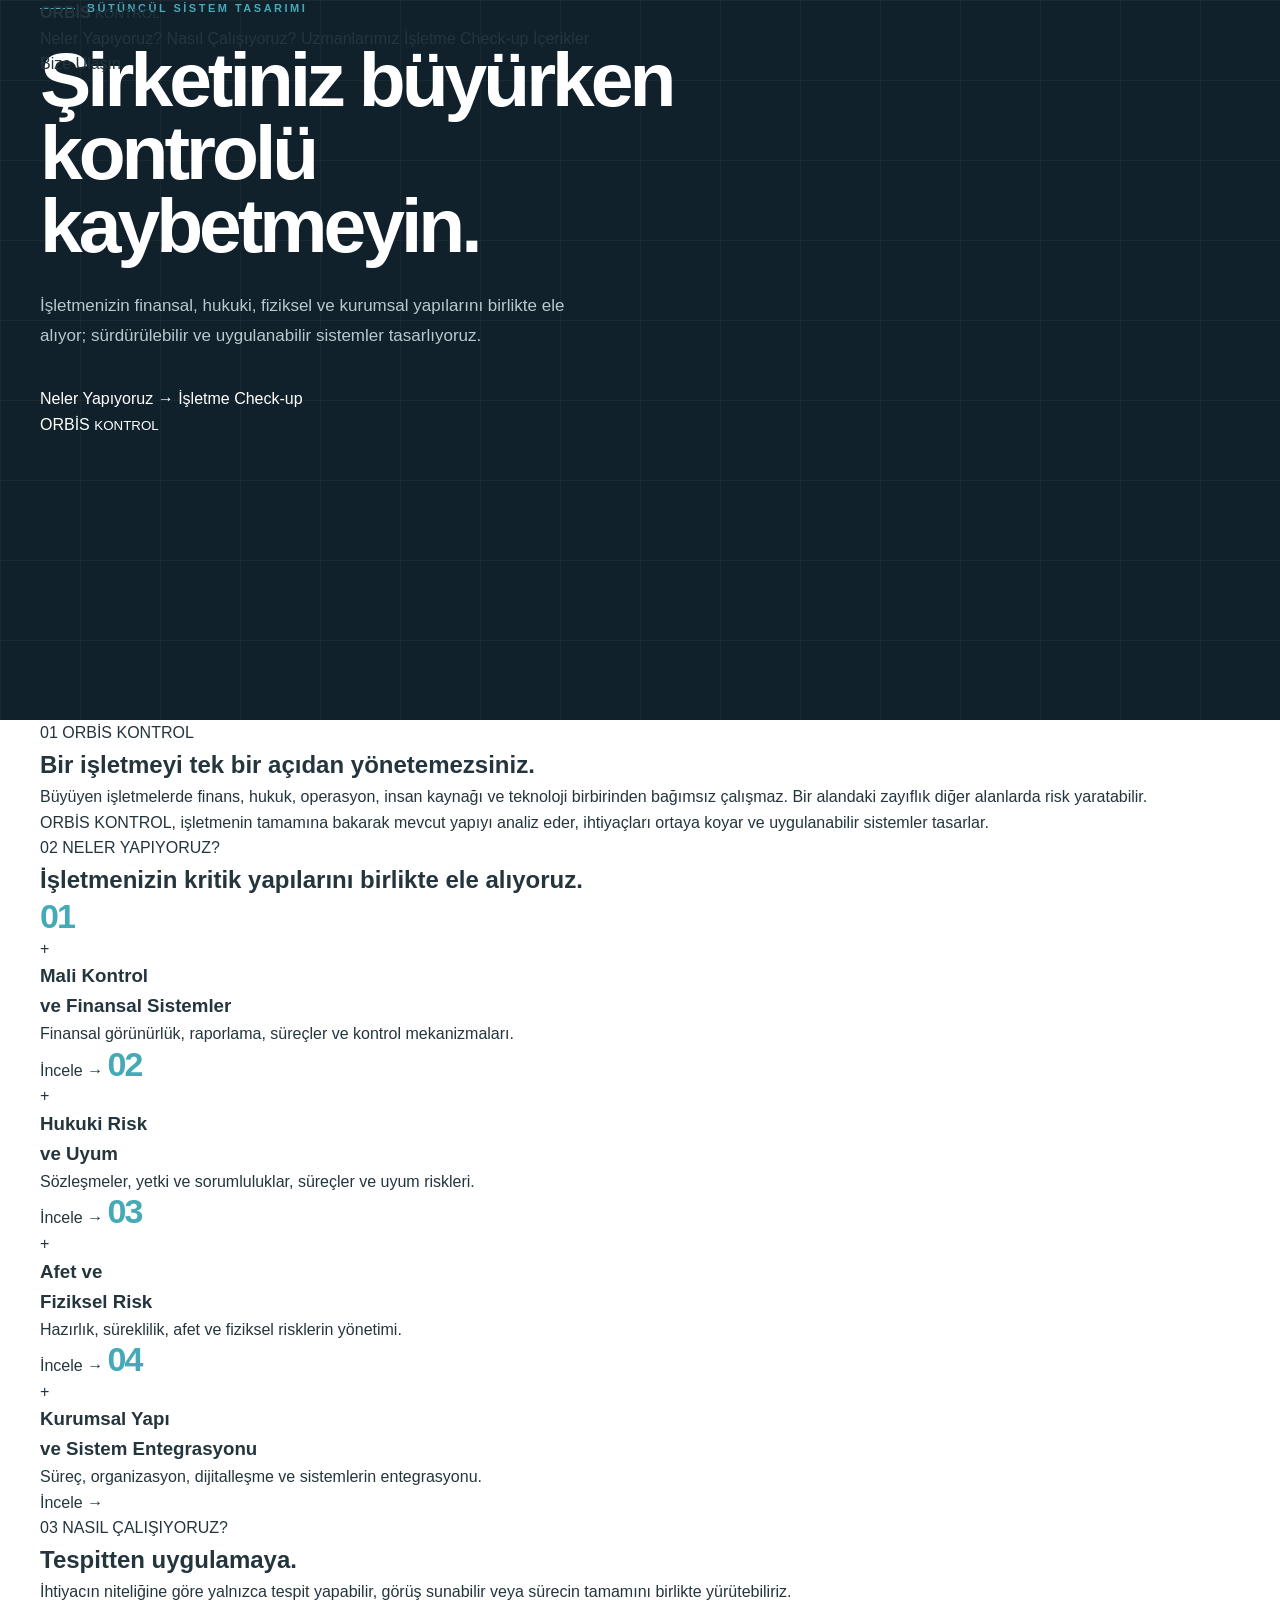
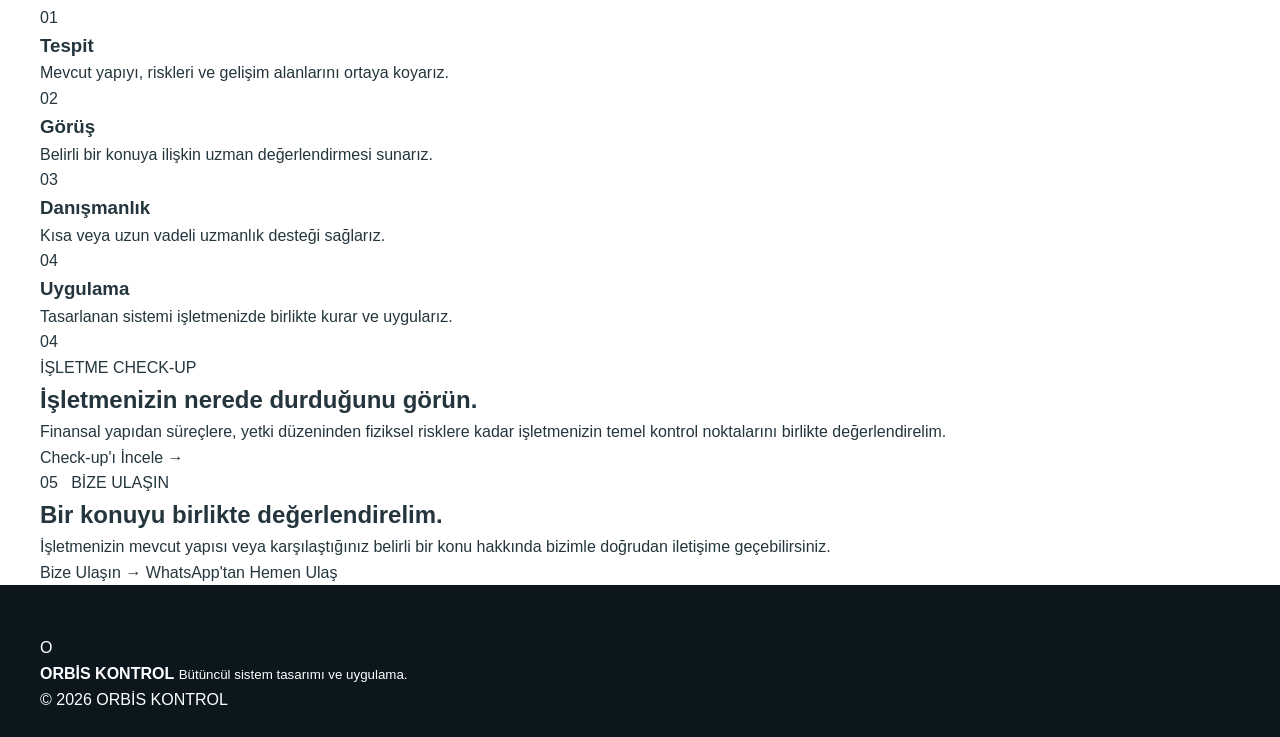
==== commit 154fdc30: "Update index.html" ====
--- a/index.html
+++ b/index.html
@@ -1,922 +1,458 @@
 <!DOCTYPE html>
 <html lang="tr">
 <head>
-  <meta charset="UTF-8">
-  <meta name="viewport" content="width=device-width, initial-scale=1.0">
-  <meta name="description" content="ORBİS KONTROL — Bütüncül sistem tasarımı ve uygulama. Mali kontrol, hukuki risk, afet ve fiziksel risk yönetimi, kurumsal yapı ve sistem entegrasyonu.">
-  <title>ORBİS KONTROL | Şirketiniz büyürken kontrolü kaybetmeyin.</title>
-
-  <style>
-    :root {
-      --navy: #10212b;
-      --petrol: #116978;
-      --blue: #45a9b8;
-      --light: #edf5f6;
-      --paper: #f7f9f9;
-      --white: #ffffff;
-      --text: #24353d;
-      --muted: #687980;
-      --line: #dce5e6;
-    }
-
-    * {
-      box-sizing: border-box;
-      margin: 0;
-      padding: 0;
-    }
-
-    body {
-      font-family: Arial, Helvetica, sans-serif;
-      color: var(--text);
-      background: var(--white);
-      line-height: 1.6;
-    }
-
-    a {
-      color: inherit;
-      text-decoration: none;
-    }
-
-    .container {
-      width: min(1180px, 92%);
-      margin: auto;
-    }
-
-    /* HEADER */
-
-    header {
-      position: sticky;
-      top: 0;
-      z-index: 100;
-      background: rgba(255,255,255,0.96);
-      border-bottom: 1px solid var(--line);
-      backdrop-filter: blur(10px);
-    }
-
-    .nav {
-      min-height: 78px;
-      display: flex;
-      align-items: center;
-      justify-content: space-between;
-      gap: 30px;
-    }
-
-    .brand {
-      display: flex;
-      align-items: center;
-      gap: 12px;
-      font-weight: 800;
-      letter-spacing: 0.08em;
-      color: var(--navy);
-      font-size: 18px;
-    }
-
-    .brand-mark {
-      width: 34px;
-      height: 34px;
-      border: 3px solid var(--petrol);
-      border-radius: 9px;
-      position: relative;
-    }
-
-    .brand-mark::after {
-      content: "";
-      position: absolute;
-      width: 12px;
-      height: 12px;
-      background: var(--blue);
-      border-radius: 50%;
-      top: 8px;
-      left: 8px;
-    }
-
-    nav {
-      display: flex;
-      align-items: center;
-      gap: 28px;
-      font-size: 14px;
-      font-weight: 600;
-    }
-
-    nav a:hover {
-      color: var(--petrol);
-    }
-
-    .nav-button {
-      background: var(--navy);
-      color: white;
-      padding: 11px 18px;
-      border-radius: 6px;
-    }
-
-    .nav-button:hover {
-      background: var(--petrol);
-      color: white;
-    }
-
-    /* HERO */
-
-    .hero {
-      padding: 105px 0 100px;
-      background:
-        linear-gradient(135deg, #f8fbfb 0%, #edf5f6 100%);
-      border-bottom: 1px solid var(--line);
-    }
-
-    .hero-grid {
-      display: grid;
-      grid-template-columns: 1.05fr 0.95fr;
-      gap: 70px;
-      align-items: center;
-    }
-
-    .eyebrow {
-      color: var(--petrol);
-      font-size: 13px;
-      font-weight: 800;
-      letter-spacing: 0.16em;
-      text-transform: uppercase;
-      margin-bottom: 22px;
-    }
-
-    h1 {
-      font-size: clamp(42px, 5vw, 68px);
-      line-height: 1.05;
-      letter-spacing: -0.04em;
-      color: var(--navy);
-      margin-bottom: 25px;
-    }
-
-    .hero-lead {
-      font-size: 21px;
-      line-height: 1.55;
-      max-width: 650px;
-      color: var(--text);
-      margin-bottom: 18px;
-    }
-
-    .hero-text {
-      max-width: 650px;
-      color: var(--muted);
-      font-size: 16px;
-      margin-bottom: 32px;
-    }
-
-    .buttons {
-      display: flex;
-      flex-wrap: wrap;
-      gap: 12px;
-    }
-
-    .button {
-      display: inline-block;
-      padding: 14px 21px;
-      border-radius: 6px;
-      font-weight: 700;
-      font-size: 14px;
-      border: 1px solid var(--navy);
-    }
-
-    .button-primary {
-      background: var(--navy);
-      color: white;
-    }
-
-    .button-primary:hover {
-      background: var(--petrol);
-      border-color: var(--petrol);
-    }
-
-    .button-secondary {
-      background: white;
-      color: var(--navy);
-    }
-
-    .button-secondary:hover {
-      border-color: var(--petrol);
-      color: var(--petrol);
-    }
-
-    /* SYSTEM VISUAL */
-
-    .system-visual {
-      position: relative;
-      min-height: 430px;
-      display: flex;
-      align-items: center;
-      justify-content: center;
-    }
-
-    .system-core {
-      width: 170px;
-      height: 170px;
-      border-radius: 50%;
-      background: var(--navy);
-      color: white;
-      display: flex;
-      align-items: center;
-      justify-content: center;
-      text-align: center;
-      font-weight: 800;
-      font-size: 18px;
-      line-height: 1.25;
-      box-shadow: 0 20px 50px rgba(16,33,43,0.18);
-      position: relative;
-      z-index: 3;
-    }
-
-    .system-ring {
-      position: absolute;
-      width: 330px;
-      height: 330px;
-      border: 1px solid #b7d2d5;
-      border-radius: 50%;
-    }
-
-    .system-line {
-      position: absolute;
-      background: #b7d2d5;
-      height: 1px;
-      width: 330px;
-    }
-
-    .system-line.one {
-      transform: rotate(0deg);
-    }
-
-    .system-line.two {
-      transform: rotate(90deg);
-    }
-
-    .system-node {
-      position: absolute;
-      width: 118px;
-      min-height: 70px;
-      background: white;
-      border: 1px solid var(--line);
-      border-radius: 10px;
-      padding: 13px 10px;
-      text-align: center;
-      font-size: 12px;
-      font-weight: 700;
-      box-shadow: 0 10px 30px rgba(16,33,43,0.07);
-    }
-
-    .node-1 { top: 0; }
-    .node-2 { right: 0; }
-    .node-3 { bottom: 0; }
-    .node-4 { left: 0; }
-
-    /* SECTIONS */
-
-    section {
-      padding: 95px 0;
-    }
-
-    .section-heading {
-      max-width: 720px;
-      margin-bottom: 48px;
-    }
-
-    .section-heading h2 {
-      font-size: clamp(32px, 4vw, 48px);
-      line-height: 1.1;
-      color: var(--navy);
-      letter-spacing: -0.035em;
-      margin-bottom: 18px;
-    }
-
-    .section-heading p {
-      color: var(--muted);
-      font-size: 17px;
-    }
-
-    .intro {
-      background: white;
-    }
-
-    .intro-grid {
-      display: grid;
-      grid-template-columns: 1fr 1fr;
-      gap: 60px;
-      align-items: start;
-    }
-
-    .big-statement {
-      font-size: 28px;
-      line-height: 1.35;
-      color: var(--navy);
-      font-weight: 700;
-    }
-
-    .intro-copy {
-      color: var(--muted);
-      font-size: 16px;
-    }
-
-    /* SERVICES */
-
-    .services {
-      background: var(--paper);
-    }
-
-    .service-grid {
-      display: grid;
-      grid-template-columns: repeat(2, 1fr);
-      gap: 18px;
-    }
-
-    .service-card {
-      background: white;
-      border: 1px solid var(--line);
-      padding: 32px;
-      min-height: 210px;
-      transition: transform 0.2s ease, border-color 0.2s ease;
-    }
-
-    .service-card:hover {
-      transform: translateY(-4px);
-      border-color: var(--blue);
-    }
-
-    .service-number {
-      color: var(--blue);
-      font-size: 13px;
-      font-weight: 800;
-      margin-bottom: 22px;
-    }
-
-    .service-card h3 {
-      color: var(--navy);
-      font-size: 23px;
-      margin-bottom: 12px;
-    }
-
-    .service-card p {
-      color: var(--muted);
-      font-size: 15px;
-    }
-
-    /* HOW */
-
-    .how-grid {
-      display: grid;
-      grid-template-columns: repeat(4, 1fr);
-      border-top: 1px solid var(--line);
-      border-bottom: 1px solid var(--line);
-    }
-
-    .step {
-      padding: 30px 25px;
-      border-right: 1px solid var(--line);
-    }
-
-    .step:last-child {
-      border-right: none;
-    }
-
-    .step-number {
-      font-size: 12px;
-      color: var(--petrol);
-      font-weight: 800;
-      margin-bottom: 15px;
-    }
-
-    .step h3 {
-      color: var(--navy);
-      font-size: 20px;
-      margin-bottom: 9px;
-    }
-
-    .step p {
-      color: var(--muted);
-      font-size: 14px;
-    }
-
-    /* CHECKUP */
-
-    .checkup {
-      background: var(--navy);
-      color: white;
-    }
-
-    .checkup-grid {
-      display: grid;
-      grid-template-columns: 1fr auto;
-      gap: 50px;
-      align-items: center;
-    }
-
-    .checkup h2 {
-      font-size: clamp(32px, 4vw, 48px);
-      line-height: 1.1;
-      margin-bottom: 16px;
-    }
-
-    .checkup p {
-      color: #c8d5d9;
-      max-width: 650px;
-    }
-
-    .checkup .button {
-      border-color: white;
-      background: white;
-      color: var(--navy);
-      white-space: nowrap;
-    }
-
-    /* CONTACT */
-
-    .contact {
-      background: var(--light);
-      text-align: center;
-    }
-
-    .contact h2 {
-      color: var(--navy);
-      font-size: clamp(32px, 4vw, 46px);
-      margin-bottom: 15px;
-    }
-
-    .contact p {
-      color: var(--muted);
-      margin-bottom: 28px;
-    }
-
-    .whatsapp-status {
-      display: inline-flex;
-      align-items: center;
-      gap: 8px;
-      margin-bottom: 25px;
-      color: var(--petrol);
-      font-weight: 700;
-      font-size: 14px;
-    }
-
-    .online-dot {
-      width: 9px;
-      height: 9px;
-      background: #2aaa60;
-      border-radius: 50%;
-    }
-
-    /* FOOTER */
-
-    footer {
-      background: #0b1920;
-      color: #b8c6ca;
-      padding: 35px 0;
-      font-size: 13px;
-    }
-
-    .footer-grid {
-      display: flex;
-      justify-content: space-between;
-      gap: 20px;
-    }
-
-    .footer-brand {
-      color: white;
-      font-weight: 800;
-      letter-spacing: 0.08em;
-    }
-
-    /* MOBILE */
-
-    @media (max-width: 850px) {
-      nav {
-        display: none;
-      }
-
-      .hero {
-        padding: 75px 0;
-      }
-
-      .hero-grid,
-      .intro-grid {
-        grid-template-columns: 1fr;
-      }
-
-      .system-visual {
-        min-height: 360px;
-      }
-
-      .service-grid {
-        grid-template-columns: 1fr;
-      }
-
-      .how-grid {
-        grid-template-columns: 1fr 1fr;
-      }
-
-      .step:nth-child(2) {
-        border-right: none;
-      }
-
-      .step:nth-child(3),
-      .step:nth-child(4) {
-        border-top: 1px solid var(--line);
-      }
-
-      .checkup-grid {
-        grid-template-columns: 1fr;
-      }
-
-      .footer-grid {
-        flex-direction: column;
-      }
-    }
-
-    @media (max-width: 560px) {
-      h1 {
-        font-size: 42px;
-      }
-
-      .how-grid {
-        grid-template-columns: 1fr;
-      }
-
-      .step {
-        border-right: none;
-        border-bottom: 1px solid var(--line);
-      }
-
-      .step:last-child {
-        border-bottom: none;
-      }
-
-      .system-ring {
-        width: 270px;
-        height: 270px;
-      }
-
-      .system-line {
-        width: 270px;
-      }
-
-      .system-core {
-        width: 135px;
-        height: 135px;
-        font-size: 15px;
-      }
-
-      .system-node {
-        width: 105px;
-        font-size: 11px;
-      }
-    }
-  </style>
+    <meta charset="UTF-8">
+    <meta name="viewport" content="width=device-width, initial-scale=1.0">
+
+    <title>ORBİS KONTROL | Şirketiniz büyürken kontrolü kaybetmeyin.</title>
+    <meta name="description" content="ORBİS KONTROL; mali kontrol, hukuki risk, afet ve fiziksel risk yönetimi ile kurumsal sistem tasarımı ve uygulaması alanlarında bütüncül danışmanlık sunar.">
+
+    <link rel="stylesheet" href="style.css">
 </head>
 
 <body>
 
-<header>
-  <div class="container nav">
-
-    <a href="index.html" class="brand">
-      <span class="brand-mark"></span>
-      ORBİS KONTROL
-    </a>
-
-    <nav>
-      <a href="#neler-yapiyoruz">Neler Yapıyoruz?</a>
-      <a href="#nasil-calisiyoruz">Nasıl Çalışıyoruz?</a>
-      <a href="uzmanlar.html">Uzmanlarımız</a>
-      <a href="checkup.html">İşletme Check-up</a>
-      <a href="#iletisim" class="nav-button">Bize Ulaşın</a>
-    </nav>
-
-  </div>
+<header class="site-header">
+    <div class="container header-inner">
+
+        <a href="index.html" class="brand">
+            <span class="brand-symbol" aria-hidden="true">
+                <span></span>
+                <span></span>
+                <span></span>
+            </span>
+
+            <span class="brand-name">
+                <strong>ORBİS</strong>
+                <small>KONTROL</small>
+            </span>
+        </a>
+
+        <nav class="main-nav">
+            <a href="hizmetler.html">Neler Yapıyoruz?</a>
+            <a href="nasil-calisiyoruz.html">Nasıl Çalışıyoruz?</a>
+            <a href="uzmanlar.html">Uzmanlarımız</a>
+            <a href="checkup.html">İşletme Check-up</a>
+            <a href="icerikler.html">İçerikler</a>
+        </nav>
+
+        <a href="bize-ulasin.html" class="header-contact">
+            Bize Ulaşın
+        </a>
+
+    </div>
 </header>
 
 
 <main>
 
-  <!-- HERO -->
-
-  <section class="hero">
-
-    <div class="container hero-grid">
-
-      <div>
-
-        <div class="eyebrow">ORBİS KONTROL</div>
-
-        <h1>Şirketiniz büyürken kontrolü kaybetmeyin.</h1>
-
-        <p class="hero-lead">
-          Bütüncül sistem tasarımı ve uygulama.
-        </p>
-
-        <p class="hero-text">
-          Mali kontrol, hukuki risk, afet ve fiziksel riskler,
-          kurumsal yapı ve sistem entegrasyonunu birlikte ele alıyoruz.
-        </p>
-
-        <div class="buttons">
-          <a href="#iletisim" class="button button-primary">
-            Ön Görüşme Talep Et
-          </a>
-
-          <a href="#neler-yapiyoruz" class="button button-secondary">
-            Neler Yapıyoruz?
-          </a>
-        </div>
-
-      </div>
-
-
-      <div class="system-visual">
-
-        <div class="system-ring"></div>
-        <div class="system-line one"></div>
-        <div class="system-line two"></div>
-
-        <div class="system-core">
-          BÜTÜNCÜL<br>
-          SİSTEM
-        </div>
-
-        <div class="system-node node-1">
-          Mali Kontrol
-        </div>
-
-        <div class="system-node node-2">
-          Hukuki Risk<br>& Uyum
-        </div>
-
-        <div class="system-node node-3">
-          Afet & Fiziksel<br>Risk
-        </div>
-
-        <div class="system-node node-4">
-          Kurumsal Yapı<br>& Sistem
-        </div>
-
-      </div>
+    <!-- HERO -->
+
+    <section class="hero">
+        <div class="container hero-grid">
+
+            <div class="hero-content">
+
+                <div class="eyebrow">
+                    BÜTÜNCÜL SİSTEM TASARIMI
+                </div>
+
+                <h1>
+                    Şirketiniz büyürken<br>
+                    <span>kontrolü kaybetmeyin.</span>
+                </h1>
+
+                <p class="hero-text">
+                    İşletmenizin finansal, hukuki, fiziksel ve kurumsal
+                    yapılarını birlikte ele alıyor; sürdürülebilir ve
+                    uygulanabilir sistemler tasarlıyoruz.
+                </p>
+
+                <div class="hero-actions">
+                    <a href="hizmetler.html" class="button button-dark">
+                        Neler Yapıyoruz
+                        <span>→</span>
+                    </a>
+
+                    <a href="checkup.html" class="button button-light">
+                        İşletme Check-up
+                    </a>
+                </div>
+
+            </div>
+
+
+            <div class="hero-visual" aria-hidden="true">
+
+                <div class="orbital orbital-one"></div>
+                <div class="orbital orbital-two"></div>
+                <div class="orbital orbital-three"></div>
+
+                <div class="visual-core">
+                    <span>ORBİS</span>
+                    <small>KONTROL</small>
+                </div>
+
+                <div class="visual-point point-one"></div>
+                <div class="visual-point point-two"></div>
+                <div class="visual-point point-three"></div>
+                <div class="visual-point point-four"></div>
+
+            </div>
+
+        </div>
+    </section>
+
+
+    <!-- INTRO -->
+
+    <section class="intro-section">
+        <div class="container intro-grid">
+
+            <div class="section-label">
+                <span>01</span>
+                ORBİS KONTROL
+            </div>
+
+            <div class="intro-content">
+
+                <h2>
+                    Bir işletmeyi tek bir açıdan
+                    yönetemezsiniz.
+                </h2>
+
+                <p>
+                    Büyüyen işletmelerde finans, hukuk, operasyon,
+                    insan kaynağı ve teknoloji birbirinden bağımsız
+                    çalışmaz. Bir alandaki zayıflık diğer alanlarda
+                    risk yaratabilir.
+                </p>
+
+                <p>
+                    ORBİS KONTROL, işletmenin tamamına bakarak
+                    mevcut yapıyı analiz eder, ihtiyaçları ortaya
+                    koyar ve uygulanabilir sistemler tasarlar.
+                </p>
+
+            </div>
+
+        </div>
+    </section>
+
+
+    <!-- SERVICES -->
+
+    <section class="services-section">
+
+        <div class="container">
+
+            <div class="section-heading">
+                <div>
+                    <div class="section-label">
+                        <span>02</span>
+                        NELER YAPIYORUZ?
+                    </div>
+
+                    <h2>
+                        İşletmenizin kritik yapılarını
+                        birlikte ele alıyoruz.
+                    </h2>
+                </div>
+            </div>
+
+
+            <div class="service-grid">
+
+                <a href="mali-kontrol.html" class="service-card">
+
+                    <span class="service-number">01</span>
+
+                    <div class="service-icon">
+                        +
+                    </div>
+
+                    <h3>
+                        Mali Kontrol
+                        <br>
+                        ve Finansal Sistemler
+                    </h3>
+
+                    <p>
+                        Finansal görünürlük, raporlama,
+                        süreçler ve kontrol mekanizmaları.
+                    </p>
+
+                    <span class="card-link">
+                        İncele →
+                    </span>
+
+                </a>
+
+
+                <a href="hukuki-risk.html" class="service-card">
+
+                    <span class="service-number">02</span>
+
+                    <div class="service-icon">
+                        +
+                    </div>
+
+                    <h3>
+                        Hukuki Risk
+                        <br>
+                        ve Uyum
+                    </h3>
+
+                    <p>
+                        Sözleşmeler, yetki ve sorumluluklar,
+                        süreçler ve uyum riskleri.
+                    </p>
+
+                    <span class="card-link">
+                        İncele →
+                    </span>
+
+                </a>
+
+
+                <a href="afet-fiziksel-risk.html" class="service-card">
+
+                    <span class="service-number">03</span>
+
+                    <div class="service-icon">
+                        +
+                    </div>
+
+                    <h3>
+                        Afet ve
+                        <br>
+                        Fiziksel Risk
+                    </h3>
+
+                    <p>
+                        Hazırlık, süreklilik, afet ve
+                        fiziksel risklerin yönetimi.
+                    </p>
+
+                    <span class="card-link">
+                        İncele →
+                    </span>
+
+                </a>
+
+
+                <a href="kurumsal-sistem.html" class="service-card">
+
+                    <span class="service-number">04</span>
+
+                    <div class="service-icon">
+                        +
+                    </div>
+
+                    <h3>
+                        Kurumsal Yapı
+                        <br>
+                        ve Sistem Entegrasyonu
+                    </h3>
+
+                    <p>
+                        Süreç, organizasyon, dijitalleşme
+                        ve sistemlerin entegrasyonu.
+                    </p>
+
+                    <span class="card-link">
+                        İncele →
+                    </span>
+
+                </a>
+
+            </div>
+
+        </div>
+
+    </section>
+
+
+    <!-- PROCESS -->
+
+    <section class="process-section">
+
+        <div class="container">
+
+            <div class="process-header">
+
+                <div class="section-label">
+                    <span>03</span>
+                    NASIL ÇALIŞIYORUZ?
+                </div>
+
+                <h2>
+                    Tespitten uygulamaya.
+                </h2>
+
+                <p>
+                    İhtiyacın niteliğine göre yalnızca tespit
+                    yapabilir, görüş sunabilir veya sürecin
+                    tamamını birlikte yürütebiliriz.
+                </p>
+
+            </div>
+
+
+            <div class="process-grid">
+
+                <div class="process-item">
+                    <span>01</span>
+                    <h3>Tespit</h3>
+                    <p>
+                        Mevcut yapıyı, riskleri ve
+                        gelişim alanlarını ortaya koyarız.
+                    </p>
+                </div>
+
+                <div class="process-item">
+                    <span>02</span>
+                    <h3>Görüş</h3>
+                    <p>
+                        Belirli bir konuya ilişkin
+                        uzman değerlendirmesi sunarız.
+                    </p>
+                </div>
+
+                <div class="process-item">
+                    <span>03</span>
+                    <h3>Danışmanlık</h3>
+                    <p>
+                        Kısa veya uzun vadeli uzmanlık
+                        desteği sağlarız.
+                    </p>
+                </div>
+
+                <div class="process-item">
+                    <span>04</span>
+                    <h3>Uygulama</h3>
+                    <p>
+                        Tasarlanan sistemi işletmenizde
+                        birlikte kurar ve uygularız.
+                    </p>
+                </div>
+
+            </div>
+
+        </div>
+
+    </section>
+
+
+    <!-- CHECK-UP -->
+
+    <section class="checkup-section">
+
+        <div class="container checkup-box">
+
+            <div class="checkup-number">
+                04
+            </div>
+
+            <div class="checkup-content">
+
+                <div class="section-label">
+                    İŞLETME CHECK-UP
+                </div>
+
+                <h2>
+                    İşletmenizin nerede
+                    durduğunu görün.
+                </h2>
+
+                <p>
+                    Finansal yapıdan süreçlere, yetki
+                    düzeninden fiziksel risklere kadar
+                    işletmenizin temel kontrol noktalarını
+                    birlikte değerlendirelim.
+                </p>
+
+                <a href="checkup.html" class="button button-dark">
+                    Check-up'ı İncele
+                    <span>→</span>
+                </a>
+
+            </div>
+
+        </div>
+
+    </section>
+
+
+    <!-- CONTACT -->
+
+    <section class="contact-section">
+
+        <div class="container contact-grid">
+
+            <div>
+                <div class="section-label">
+                    05 &nbsp; BİZE ULAŞIN
+                </div>
+
+                <h2>
+                    Bir konuyu birlikte
+                    değerlendirelim.
+                </h2>
+            </div>
+
+            <div class="contact-side">
+
+                <p>
+                    İşletmenizin mevcut yapısı veya
+                    karşılaştığınız belirli bir konu hakkında
+                    bizimle doğrudan iletişime geçebilirsiniz.
+                </p>
+
+                <div class="contact-actions">
+
+                    <a href="bize-ulasin.html" class="button button-dark">
+                        Bize Ulaşın
+                        <span>→</span>
+                    </a>
+
+                    <a href="https://wa.me/" class="whatsapp-link">
+                        WhatsApp'tan Hemen Ulaş
+                    </a>
+
+                </div>
+
+            </div>
+
+        </div>
+
+    </section>
+
+</main>
+
+
+<footer class="site-footer">
+
+    <div class="container footer-inner">
+
+        <div class="footer-brand">
+            <span class="footer-mark">
+                O
+            </span>
+
+            <div>
+                <strong>ORBİS KONTROL</strong>
+                <small>
+                    Bütüncül sistem tasarımı ve uygulama.
+                </small>
+            </div>
+        </div>
+
+        <div class="footer-copy">
+            © 2026 ORBİS KONTROL
+        </div>
 
     </div>
-
-  </section>
-
-
-  <!-- INTRO -->
-
-  <section class="intro">
-
-    <div class="container intro-grid">
-
-      <div class="big-statement">
-        İşletmenize tek bir açıdan bakmıyoruz.
-      </div>
-
-      <div class="intro-copy">
-        Bir şirketin finansal yapısı, hukuki süreçleri,
-        çalışanları, fiziksel varlıkları ve kullandığı sistemler
-        birbirinden bağımsız değildir.
-        <br><br>
-        ORBİS KONTROL, bu yapıların birbirleriyle nasıl çalıştığını
-        değerlendirir; ihtiyaç duyulan sistemi tasarlar ve
-        uygulanmasına eşlik eder.
-      </div>
-
-    </div>
-
-  </section>
-
-
-  <!-- SERVICES -->
-
-  <section class="services" id="neler-yapiyoruz">
-
-    <div class="container">
-
-      <div class="section-heading">
-
-        <div class="eyebrow">Neler Yapıyoruz?</div>
-
-        <h2>Kontrolü oluşturan dört alan.</h2>
-
-        <p>
-          İşletmenin sürdürülebilirliği için kritik olan
-          yapı ve risk alanlarını birlikte ele alıyoruz.
-        </p>
-
-      </div>
-
-
-      <div class="service-grid">
-
-        <a href="mali-kontrol.html" class="service-card">
-
-          <div class="service-number">01</div>
-
-          <h3>Mali Kontrol ve Finansal Sistemler</h3>
-
-          <p>
-            Finansal görünürlük, mali süreçler,
-            raporlama ve kontrol mekanizmalarının kurulması.
-          </p>
-
-        </a>
-
-
-        <a href="hukuki-risk.html" class="service-card">
-
-          <div class="service-number">02</div>
-
-          <h3>Hukuki Risk ve Uyum</h3>
-
-          <p>
-            Hukuki risklerin, yetki ve sorumlulukların
-            ve uyum süreçlerinin sistematik olarak ele alınması.
-          </p>
-
-        </a>
-
-
-        <a href="afet-fiziksel-risk.html" class="service-card">
-
-          <div class="service-number">03</div>
-
-          <h3>Afet ve Fiziksel Risk Yönetimi</h3>
-
-          <p>
-            Afetlere hazırlık, fiziksel riskler,
-            acil durum yapıları ve iş sürekliliği.
-          </p>
-
-        </a>
-
-
-        <a href="kurumsal-sistem.html" class="service-card">
-
-          <div class="service-number">04</div>
-
-          <h3>Kurumsal Yapı ve Sistem Entegrasyonu</h3>
-
-          <p>
-            Organizasyon, süreç, dijitalleşme ve
-            birbirinden kopuk sistemlerin birlikte çalışması.
-          </p>
-
-        </a>
-
-      </div>
-
-    </div>
-
-  </section>
-
-
-  <!-- HOW WE WORK -->
-
-  <section id="nasil-calisiyoruz">
-
-    <div class="container">
-
-      <div class="section-heading">
-
-        <div class="eyebrow">Nasıl Çalışıyoruz?</div>
-
-        <h2>İhtiyacı tespit ediyor, sistemi kuruyoruz.</h2>
-
-        <p>
-          Çalışmanın kapsamını ihtiyaca göre belirliyor;
-          gerektiğinde kısa süreli, gerektiğinde uzun vadeli
-          destek sağlıyoruz.
-        </p>
-
-      </div>
-
-
-      <div class="how-grid">
-
-        <div class="step">
-          <div class="step-number">01</div>
-          <h3>Tespit</h3>
-          <p>
-            Mevcut durumu, riskleri ve geliştirilmesi
-            gereken alanları ortaya koyuyoruz.
-          </p>
-        </div>
-
-        <div class="step">
-          <div class="step-number">02</div>
-          <h3>Görüş</h3>
-          <p>
-            Belirli bir konu için uzman değerlendirmesi
-            ve uygulanabilir yol haritası sunuyoruz.
-          </p>
-        </div>
-
-        <div class="step">
-          <div class="step-number">03</div>
-          <h3>Danışmanlık</h3>
-          <p>
-            İhtiyaca göre kısa veya uzun vadeli
-            uzman desteği sağlıyoruz.
-          </p>
-        </div>
-
-        <div class="step">
-          <div class="step-number">04</div>
-          <h3>Uygulama</h3>
-          <p>
-            Tasarlanan sistemi kuruyor, süreçleri
-            ve gerekli entegrasyonları uyguluyoruz.
-          </p>
-        </div>
-
-      </div>
-
-    </div>
-
-  </section>
-
-
-  <!-- CHECKUP -->
-
-  <section class="checkup">
-
-    <div class="container checkup-grid">
-
-      <div>
-
-        <h2>Şirketinizin kontrol fotoğrafını çekin.</h2>
-
-        <p>
-          İşletme Check-up ile mali yapıdan süreçlere,
-          hukuki risklerden sistemlere kadar mevcut durumunuzu
-          bütüncül olarak değerlendirin.
-        </p>
-
-      </div>
-
-      <a href="checkup.html" class="button">
-        İşletme Check-up
-      </a>
-
-    </div>
-
-  </section>
-
-
-  <!-- CONTACT -->
-
-  <section class="contact" id="iletisim">
-
-    <div class="container">
-
-      <div class="eyebrow">Bize Ulaşın</div>
-
-      <h2>Bir konuyu birlikte değerlendirelim.</h2>
-
-      <p>
-        İlk görüşme için bize doğrudan ulaşabilirsiniz.
-      </p>
-
-      <div class="whatsapp-status">
-        <span class="online-dot"></span>
-        WhatsApp üzerinden ulaşabilirsiniz
-      </div>
-
-      <div class="buttons" style="justify-content:center;">
-
-        <a
-          href="https://wa.me/"
-          class="button button-primary"
-          target="_blank"
-        >
-          WhatsApp'tan Hemen Ulaş
-        </a>
-
-        <a href="mailto:" class="button button-secondary">
-          E-posta Gönder
-        </a>
-
-      </div>
-
-    </div>
-
-  </section>
-
-</main>
-
-
-<footer>
-
-  <div class="container footer-grid">
-
-    <div class="footer-brand">
-      ORBİS KONTROL
-    </div>
-
-    <div>
-      © 2026 ORBİS KONTROL
-    </div>
-
-  </div>
 
 </footer>
 
--- a/style.css
+++ b/style.css
@@ -0,0 +1,766 @@
+:root{
+  --navy:#10212B;
+  --navy2:#193541;
+  --petrol:#116978;
+  --blue:#45A9B8;
+  --light:#E9F4F5;
+  --paper:#F5F7F6;
+  --white:#FFFFFF;
+  --text:#24353D;
+  --muted:#687980;
+  --line:#D8E2E4;
+}
+
+*{
+  box-sizing:border-box;
+  margin:0;
+  padding:0;
+}
+
+html{
+  scroll-behavior:smooth;
+}
+
+body{
+  font-family:Arial,Helvetica,sans-serif;
+  color:var(--text);
+  background:var(--white);
+  line-height:1.6;
+}
+
+a{
+  color:inherit;
+  text-decoration:none;
+}
+
+.container{
+  width:min(1200px,calc(100% - 48px));
+  margin:auto;
+}
+
+/* =========================
+   HEADER
+========================= */
+
+header{
+  position:absolute;
+  top:0;
+  left:0;
+  width:100%;
+  z-index:10;
+}
+
+.nav{
+  height:88px;
+  display:flex;
+  align-items:center;
+  justify-content:space-between;
+}
+
+.logo{
+  display:flex;
+  align-items:center;
+  gap:11px;
+  color:white;
+  font-size:20px;
+  font-weight:800;
+  letter-spacing:-.6px;
+}
+
+.logo-symbol{
+  width:29px;
+  height:29px;
+  display:grid;
+  grid-template-columns:1fr 1fr;
+  gap:3px;
+}
+
+.logo-symbol span{
+  background:white;
+  border-radius:3px;
+}
+
+.logo-symbol span:nth-child(2),
+.logo-symbol span:nth-child(3){
+  opacity:.5;
+}
+
+.menu{
+  display:flex;
+  gap:30px;
+  color:rgba(255,255,255,.78);
+  font-size:13px;
+}
+
+.menu a:hover{
+  color:white;
+}
+
+.header-button{
+  border:1px solid rgba(255,255,255,.3);
+  color:white;
+  padding:11px 17px;
+  border-radius:6px;
+  font-size:12px;
+  font-weight:700;
+}
+
+/* =========================
+   HERO
+========================= */
+
+.hero{
+  min-height:720px;
+  background:var(--navy);
+  color:white;
+  position:relative;
+  overflow:hidden;
+}
+
+.hero:before{
+  content:"";
+  position:absolute;
+  inset:0;
+  background-image:
+    linear-gradient(rgba(255,255,255,.035) 1px,transparent 1px),
+    linear-gradient(90deg,rgba(255,255,255,.035) 1px,transparent 1px);
+  background-size:80px 80px;
+}
+
+.hero-inner{
+  min-height:720px;
+  position:relative;
+  z-index:2;
+  display:grid;
+  grid-template-columns:1fr 1fr;
+  align-items:center;
+  gap:60px;
+}
+
+.eyebrow{
+  color:var(--blue);
+  font-size:11px;
+  letter-spacing:2.5px;
+  font-weight:800;
+  text-transform:uppercase;
+  display:flex;
+  align-items:center;
+  gap:12px;
+  margin-bottom:25px;
+}
+
+.eyebrow:before{
+  content:"";
+  width:35px;
+  height:1px;
+  background:var(--blue);
+}
+
+.hero h1{
+  font-size:clamp(52px,6vw,82px);
+  line-height:.95;
+  letter-spacing:-4px;
+  max-width:680px;
+  margin-bottom:30px;
+}
+
+.hero-text{
+  color:#B8C8CD;
+  font-size:17px;
+  max-width:560px;
+  line-height:1.75;
+  margin-bottom:35px;
+}
+
+.buttons{
+  display:flex;
+  gap:12px;
+}
+
+.btn{
+  display:inline-flex;
+  align-items:center;
+  justify-content:center;
+  padding:15px 21px;
+  border-radius:6px;
+  font-size:13px;
+  font-weight:800;
+}
+
+.btn-light{
+  background:white;
+  color:var(--navy);
+}
+
+.btn-outline{
+  border:1px solid rgba(255,255,255,.28);
+  color:white;
+}
+
+/* =========================
+   HERO DIAGRAM
+========================= */
+
+.diagram{
+  height:500px;
+  position:relative;
+}
+
+.diagram-ring{
+  position:absolute;
+  width:420px;
+  height:420px;
+  border:1px solid rgba(255,255,255,.14);
+  border-radius:50%;
+  left:50%;
+  top:50%;
+  transform:translate(-50%,-50%);
+}
+
+.diagram-ring:before{
+  content:"";
+  position:absolute;
+  inset:55px;
+  border:1px dashed rgba(69,169,184,.35);
+  border-radius:50%;
+}
+
+.diagram-center{
+  position:absolute;
+  width:135px;
+  height:135px;
+  background:white;
+  color:var(--navy);
+  border-radius:50%;
+  left:50%;
+  top:50%;
+  transform:translate(-50%,-50%);
+  display:flex;
+  align-items:center;
+  justify-content:center;
+  text-align:center;
+  font-weight:900;
+  font-size:18px;
+  line-height:1.1;
+  box-shadow:0 25px 70px rgba(0,0,0,.3);
+}
+
+.system{
+  position:absolute;
+  width:135px;
+  height:135px;
+  border-radius:50%;
+  border:1px solid rgba(255,255,255,.18);
+  background:rgba(255,255,255,.045);
+  display:flex;
+  flex-direction:column;
+  justify-content:center;
+  align-items:center;
+  text-align:center;
+}
+
+.system strong{
+  font-size:13px;
+  letter-spacing:1px;
+}
+
+.system small{
+  color:#91A8AF;
+  font-size:9px;
+  margin-top:4px;
+}
+
+.system.one{
+  top:0;
+  left:50%;
+  transform:translateX(-50%);
+}
+
+.system.two{
+  right:0;
+  top:50%;
+  transform:translateY(-50%);
+}
+
+.system.three{
+  bottom:0;
+  left:50%;
+  transform:translateX(-50%);
+}
+
+.system.four{
+  left:0;
+  top:50%;
+  transform:translateY(-50%);
+}
+
+/* =========================
+   GENERAL PAGE
+========================= */
+
+.page-hero{
+  background:var(--navy);
+  color:white;
+  padding:170px 0 100px;
+}
+
+.page-hero h1{
+  font-size:clamp(48px,6vw,76px);
+  line-height:.98;
+  letter-spacing:-4px;
+  max-width:850px;
+  margin-bottom:28px;
+}
+
+.page-hero p{
+  color:#B8C8CD;
+  font-size:18px;
+  line-height:1.7;
+  max-width:720px;
+}
+
+.content{
+  padding:100px 0;
+}
+
+.content-grid{
+  display:grid;
+  grid-template-columns:32% 68%;
+  gap:70px;
+}
+
+.content h2{
+  font-size:44px;
+  line-height:1.05;
+  letter-spacing:-2px;
+  color:var(--navy);
+  margin-bottom:25px;
+}
+
+.content h3{
+  font-size:25px;
+  color:var(--navy);
+  margin-bottom:12px;
+}
+
+.content p{
+  color:#5D6E75;
+  font-size:15px;
+  line-height:1.8;
+  margin-bottom:24px;
+}
+
+.label{
+  color:var(--petrol);
+  font-size:11px;
+  letter-spacing:2px;
+  font-weight:800;
+  margin-bottom:18px;
+}
+
+/* =========================
+   APPROACH
+========================= */
+
+.approach-list{
+  border-top:1px solid var(--line);
+}
+
+.approach-item{
+  display:grid;
+  grid-template-columns:75px 1fr;
+  gap:20px;
+  padding:35px 0;
+  border-bottom:1px solid var(--line);
+}
+
+.approach-number{
+  color:var(--petrol);
+  font-size:12px;
+  font-weight:800;
+}
+
+.approach-item p:last-child{
+  margin-bottom:0;
+}
+
+/* =========================
+   PRINCIPLES
+========================= */
+
+.principles{
+  background:var(--paper);
+  padding:100px 0;
+}
+
+.principle-grid{
+  display:grid;
+  grid-template-columns:repeat(2,1fr);
+  gap:1px;
+  background:var(--line);
+  border:1px solid var(--line);
+}
+
+.principle{
+  background:var(--paper);
+  padding:45px;
+}
+
+.principle span{
+  color:var(--blue);
+  font-size:11px;
+  font-weight:800;
+  letter-spacing:1.5px;
+}
+
+.principle h3{
+  margin:12px 0;
+  font-size:25px;
+  color:var(--navy);
+}
+
+.principle p{
+  margin:0;
+  color:var(--muted);
+  font-size:14px;
+}
+
+/* =========================
+   CTA
+========================= */
+
+.page-cta{
+  padding:90px 0;
+}
+
+.page-cta-box{
+  background:var(--petrol);
+  color:white;
+  padding:60px;
+  display:flex;
+  justify-content:space-between;
+  align-items:center;
+  gap:40px;
+}
+
+.page-cta-box h2{
+  color:white;
+  font-size:42px;
+  line-height:1.05;
+  letter-spacing:-2px;
+  margin:0 0 15px;
+}
+
+.page-cta-box p{
+  color:#C8E0E4;
+  max-width:650px;
+  margin:0;
+}
+
+/* =========================
+   FOOTER
+========================= */
+
+footer{
+  background:#0B171D;
+  color:white;
+  padding:50px 0 25px;
+}
+
+.footer-top{
+  display:flex;
+  justify-content:space-between;
+  gap:40px;
+}
+
+.footer-logo{
+  font-size:21px;
+  font-weight:800;
+}
+
+.footer-description{
+  color:#7F939A;
+  font-size:12px;
+  max-width:370px;
+  margin-top:10px;
+}
+
+.footer-links{
+  display:flex;
+  gap:28px;
+  color:#A7B7BC;
+  font-size:12px;
+}
+
+.copyright{
+  border-top:1px solid rgba(255,255,255,.1);
+  margin-top:40px;
+  padding-top:20px;
+  color:#5F737A;
+  font-size:10px;
+}
+
+/* =========================
+   MOBILE
+========================= */
+
+@media(max-width:900px){
+
+  .menu{
+    display:none;
+  }
+
+  .hero-inner,
+  .content-grid{
+    grid-template-columns:1fr;
+  }
+
+  .hero-inner{
+    padding:130px 0 70px;
+  }
+
+  .diagram{
+    height:420px;
+  }
+
+  .principle-grid{
+    grid-template-columns:1fr;
+  }
+
+  .page-cta-box{
+    display:block;
+  }
+
+  .page-cta-box .btn{
+    margin-top:25px;
+  }
+}
+
+@media(max-width:600px){
+
+  .container{
+    width:calc(100% - 30px);
+  }
+
+  .header-button{
+    display:none;
+  }
+
+  .hero h1,
+  .page-hero h1{
+    font-size:46px;
+    letter-spacing:-3px;
+  }
+
+  .diagram{
+    transform:scale(.78);
+    margin:-40px;
+  }
+
+  .content,
+  .principles,
+  .page-cta{
+    padding:70px 0;
+  }
+
+  .content h2{
+    font-size:38px;
+  }
+
+  .principle{
+    padding:30px;
+  }
+
+  .page-cta-box{
+    padding:35px;
+  }
+
+  .footer-top{
+    flex-direction:column;
+  }
+
+  .footer-links{
+    flex-wrap:wrap;
+  }
+}
+/* HİZMETLER */
+
+.service-list{
+border-top:1px solid var(--line);
+}
+
+.service-block{
+display:grid;
+grid-template-columns:75px 1fr;
+gap:30px;
+padding:55px 0;
+border-bottom:1px solid var(--line);
+}
+
+.service-number{
+color:var(--petrol);
+font-size:12px;
+font-weight:800;
+letter-spacing:1px;
+padding-top:7px;
+}
+
+.service-label{
+color:var(--blue);
+font-size:11px;
+font-weight:800;
+letter-spacing:2px;
+margin-bottom:14px;
+}
+
+.service-content h2{
+font-size:38px;
+line-height:1.1;
+letter-spacing:-1.5px;
+color:var(--navy);
+margin-bottom:18px;
+}
+
+.service-content > p{
+max-width:760px;
+color:var(--muted);
+font-size:15px;
+line-height:1.8;
+margin-bottom:30px;
+}
+
+.service-items{
+display:grid;
+grid-template-columns:repeat(2,1fr);
+border-top:1px solid var(--line);
+}
+
+.service-items div{
+padding:14px 18px 14px 0;
+border-bottom:1px solid var(--line);
+color:var(--text);
+font-size:13px;
+}
+
+.service-items div:before{
+content:"→";
+color:var(--blue);
+margin-right:10px;
+}
+
+/* HİZMETLER MOBİL */
+
+@media(max-width:900px){
+
+.service-block{
+grid-template-columns:1fr;
+gap:10px;
+}
+
+.service-number{
+padding-top:0;
+}
+
+.service-content h2{
+font-size:32px;
+}
+
+.service-items{
+grid-template-columns:1fr;
+}
+
+}
+/* HİZMETLER GELİŞMİŞ TASARIM */
+
+.service-list{
+border-top:none;
+display:grid;
+gap:18px;
+}
+
+.service-block{
+display:grid;
+grid-template-columns:90px 1fr;
+gap:35px;
+padding:42px 45px;
+border:1px solid var(--line);
+background:white;
+position:relative;
+overflow:hidden;
+transition:transform .2s ease, box-shadow .2s ease;
+}
+
+.service-block:hover{
+transform:translateY(-3px);
+box-shadow:0 15px 35px rgba(16,33,43,.08);
+}
+
+.service-block:before{
+content:"";
+position:absolute;
+left:0;
+top:0;
+bottom:0;
+width:5px;
+background:var(--petrol);
+}
+
+.service-number{
+font-size:34px;
+line-height:1;
+color:var(--blue);
+font-weight:800;
+letter-spacing:-2px;
+padding-top:2px;
+}
+
+.service-label{
+display:inline-block;
+background:var(--light);
+color:var(--petrol);
+padding:6px 10px;
+font-size:10px;
+letter-spacing:2px;
+font-weight:800;
+margin-bottom:16px;
+}
+
+.service-content h2{
+font-size:34px;
+line-height:1.08;
+letter-spacing:-1.5px;
+color:var(--navy);
+margin-bottom:15px;
+}
+
+.service-content > p{
+max-width:780px;
+color:var(--muted);
+font-size:14px;
+line-height:1.8;
+margin-bottom:28px;
+}
+
+.service-items{
+display:grid;
+grid-template-columns:repeat(2,1fr);
+border-top:1px solid var(--line);
+background:var(--paper);
+}
+
+.service-items div{
+padding:14px 18px;
+border-bottom:1px solid var(--line);
+color:var(--text);
+font-size:12px;
+}
+
+.service-items div:nth-child(odd){
+border-right:1px solid var(--line);
+}
+
+.service-items div:before{
+content:"";
+display:inline-block;
+width:6px;
+hei
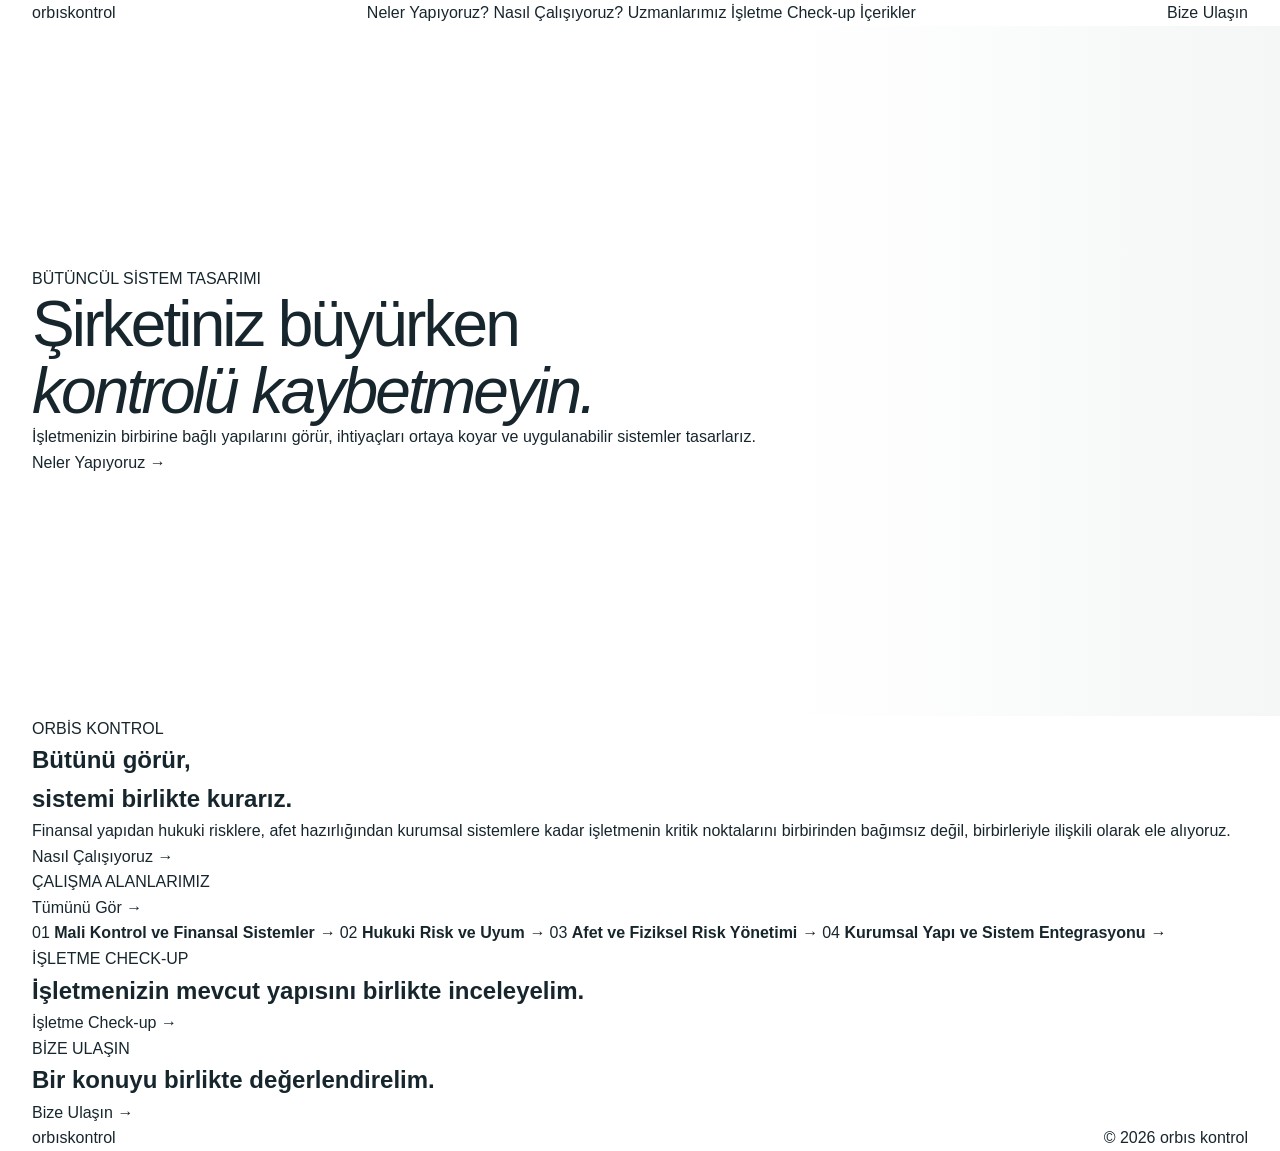
==== commit faa3b879: "Update index.html" ====
--- a/index.html
+++ b/index.html
@@ -4,31 +4,24 @@
     <meta charset="UTF-8">
     <meta name="viewport" content="width=device-width, initial-scale=1.0">
 
-    <title>ORBİS KONTROL | Şirketiniz büyürken kontrolü kaybetmeyin.</title>
-    <meta name="description" content="ORBİS KONTROL; mali kontrol, hukuki risk, afet ve fiziksel risk yönetimi ile kurumsal sistem tasarımı ve uygulaması alanlarında bütüncül danışmanlık sunar.">
+    <title>orbıs kontrol — Şirketiniz büyürken kontrolü kaybetmeyin.</title>
+
+    <meta name="description"
+          content="orbıs kontrol, işletmeler için bütüncül sistem tasarımı ve uygulama hizmetleri sunar.">
 
     <link rel="stylesheet" href="style.css">
 </head>
 
 <body>
 
-<header class="site-header">
+<header class="header">
     <div class="container header-inner">
 
-        <a href="index.html" class="brand">
-            <span class="brand-symbol" aria-hidden="true">
-                <span></span>
-                <span></span>
-                <span></span>
-            </span>
-
-            <span class="brand-name">
-                <strong>ORBİS</strong>
-                <small>KONTROL</small>
-            </span>
+        <a href="index.html" class="logo">
+            orbıs<span>kontrol</span>
         </a>
 
-        <nav class="main-nav">
+        <nav>
             <a href="hizmetler.html">Neler Yapıyoruz?</a>
             <a href="nasil-calisiyoruz.html">Nasıl Çalışıyoruz?</a>
             <a href="uzmanlar.html">Uzmanlarımız</a>
@@ -36,7 +29,7 @@
             <a href="icerikler.html">İçerikler</a>
         </nav>
 
-        <a href="bize-ulasin.html" class="header-contact">
+        <a href="bize-ulasin.html" class="contact-button">
             Bize Ulaşın
         </a>
 
@@ -46,414 +39,175 @@
 
 <main>
 
-    <!-- HERO -->
+    <!-- ANA MESAJ -->
 
     <section class="hero">
-        <div class="container hero-grid">
-
-            <div class="hero-content">
-
-                <div class="eyebrow">
-                    BÜTÜNCÜL SİSTEM TASARIMI
+        <div class="container">
+
+            <div class="hero-label">
+                BÜTÜNCÜL SİSTEM TASARIMI
+            </div>
+
+            <h1>
+                Şirketiniz büyürken<br>
+                <em>kontrolü kaybetmeyin.</em>
+            </h1>
+
+            <p class="hero-description">
+                İşletmenizin birbirine bağlı yapılarını görür,
+                ihtiyaçları ortaya koyar ve uygulanabilir
+                sistemler tasarlarız.
+            </p>
+
+            <a href="hizmetler.html" class="text-link">
+                Neler Yapıyoruz <span>→</span>
+            </a>
+
+        </div>
+    </section>
+
+
+    <!-- KISA TANIM -->
+
+    <section class="statement">
+        <div class="container statement-grid">
+
+            <div class="statement-label">
+                ORBİS KONTROL
+            </div>
+
+            <div class="statement-content">
+
+                <h2>
+                    Bütünü görür,<br>
+                    sistemi birlikte kurarız.
+                </h2>
+
+                <p>
+                    Finansal yapıdan hukuki risklere, afet hazırlığından
+                    kurumsal sistemlere kadar işletmenin kritik
+                    noktalarını birbirinden bağımsız değil,
+                    birbirleriyle ilişkili olarak ele alıyoruz.
+                </p>
+
+                <a href="nasil-calisiyoruz.html" class="text-link">
+                    Nasıl Çalışıyoruz <span>→</span>
+                </a>
+
+            </div>
+
+        </div>
+    </section>
+
+
+    <!-- HİZMETLERİN SADE LİSTESİ -->
+
+    <section class="areas">
+        <div class="container">
+
+            <div class="areas-top">
+                <div class="hero-label">
+                    ÇALIŞMA ALANLARIMIZ
                 </div>
 
-                <h1>
-                    Şirketiniz büyürken<br>
-                    <span>kontrolü kaybetmeyin.</span>
-                </h1>
-
-                <p class="hero-text">
-                    İşletmenizin finansal, hukuki, fiziksel ve kurumsal
-                    yapılarını birlikte ele alıyor; sürdürülebilir ve
-                    uygulanabilir sistemler tasarlıyoruz.
-                </p>
-
-                <div class="hero-actions">
-                    <a href="hizmetler.html" class="button button-dark">
-                        Neler Yapıyoruz
-                        <span>→</span>
-                    </a>
-
-                    <a href="checkup.html" class="button button-light">
-                        İşletme Check-up
-                    </a>
-                </div>
-
-            </div>
-
-
-            <div class="hero-visual" aria-hidden="true">
-
-                <div class="orbital orbital-one"></div>
-                <div class="orbital orbital-two"></div>
-                <div class="orbital orbital-three"></div>
-
-                <div class="visual-core">
-                    <span>ORBİS</span>
-                    <small>KONTROL</small>
-                </div>
-
-                <div class="visual-point point-one"></div>
-                <div class="visual-point point-two"></div>
-                <div class="visual-point point-three"></div>
-                <div class="visual-point point-four"></div>
-
-            </div>
-
-        </div>
-    </section>
-
-
-    <!-- INTRO -->
-
-    <section class="intro-section">
-        <div class="container intro-grid">
-
-            <div class="section-label">
-                <span>01</span>
-                ORBİS KONTROL
-            </div>
-
-            <div class="intro-content">
-
-                <h2>
-                    Bir işletmeyi tek bir açıdan
-                    yönetemezsiniz.
-                </h2>
-
-                <p>
-                    Büyüyen işletmelerde finans, hukuk, operasyon,
-                    insan kaynağı ve teknoloji birbirinden bağımsız
-                    çalışmaz. Bir alandaki zayıflık diğer alanlarda
-                    risk yaratabilir.
-                </p>
-
-                <p>
-                    ORBİS KONTROL, işletmenin tamamına bakarak
-                    mevcut yapıyı analiz eder, ihtiyaçları ortaya
-                    koyar ve uygulanabilir sistemler tasarlar.
-                </p>
-
-            </div>
-
-        </div>
-    </section>
-
-
-    <!-- SERVICES -->
-
-    <section class="services-section">
-
-        <div class="container">
-
-            <div class="section-heading">
-                <div>
-                    <div class="section-label">
-                        <span>02</span>
-                        NELER YAPIYORUZ?
-                    </div>
-
-                    <h2>
-                        İşletmenizin kritik yapılarını
-                        birlikte ele alıyoruz.
-                    </h2>
-                </div>
-            </div>
-
-
-            <div class="service-grid">
-
-                <a href="mali-kontrol.html" class="service-card">
-
-                    <span class="service-number">01</span>
-
-                    <div class="service-icon">
-                        +
-                    </div>
-
-                    <h3>
-                        Mali Kontrol
-                        <br>
-                        ve Finansal Sistemler
-                    </h3>
-
-                    <p>
-                        Finansal görünürlük, raporlama,
-                        süreçler ve kontrol mekanizmaları.
-                    </p>
-
-                    <span class="card-link">
-                        İncele →
-                    </span>
-
-                </a>
-
-
-                <a href="hukuki-risk.html" class="service-card">
-
-                    <span class="service-number">02</span>
-
-                    <div class="service-icon">
-                        +
-                    </div>
-
-                    <h3>
-                        Hukuki Risk
-                        <br>
-                        ve Uyum
-                    </h3>
-
-                    <p>
-                        Sözleşmeler, yetki ve sorumluluklar,
-                        süreçler ve uyum riskleri.
-                    </p>
-
-                    <span class="card-link">
-                        İncele →
-                    </span>
-
-                </a>
-
-
-                <a href="afet-fiziksel-risk.html" class="service-card">
-
-                    <span class="service-number">03</span>
-
-                    <div class="service-icon">
-                        +
-                    </div>
-
-                    <h3>
-                        Afet ve
-                        <br>
-                        Fiziksel Risk
-                    </h3>
-
-                    <p>
-                        Hazırlık, süreklilik, afet ve
-                        fiziksel risklerin yönetimi.
-                    </p>
-
-                    <span class="card-link">
-                        İncele →
-                    </span>
-
-                </a>
-
-
-                <a href="kurumsal-sistem.html" class="service-card">
-
-                    <span class="service-number">04</span>
-
-                    <div class="service-icon">
-                        +
-                    </div>
-
-                    <h3>
-                        Kurumsal Yapı
-                        <br>
-                        ve Sistem Entegrasyonu
-                    </h3>
-
-                    <p>
-                        Süreç, organizasyon, dijitalleşme
-                        ve sistemlerin entegrasyonu.
-                    </p>
-
-                    <span class="card-link">
-                        İncele →
-                    </span>
-
-                </a>
-
-            </div>
-
-        </div>
-
-    </section>
-
-
-    <!-- PROCESS -->
-
-    <section class="process-section">
-
-        <div class="container">
-
-            <div class="process-header">
-
-                <div class="section-label">
+                <a href="hizmetler.html" class="text-link">
+                    Tümünü Gör <span>→</span>
+                </a>
+            </div>
+
+
+            <div class="area-list">
+
+                <a href="mali-kontrol.html" class="area">
+                    <span>01</span>
+                    <strong>Mali Kontrol ve Finansal Sistemler</strong>
+                    <i>→</i>
+                </a>
+
+                <a href="hukuki-risk.html" class="area">
+                    <span>02</span>
+                    <strong>Hukuki Risk ve Uyum</strong>
+                    <i>→</i>
+                </a>
+
+                <a href="afet-fiziksel-risk.html" class="area">
                     <span>03</span>
-                    NASIL ÇALIŞIYORUZ?
-                </div>
-
-                <h2>
-                    Tespitten uygulamaya.
-                </h2>
-
-                <p>
-                    İhtiyacın niteliğine göre yalnızca tespit
-                    yapabilir, görüş sunabilir veya sürecin
-                    tamamını birlikte yürütebiliriz.
-                </p>
-
-            </div>
-
-
-            <div class="process-grid">
-
-                <div class="process-item">
-                    <span>01</span>
-                    <h3>Tespit</h3>
-                    <p>
-                        Mevcut yapıyı, riskleri ve
-                        gelişim alanlarını ortaya koyarız.
-                    </p>
-                </div>
-
-                <div class="process-item">
-                    <span>02</span>
-                    <h3>Görüş</h3>
-                    <p>
-                        Belirli bir konuya ilişkin
-                        uzman değerlendirmesi sunarız.
-                    </p>
-                </div>
-
-                <div class="process-item">
-                    <span>03</span>
-                    <h3>Danışmanlık</h3>
-                    <p>
-                        Kısa veya uzun vadeli uzmanlık
-                        desteği sağlarız.
-                    </p>
-                </div>
-
-                <div class="process-item">
+                    <strong>Afet ve Fiziksel Risk Yönetimi</strong>
+                    <i>→</i>
+                </a>
+
+                <a href="kurumsal-sistem.html" class="area">
                     <span>04</span>
-                    <h3>Uygulama</h3>
-                    <p>
-                        Tasarlanan sistemi işletmenizde
-                        birlikte kurar ve uygularız.
-                    </p>
-                </div>
-
-            </div>
-
-        </div>
-
+                    <strong>Kurumsal Yapı ve Sistem Entegrasyonu</strong>
+                    <i>→</i>
+                </a>
+
+            </div>
+
+        </div>
     </section>
 
 
     <!-- CHECK-UP -->
 
-    <section class="checkup-section">
-
-        <div class="container checkup-box">
-
-            <div class="checkup-number">
-                04
-            </div>
-
-            <div class="checkup-content">
-
-                <div class="section-label">
+    <section class="checkup">
+        <div class="container checkup-inner">
+
+            <div>
+                <div class="hero-label">
                     İŞLETME CHECK-UP
                 </div>
 
                 <h2>
-                    İşletmenizin nerede
-                    durduğunu görün.
+                    İşletmenizin mevcut
+                    yapısını birlikte inceleyelim.
                 </h2>
-
-                <p>
-                    Finansal yapıdan süreçlere, yetki
-                    düzeninden fiziksel risklere kadar
-                    işletmenizin temel kontrol noktalarını
-                    birlikte değerlendirelim.
-                </p>
-
-                <a href="checkup.html" class="button button-dark">
-                    Check-up'ı İncele
-                    <span>→</span>
-                </a>
-
-            </div>
-
-        </div>
-
-    </section>
-
-
-    <!-- CONTACT -->
-
-    <section class="contact-section">
-
-        <div class="container contact-grid">
-
-            <div>
-                <div class="section-label">
-                    05 &nbsp; BİZE ULAŞIN
-                </div>
-
-                <h2>
-                    Bir konuyu birlikte
-                    değerlendirelim.
-                </h2>
-            </div>
-
-            <div class="contact-side">
-
-                <p>
-                    İşletmenizin mevcut yapısı veya
-                    karşılaştığınız belirli bir konu hakkında
-                    bizimle doğrudan iletişime geçebilirsiniz.
-                </p>
-
-                <div class="contact-actions">
-
-                    <a href="bize-ulasin.html" class="button button-dark">
-                        Bize Ulaşın
-                        <span>→</span>
-                    </a>
-
-                    <a href="https://wa.me/" class="whatsapp-link">
-                        WhatsApp'tan Hemen Ulaş
-                    </a>
-
-                </div>
-
-            </div>
-
-        </div>
-
+            </div>
+
+            <a href="checkup.html" class="outline-button">
+                İşletme Check-up <span>→</span>
+            </a>
+
+        </div>
+    </section>
+
+
+    <!-- SON ÇAĞRI -->
+
+    <section class="final-contact">
+        <div class="container">
+
+            <div class="hero-label">
+                BİZE ULAŞIN
+            </div>
+
+            <h2>
+                Bir konuyu birlikte
+                değerlendirelim.
+            </h2>
+
+            <a href="bize-ulasin.html" class="text-link">
+                Bize Ulaşın <span>→</span>
+            </a>
+
+        </div>
     </section>
 
 </main>
 
 
-<footer class="site-footer">
-
+<footer>
     <div class="container footer-inner">
 
-        <div class="footer-brand">
-            <span class="footer-mark">
-                O
-            </span>
-
-            <div>
-                <strong>ORBİS KONTROL</strong>
-                <small>
-                    Bütüncül sistem tasarımı ve uygulama.
-                </small>
-            </div>
-        </div>
-
-        <div class="footer-copy">
-            © 2026 ORBİS KONTROL
+        <div class="footer-logo">
+            orbıs<span>kontrol</span>
+        </div>
+
+        <div>
+            © 2026 orbıs kontrol
         </div>
 
     </div>
-
 </footer>
 
 </body>
--- a/style.css
+++ b/style.css
@@ -1,766 +1,950 @@
-:root{
-  --navy:#10212B;
-  --navy2:#193541;
-  --petrol:#116978;
-  --blue:#45A9B8;
-  --light:#E9F4F5;
-  --paper:#F5F7F6;
-  --white:#FFFFFF;
-  --text:#24353D;
-  --muted:#687980;
-  --line:#D8E2E4;
-}
-
-*{
-  box-sizing:border-box;
-  margin:0;
-  padding:0;
-}
-
-html{
-  scroll-behavior:smooth;
-}
-
-body{
-  font-family:Arial,Helvetica,sans-serif;
-  color:var(--text);
-  background:var(--white);
-  line-height:1.6;
-}
-
-a{
-  color:inherit;
-  text-decoration:none;
-}
-
-.container{
-  width:min(1200px,calc(100% - 48px));
-  margin:auto;
-}
-
-/* =========================
+/* =========================================================
+   ORBİS KONTROL
+   Main visual system
+   ========================================================= */
+
+:root {
+    --ink: #17262d;
+    --ink-soft: #405159;
+    --muted: #718087;
+
+    --petrol: #176b76;
+    --petrol-dark: #105761;
+    --petrol-soft: #dcecef;
+
+    --paper: #f7f8f6;
+    --white: #ffffff;
+
+    --line: #dce3e3;
+    --line-dark: #c8d2d3;
+
+    --max-width: 1240px;
+}
+
+
+/* =========================================================
+   RESET
+   ========================================================= */
+
+* {
+    margin: 0;
+    padding: 0;
+    box-sizing: border-box;
+}
+
+html {
+    scroll-behavior: smooth;
+}
+
+body {
+    background: var(--white);
+    color: var(--ink);
+    font-family:
+        Inter,
+        "Helvetica Neue",
+        Helvetica,
+        Arial,
+        sans-serif;
+    line-height: 1.6;
+    -webkit-font-smoothing: antialiased;
+}
+
+a {
+    color: inherit;
+    text-decoration: none;
+}
+
+img {
+    max-width: 100%;
+    display: block;
+}
+
+button,
+a {
+    -webkit-tap-highlight-color: transparent;
+}
+
+
+/* =========================================================
+   LAYOUT
+   ========================================================= */
+
+.container {
+    width: min(calc(100% - 64px), var(--max-width));
+    margin: 0 auto;
+}
+
+
+/* =========================================================
    HEADER
-========================= */
-
-header{
-  position:absolute;
-  top:0;
-  left:0;
-  width:100%;
-  z-index:10;
-}
-
-.nav{
-  height:88px;
-  display:flex;
-  align-items:center;
-  justify-content:space-between;
-}
-
-.logo{
-  display:flex;
-  align-items:center;
-  gap:11px;
-  color:white;
-  font-size:20px;
-  font-weight:800;
-  letter-spacing:-.6px;
-}
-
-.logo-symbol{
-  width:29px;
-  height:29px;
-  display:grid;
-  grid-template-columns:1fr 1fr;
-  gap:3px;
-}
-
-.logo-symbol span{
-  background:white;
-  border-radius:3px;
-}
-
-.logo-symbol span:nth-child(2),
-.logo-symbol span:nth-child(3){
-  opacity:.5;
-}
-
-.menu{
-  display:flex;
-  gap:30px;
-  color:rgba(255,255,255,.78);
-  font-size:13px;
-}
-
-.menu a:hover{
-  color:white;
-}
-
-.header-button{
-  border:1px solid rgba(255,255,255,.3);
-  color:white;
-  padding:11px 17px;
-  border-radius:6px;
-  font-size:12px;
-  font-weight:700;
-}
-
-/* =========================
+   ========================================================= */
+
+.site-header {
+    height: 88px;
+    border-bottom: 1px solid var(--line);
+    background: rgba(255, 255, 255, 0.96);
+    position: relative;
+    z-index: 10;
+}
+
+.header-inner {
+    height: 100%;
+    display: flex;
+    align-items: center;
+    justify-content: space-between;
+    gap: 32px;
+}
+
+
+/* BRAND */
+
+.brand {
+    display: flex;
+    align-items: center;
+    gap: 13px;
+    flex-shrink: 0;
+}
+
+.brand-symbol {
+    width: 34px;
+    height: 34px;
+    position: relative;
+    display: block;
+}
+
+.brand-symbol::before,
+.brand-symbol::after,
+.brand-symbol span {
+    content: "";
+    position: absolute;
+    border: 1.5px solid var(--ink);
+}
+
+.brand-symbol::before {
+    width: 28px;
+    height: 28px;
+    left: 3px;
+    top: 3px;
+}
+
+.brand-symbol::after {
+    width: 17px;
+    height: 17px;
+    left: 8.5px;
+    top: 8.5px;
+    border-color: var(--petrol);
+}
+
+.brand-symbol span:nth-child(1) {
+    width: 7px;
+    height: 7px;
+    background: var(--petrol);
+    border: 0;
+    left: 13.5px;
+    top: 13.5px;
+}
+
+.brand-symbol span:nth-child(2),
+.brand-symbol span:nth-child(3) {
+    display: none;
+}
+
+.brand-name {
+    display: flex;
+    align-items: baseline;
+    gap: 7px;
+    line-height: 1;
+}
+
+.brand-name strong {
+    font-size: 17px;
+    font-weight: 650;
+    letter-spacing: 0.06em;
+}
+
+.brand-name small {
+    font-size: 10px;
+    font-weight: 500;
+    letter-spacing: 0.18em;
+    color: var(--petrol);
+}
+
+
+/* NAV */
+
+.main-nav {
+    display: flex;
+    align-items: center;
+    gap: 27px;
+    margin-left: auto;
+}
+
+.main-nav a {
+    font-size: 13px;
+    color: var(--ink-soft);
+    white-space: nowrap;
+    transition: color 0.2s ease;
+}
+
+.main-nav a:hover {
+    color: var(--petrol);
+}
+
+
+/* HEADER CONTACT */
+
+.header-contact {
+    font-size: 13px;
+    font-weight: 600;
+    color: var(--white);
+    background: var(--ink);
+    padding: 11px 17px;
+    white-space: nowrap;
+    transition:
+        background 0.2s ease,
+        transform 0.2s ease;
+}
+
+.header-contact:hover {
+    background: var(--petrol);
+    transform: translateY(-1px);
+}
+
+
+/* =========================================================
    HERO
-========================= */
-
-.hero{
-  min-height:720px;
-  background:var(--navy);
-  color:white;
-  position:relative;
-  overflow:hidden;
-}
-
-.hero:before{
-  content:"";
-  position:absolute;
-  inset:0;
-  background-image:
-    linear-gradient(rgba(255,255,255,.035) 1px,transparent 1px),
-    linear-gradient(90deg,rgba(255,255,255,.035) 1px,transparent 1px);
-  background-size:80px 80px;
-}
-
-.hero-inner{
-  min-height:720px;
-  position:relative;
-  z-index:2;
-  display:grid;
-  grid-template-columns:1fr 1fr;
-  align-items:center;
-  gap:60px;
-}
-
-.eyebrow{
-  color:var(--blue);
-  font-size:11px;
-  letter-spacing:2.5px;
-  font-weight:800;
-  text-transform:uppercase;
-  display:flex;
-  align-items:center;
-  gap:12px;
-  margin-bottom:25px;
-}
-
-.eyebrow:before{
-  content:"";
-  width:35px;
-  height:1px;
-  background:var(--blue);
-}
-
-.hero h1{
-  font-size:clamp(52px,6vw,82px);
-  line-height:.95;
-  letter-spacing:-4px;
-  max-width:680px;
-  margin-bottom:30px;
-}
-
-.hero-text{
-  color:#B8C8CD;
-  font-size:17px;
-  max-width:560px;
-  line-height:1.75;
-  margin-bottom:35px;
-}
-
-.buttons{
-  display:flex;
-  gap:12px;
-}
-
-.btn{
-  display:inline-flex;
-  align-items:center;
-  justify-content:center;
-  padding:15px 21px;
-  border-radius:6px;
-  font-size:13px;
-  font-weight:800;
-}
-
-.btn-light{
-  background:white;
-  color:var(--navy);
-}
-
-.btn-outline{
-  border:1px solid rgba(255,255,255,.28);
-  color:white;
-}
-
-/* =========================
-   HERO DIAGRAM
-========================= */
-
-.diagram{
-  height:500px;
-  position:relative;
-}
-
-.diagram-ring{
-  position:absolute;
-  width:420px;
-  height:420px;
-  border:1px solid rgba(255,255,255,.14);
-  border-radius:50%;
-  left:50%;
-  top:50%;
-  transform:translate(-50%,-50%);
-}
-
-.diagram-ring:before{
-  content:"";
-  position:absolute;
-  inset:55px;
-  border:1px dashed rgba(69,169,184,.35);
-  border-radius:50%;
-}
-
-.diagram-center{
-  position:absolute;
-  width:135px;
-  height:135px;
-  background:white;
-  color:var(--navy);
-  border-radius:50%;
-  left:50%;
-  top:50%;
-  transform:translate(-50%,-50%);
-  display:flex;
-  align-items:center;
-  justify-content:center;
-  text-align:center;
-  font-weight:900;
-  font-size:18px;
-  line-height:1.1;
-  box-shadow:0 25px 70px rgba(0,0,0,.3);
-}
-
-.system{
-  position:absolute;
-  width:135px;
-  height:135px;
-  border-radius:50%;
-  border:1px solid rgba(255,255,255,.18);
-  background:rgba(255,255,255,.045);
-  display:flex;
-  flex-direction:column;
-  justify-content:center;
-  align-items:center;
-  text-align:center;
-}
-
-.system strong{
-  font-size:13px;
-  letter-spacing:1px;
-}
-
-.system small{
-  color:#91A8AF;
-  font-size:9px;
-  margin-top:4px;
-}
-
-.system.one{
-  top:0;
-  left:50%;
-  transform:translateX(-50%);
-}
-
-.system.two{
-  right:0;
-  top:50%;
-  transform:translateY(-50%);
-}
-
-.system.three{
-  bottom:0;
-  left:50%;
-  transform:translateX(-50%);
-}
-
-.system.four{
-  left:0;
-  top:50%;
-  transform:translateY(-50%);
-}
-
-/* =========================
-   GENERAL PAGE
-========================= */
-
-.page-hero{
-  background:var(--navy);
-  color:white;
-  padding:170px 0 100px;
-}
-
-.page-hero h1{
-  font-size:clamp(48px,6vw,76px);
-  line-height:.98;
-  letter-spacing:-4px;
-  max-width:850px;
-  margin-bottom:28px;
-}
-
-.page-hero p{
-  color:#B8C8CD;
-  font-size:18px;
-  line-height:1.7;
-  max-width:720px;
-}
-
-.content{
-  padding:100px 0;
-}
-
-.content-grid{
-  display:grid;
-  grid-template-columns:32% 68%;
-  gap:70px;
-}
-
-.content h2{
-  font-size:44px;
-  line-height:1.05;
-  letter-spacing:-2px;
-  color:var(--navy);
-  margin-bottom:25px;
-}
-
-.content h3{
-  font-size:25px;
-  color:var(--navy);
-  margin-bottom:12px;
-}
-
-.content p{
-  color:#5D6E75;
-  font-size:15px;
-  line-height:1.8;
-  margin-bottom:24px;
-}
-
-.label{
-  color:var(--petrol);
-  font-size:11px;
-  letter-spacing:2px;
-  font-weight:800;
-  margin-bottom:18px;
-}
-
-/* =========================
-   APPROACH
-========================= */
-
-.approach-list{
-  border-top:1px solid var(--line);
-}
-
-.approach-item{
-  display:grid;
-  grid-template-columns:75px 1fr;
-  gap:20px;
-  padding:35px 0;
-  border-bottom:1px solid var(--line);
-}
-
-.approach-number{
-  color:var(--petrol);
-  font-size:12px;
-  font-weight:800;
-}
-
-.approach-item p:last-child{
-  margin-bottom:0;
-}
-
-/* =========================
-   PRINCIPLES
-========================= */
-
-.principles{
-  background:var(--paper);
-  padding:100px 0;
-}
-
-.principle-grid{
-  display:grid;
-  grid-template-columns:repeat(2,1fr);
-  gap:1px;
-  background:var(--line);
-  border:1px solid var(--line);
-}
-
-.principle{
-  background:var(--paper);
-  padding:45px;
-}
-
-.principle span{
-  color:var(--blue);
-  font-size:11px;
-  font-weight:800;
-  letter-spacing:1.5px;
-}
-
-.principle h3{
-  margin:12px 0;
-  font-size:25px;
-  color:var(--navy);
-}
-
-.principle p{
-  margin:0;
-  color:var(--muted);
-  font-size:14px;
-}
-
-/* =========================
-   CTA
-========================= */
-
-.page-cta{
-  padding:90px 0;
-}
-
-.page-cta-box{
-  background:var(--petrol);
-  color:white;
-  padding:60px;
-  display:flex;
-  justify-content:space-between;
-  align-items:center;
-  gap:40px;
-}
-
-.page-cta-box h2{
-  color:white;
-  font-size:42px;
-  line-height:1.05;
-  letter-spacing:-2px;
-  margin:0 0 15px;
-}
-
-.page-cta-box p{
-  color:#C8E0E4;
-  max-width:650px;
-  margin:0;
-}
-
-/* =========================
+   ========================================================= */
+
+.hero {
+    min-height: 690px;
+    display: flex;
+    align-items: center;
+    overflow: hidden;
+    background:
+        linear-gradient(
+            90deg,
+            #ffffff 0%,
+            #ffffff 62%,
+            #f4f7f6 100%
+        );
+}
+
+.hero-grid {
+    display: grid;
+    grid-template-columns: 1.04fr 0.96fr;
+    align-items: center;
+    gap: 70px;
+}
+
+.hero-content {
+    padding: 70px 0;
+    position: relative;
+    z-index: 2;
+}
+
+.eyebrow,
+.section-label {
+    font-size: 11px;
+    font-weight: 650;
+    letter-spacing: 0.16em;
+    color: var(--petrol);
+}
+
+.eyebrow {
+    margin-bottom: 25px;
+}
+
+.hero h1 {
+    max-width: 760px;
+    font-size: clamp(46px, 5vw, 74px);
+    line-height: 1.04;
+    letter-spacing: -0.045em;
+    font-weight: 500;
+}
+
+.hero h1 span {
+    color: var(--petrol);
+}
+
+.hero-text {
+    max-width: 590px;
+    margin-top: 30px;
+    color: var(--ink-soft);
+    font-size: 17px;
+    line-height: 1.75;
+}
+
+.hero-actions {
+    display: flex;
+    align-items: center;
+    gap: 12px;
+    margin-top: 36px;
+}
+
+
+/* BUTTONS */
+
+.button {
+    display: inline-flex;
+    align-items: center;
+    justify-content: center;
+    gap: 22px;
+    min-height: 49px;
+    padding: 0 20px;
+    font-size: 13px;
+    font-weight: 600;
+    transition:
+        background 0.2s ease,
+        color 0.2s ease,
+        border-color 0.2s ease,
+        transform 0.2s ease;
+}
+
+.button span {
+    font-size: 17px;
+    font-weight: 400;
+}
+
+.button-dark {
+    background: var(--ink);
+    color: var(--white);
+    border: 1px solid var(--ink);
+}
+
+.button-dark:hover {
+    background: var(--petrol);
+    border-color: var(--petrol);
+    transform: translateY(-1px);
+}
+
+.button-light {
+    background: transparent;
+    color: var(--ink);
+    border: 1px solid var(--line-dark);
+}
+
+.button-light:hover {
+    border-color: var(--petrol);
+    color: var(--petrol);
+}
+
+
+/* =========================================================
+   HERO VISUAL
+   ========================================================= */
+
+.hero-visual {
+    height: 500px;
+    position: relative;
+    display: flex;
+    align-items: center;
+    justify-content: center;
+}
+
+.orbital {
+    position: absolute;
+    border: 1px solid var(--line-dark);
+    border-radius: 50%;
+}
+
+.orbital-one {
+    width: 370px;
+    height: 370px;
+}
+
+.orbital-two {
+    width: 270px;
+    height: 270px;
+    border-color: #b9ccce;
+}
+
+.orbital-three {
+    width: 160px;
+    height: 160px;
+    border-color: var(--petrol);
+}
+
+.visual-core {
+    width: 112px;
+    height: 112px;
+    border-radius: 50%;
+    background: var(--ink);
+    color: var(--white);
+    display: flex;
+    align-items: center;
+    justify-content: center;
+    flex-direction: column;
+    position: relative;
+    z-index: 3;
+}
+
+.visual-core span {
+    font-size: 13px;
+    font-weight: 600;
+    letter-spacing: 0.14em;
+}
+
+.visual-core small {
+    margin-top: 5px;
+    font-size: 8px;
+    color: #9fc4c8;
+    letter-spacing: 0.19em;
+}
+
+.visual-point {
+    position: absolute;
+    width: 9px;
+    height: 9px;
+    background: var(--petrol);
+    border-radius: 50%;
+    z-index: 4;
+}
+
+.point-one {
+    top: 69px;
+    left: calc(50% + 42px);
+}
+
+.point-two {
+    right: 72px;
+    top: 50%;
+}
+
+.point-three {
+    bottom: 73px;
+    left: calc(50% - 53px);
+}
+
+.point-four {
+    left: 73px;
+    top: calc(50% - 19px);
+}
+
+
+/* =========================================================
+   INTRO
+   ========================================================= */
+
+.intro-section {
+    padding: 145px 0;
+    border-top: 1px solid var(--line);
+}
+
+.intro-grid {
+    display: grid;
+    grid-template-columns: 0.38fr 1fr;
+    gap: 100px;
+}
+
+.section-label {
+    display: flex;
+    gap: 15px;
+    align-items: flex-start;
+}
+
+.section-label span {
+    color: var(--muted);
+    font-weight: 500;
+}
+
+.intro-content {
+    max-width: 780px;
+}
+
+.intro-content h2 {
+    font-size: clamp(35px, 4vw, 53px);
+    line-height: 1.12;
+    letter-spacing: -0.035em;
+    font-weight: 500;
+    max-width: 720px;
+}
+
+.intro-content p {
+    max-width: 700px;
+    margin-top: 28px;
+    color: var(--ink-soft);
+    font-size: 16px;
+    line-height: 1.8;
+}
+
+
+/* =========================================================
+   SERVICES
+   ========================================================= */
+
+.services-section {
+    padding: 125px 0 140px;
+    background: var(--paper);
+    border-top: 1px solid var(--line);
+}
+
+.section-heading {
+    max-width: 780px;
+    margin-bottom: 62px;
+}
+
+.section-heading h2 {
+    margin-top: 20px;
+    font-size: clamp(35px, 4vw, 52px);
+    line-height: 1.12;
+    letter-spacing: -0.035em;
+    font-weight: 500;
+}
+
+.service-grid {
+    display: grid;
+    grid-template-columns: repeat(2, 1fr);
+    border-top: 1px solid var(--line-dark);
+    border-left: 1px solid var(--line-dark);
+}
+
+.service-card {
+    min-height: 365px;
+    padding: 35px 37px;
+    border-right: 1px solid var(--line-dark);
+    border-bottom: 1px solid var(--line-dark);
+    position: relative;
+    display: flex;
+    flex-direction: column;
+    transition:
+        background 0.25s ease,
+        transform 0.25s ease;
+}
+
+.service-card:hover {
+    background: var(--white);
+}
+
+.service-number {
+    position: absolute;
+    top: 35px;
+    right: 37px;
+    font-size: 11px;
+    color: var(--muted);
+}
+
+.service-icon {
+    width: 38px;
+    height: 38px;
+    border: 1px solid var(--petrol);
+    color: var(--petrol);
+    display: flex;
+    align-items: center;
+    justify-content: center;
+    font-size: 21px;
+    font-weight: 300;
+    margin-bottom: 62px;
+}
+
+.service-card h3 {
+    font-size: 27px;
+    line-height: 1.2;
+    letter-spacing: -0.025em;
+    font-weight: 500;
+}
+
+.service-card p {
+    margin-top: 20px;
+    max-width: 420px;
+    color: var(--ink-soft);
+    font-size: 14px;
+    line-height: 1.7;
+}
+
+.card-link {
+    margin-top: auto;
+    padding-top: 35px;
+    color: var(--petrol);
+    font-size: 12px;
+    font-weight: 650;
+    letter-spacing: 0.04em;
+}
+
+
+/* =========================================================
+   PROCESS
+   ========================================================= */
+
+.process-section {
+    padding: 140px 0;
+    border-bottom: 1px solid var(--line);
+}
+
+.process-header {
+    max-width: 760px;
+}
+
+.process-header h2 {
+    margin-top: 20px;
+    font-size: clamp(35px, 4vw, 52px);
+    line-height: 1.12;
+    letter-spacing: -0.035em;
+    font-weight: 500;
+}
+
+.process-header p {
+    max-width: 620px;
+    margin-top: 25px;
+    color: var(--ink-soft);
+}
+
+.process-grid {
+    margin-top: 75px;
+    display: grid;
+    grid-template-columns: repeat(4, 1fr);
+    border-top: 1px solid var(--line-dark);
+}
+
+.process-item {
+    min-height: 250px;
+    padding: 28px 28px 25px 0;
+    margin-right: 28px;
+    border-right: 1px solid var(--line-dark);
+}
+
+.process-item:last-child {
+    border-right: 0;
+    margin-right: 0;
+}
+
+.process-item > span {
+    font-size: 11px;
+    color: var(--petrol);
+    letter-spacing: 0.08em;
+}
+
+.process-item h3 {
+    margin-top: 58px;
+    font-size: 25px;
+    font-weight: 500;
+}
+
+.process-item p {
+    margin-top: 13px;
+    color: var(--ink-soft);
+    font-size: 13px;
+    line-height: 1.7;
+}
+
+
+/* =========================================================
+   CHECKUP
+   ========================================================= */
+
+.checkup-section {
+    padding: 110px 0;
+    background: var(--petrol-soft);
+}
+
+.checkup-box {
+    display: grid;
+    grid-template-columns: 120px 1fr;
+    gap: 60px;
+}
+
+.checkup-number {
+    font-size: 13px;
+    color: var(--petrol);
+    letter-spacing: 0.12em;
+}
+
+.checkup-content {
+    max-width: 720px;
+}
+
+.checkup-content h2 {
+    margin-top: 18px;
+    font-size: clamp(37px, 4vw, 54px);
+    line-height: 1.1;
+    letter-spacing: -0.035em;
+    font-weight: 500;
+}
+
+.checkup-content p {
+    max-width: 620px;
+    margin: 25px 0 32px;
+    color: var(--ink-soft);
+    font-size: 15px;
+}
+
+
+/* =========================================================
+   CONTACT
+   ========================================================= */
+
+.contact-section {
+    padding: 135px 0;
+}
+
+.contact-grid {
+    display: grid;
+    grid-template-columns: 1fr 0.75fr;
+    gap: 100px;
+}
+
+.contact-grid h2 {
+    max-width: 650px;
+    margin-top: 20px;
+    font-size: clamp(40px, 4.5vw, 62px);
+    line-height: 1.08;
+    letter-spacing: -0.04em;
+    font-weight: 500;
+}
+
+.contact-side {
+    padding-top: 48px;
+}
+
+.contact-side p {
+    max-width: 460px;
+    color: var(--ink-soft);
+    font-size: 15px;
+    line-height: 1.8;
+}
+
+.contact-actions {
+    margin-top: 32px;
+    display: flex;
+    flex-direction: column;
+    align-items: flex-start;
+    gap: 18px;
+}
+
+.whatsapp-link {
+    color: var(--petrol);
+    font-size: 13px;
+    font-weight: 600;
+    border-bottom: 1px solid var(--petrol);
+    padding-bottom: 3px;
+}
+
+
+/* =========================================================
    FOOTER
-========================= */
-
-footer{
-  background:#0B171D;
-  color:white;
-  padding:50px 0 25px;
-}
-
-.footer-top{
-  display:flex;
-  justify-content:space-between;
-  gap:40px;
-}
-
-.footer-logo{
-  font-size:21px;
-  font-weight:800;
-}
-
-.footer-description{
-  color:#7F939A;
-  font-size:12px;
-  max-width:370px;
-  margin-top:10px;
-}
-
-.footer-links{
-  display:flex;
-  gap:28px;
-  color:#A7B7BC;
-  font-size:12px;
-}
-
-.copyright{
-  border-top:1px solid rgba(255,255,255,.1);
-  margin-top:40px;
-  padding-top:20px;
-  color:#5F737A;
-  font-size:10px;
-}
-
-/* =========================
-   MOBILE
-========================= */
-
-@media(max-width:900px){
-
-  .menu{
-    display:none;
-  }
-
-  .hero-inner,
-  .content-grid{
-    grid-template-columns:1fr;
-  }
-
-  .hero-inner{
-    padding:130px 0 70px;
-  }
-
-  .diagram{
-    height:420px;
-  }
-
-  .principle-grid{
-    grid-template-columns:1fr;
-  }
-
-  .page-cta-box{
-    display:block;
-  }
-
-  .page-cta-box .btn{
-    margin-top:25px;
-  }
-}
-
-@media(max-width:600px){
-
-  .container{
-    width:calc(100% - 30px);
-  }
-
-  .header-button{
-    display:none;
-  }
-
-  .hero h1,
-  .page-hero h1{
-    font-size:46px;
-    letter-spacing:-3px;
-  }
-
-  .diagram{
-    transform:scale(.78);
-    margin:-40px;
-  }
-
-  .content,
-  .principles,
-  .page-cta{
-    padding:70px 0;
-  }
-
-  .content h2{
-    font-size:38px;
-  }
-
-  .principle{
-    padding:30px;
-  }
-
-  .page-cta-box{
-    padding:35px;
-  }
-
-  .footer-top{
-    flex-direction:column;
-  }
-
-  .footer-links{
-    flex-wrap:wrap;
-  }
-}
-/* HİZMETLER */
-
-.service-list{
-border-top:1px solid var(--line);
-}
-
-.service-block{
-display:grid;
-grid-template-columns:75px 1fr;
-gap:30px;
-padding:55px 0;
-border-bottom:1px solid var(--line);
-}
-
-.service-number{
-color:var(--petrol);
-font-size:12px;
-font-weight:800;
-letter-spacing:1px;
-padding-top:7px;
-}
-
-.service-label{
-color:var(--blue);
-font-size:11px;
-font-weight:800;
-letter-spacing:2px;
-margin-bottom:14px;
-}
-
-.service-content h2{
-font-size:38px;
-line-height:1.1;
-letter-spacing:-1.5px;
-color:var(--navy);
-margin-bottom:18px;
-}
-
-.service-content > p{
-max-width:760px;
-color:var(--muted);
-font-size:15px;
-line-height:1.8;
-margin-bottom:30px;
-}
-
-.service-items{
-display:grid;
-grid-template-columns:repeat(2,1fr);
-border-top:1px solid var(--line);
-}
-
-.service-items div{
-padding:14px 18px 14px 0;
-border-bottom:1px solid var(--line);
-color:var(--text);
-font-size:13px;
-}
-
-.service-items div:before{
-content:"→";
-color:var(--blue);
-margin-right:10px;
-}
-
-/* HİZMETLER MOBİL */
-
-@media(max-width:900px){
-
-.service-block{
-grid-template-columns:1fr;
-gap:10px;
-}
-
-.service-number{
-padding-top:0;
-}
-
-.service-content h2{
-font-size:32px;
-}
-
-.service-items{
-grid-template-columns:1fr;
-}
-
-}
-/* HİZMETLER GELİŞMİŞ TASARIM */
-
-.service-list{
-border-top:none;
-display:grid;
-gap:18px;
-}
-
-.service-block{
-display:grid;
-grid-template-columns:90px 1fr;
-gap:35px;
-padding:42px 45px;
-border:1px solid var(--line);
-background:white;
-position:relative;
-overflow:hidden;
-transition:transform .2s ease, box-shadow .2s ease;
-}
-
-.service-block:hover{
-transform:translateY(-3px);
-box-shadow:0 15px 35px rgba(16,33,43,.08);
-}
-
-.service-block:before{
-content:"";
-position:absolute;
-left:0;
-top:0;
-bottom:0;
-width:5px;
-background:var(--petrol);
-}
-
-.service-number{
-font-size:34px;
-line-height:1;
-color:var(--blue);
-font-weight:800;
-letter-spacing:-2px;
-padding-top:2px;
-}
-
-.service-label{
-display:inline-block;
-background:var(--light);
-color:var(--petrol);
-padding:6px 10px;
-font-size:10px;
-letter-spacing:2px;
-font-weight:800;
-margin-bottom:16px;
-}
-
-.service-content h2{
-font-size:34px;
-line-height:1.08;
-letter-spacing:-1.5px;
-color:var(--navy);
-margin-bottom:15px;
-}
-
-.service-content > p{
-max-width:780px;
-color:var(--muted);
-font-size:14px;
-line-height:1.8;
-margin-bottom:28px;
-}
-
-.service-items{
-display:grid;
-grid-template-columns:repeat(2,1fr);
-border-top:1px solid var(--line);
-background:var(--paper);
-}
-
-.service-items div{
-padding:14px 18px;
-border-bottom:1px solid var(--line);
-color:var(--text);
-font-size:12px;
-}
-
-.service-items div:nth-child(odd){
-border-right:1px solid var(--line);
-}
-
-.service-items div:before{
-content:"";
-display:inline-block;
-width:6px;
-hei
+   ========================================================= */
+
+.site-footer {
+    background: var(--ink);
+    color: var(--white);
+    padding: 42px 0;
+}
+
+.footer-inner {
+    display: flex;
+    align-items: center;
+    justify-content: space-between;
+    gap: 30px;
+}
+
+.footer-brand {
+    display: flex;
+    align-items: center;
+    gap: 15px;
+}
+
+.footer-mark {
+    width: 32px;
+    height: 32px;
+    border: 1px solid #718087;
+    display: flex;
+    align-items: center;
+    justify-content: center;
+    font-size: 14px;
+}
+
+.footer-brand strong {
+    display: block;
+    font-size: 13px;
+    font-weight: 600;
+    letter-spacing: 0.1em;
+}
+
+.footer-brand small {
+    display: block;
+    margin-top: 4px;
+    color: #9ba9ad;
+    font-size: 10px;
+}
+
+.footer-copy {
+    color: #8d9ca0;
+    font-size: 11px;
+}
+
+
+/* =========================================================
+   RESPONSIVE
+   ========================================================= */
+
+@media (max-width: 1100px) {
+
+    .main-nav {
+        gap: 17px;
+    }
+
+    .main-nav a {
+        font-size: 12px;
+    }
+
+    .hero-grid {
+        gap: 30px;
+    }
+
+    .hero-visual {
+        transform: scale(0.85);
+    }
+}
+
+
+@media (max-width: 900px) {
+
+    .site-header {
+        height: auto;
+        padding: 20px 0;
+    }
+
+    .header-inner {
+        flex-wrap: wrap;
+    }
+
+    .main-nav {
+        order: 3;
+        width: 100%;
+        overflow-x: auto;
+        padding-top: 10px;
+        padding-bottom: 4px;
+    }
+
+    .hero {
+        min-height: auto;
+    }
+
+    .hero-grid {
+        grid-template-columns: 1fr;
+    }
+
+    .hero-content {
+        padding: 85px 0 30px;
+    }
+
+    .hero-visual {
+        height: 380px;
+        margin-bottom: 55px;
+    }
+
+    .intro-grid,
+    .contact-grid {
+        grid-template-columns: 1fr;
+        gap: 45px;
+    }
+
+    .process-grid {
+        grid-template-columns: repeat(2, 1fr);
+    }
+
+    .process-item:nth-child(2) {
+        border-right: 0;
+    }
+
+    .process-item:nth-child(3) {
+        border-top: 1px solid var(--line-dark);
+    }
+
+    .process-item:nth-child(4) {
+        border-top: 1px solid var(--line-dark);
+    }
+}
+
+
+@media (max-width: 620px) {
+
+    .container {
+        width: min(calc(100% - 36px), var(--max-width));
+    }
+
+    .header-contact {
+        display: none;
+    }
+
+    .brand-name strong {
+        font-size: 15px;
+    }
+
+    .brand-name small {
+        font-size: 8px;
+    }
+
+    .main-nav {
+        gap: 22px;
+    }
+
+    .hero h1 {
+        font-size: 45px;
+    }
+
+    .hero-text {
+        font-size: 15px;
+    }
+
+    .hero-actions {
+        flex-direction: column;
+        align-items: stretch;
+    }
+
+    .button {
+        width: 100%;
+    }
+
+    .hero-visual {
+        height: 300px;
+        transform: scale(0.72);
+        margin-top: -20px;
+        margin-bottom: 15px;
+    }
+
+    .intro-section,
+    .services-section,
+    .process-section,
+    .contact-section {
+        padding: 90px 0;
+    }
+
+    .service-grid {
+        grid-template-columns: 1fr;
+    }
+
+    .service-card {
+        min-height: 330px;
+    }
+
+    .process-grid {
+        grid-template-columns: 1fr;
+    }
+
+    .process-item,
+    .process-item:nth-child(2),
+    .process-item:nth-child(3),
+    .process-item:nth-child(4) {
+        border-right: 0;
+        border-bottom: 1px solid var(--line-dark);
+        margin-right: 0;
+    }
+
+    .process-item:last-child {
+        border-bottom: 0;
+    }
+
+    .checkup-section {
+        padding: 85px 0;
+    }
+
+    .checkup-box {
+        grid-template-columns: 1fr;
+        gap: 20px;
+    }
+
+    .footer-inner {
+        flex-direction: column;
+        align-items: flex-start;
+    }
+}
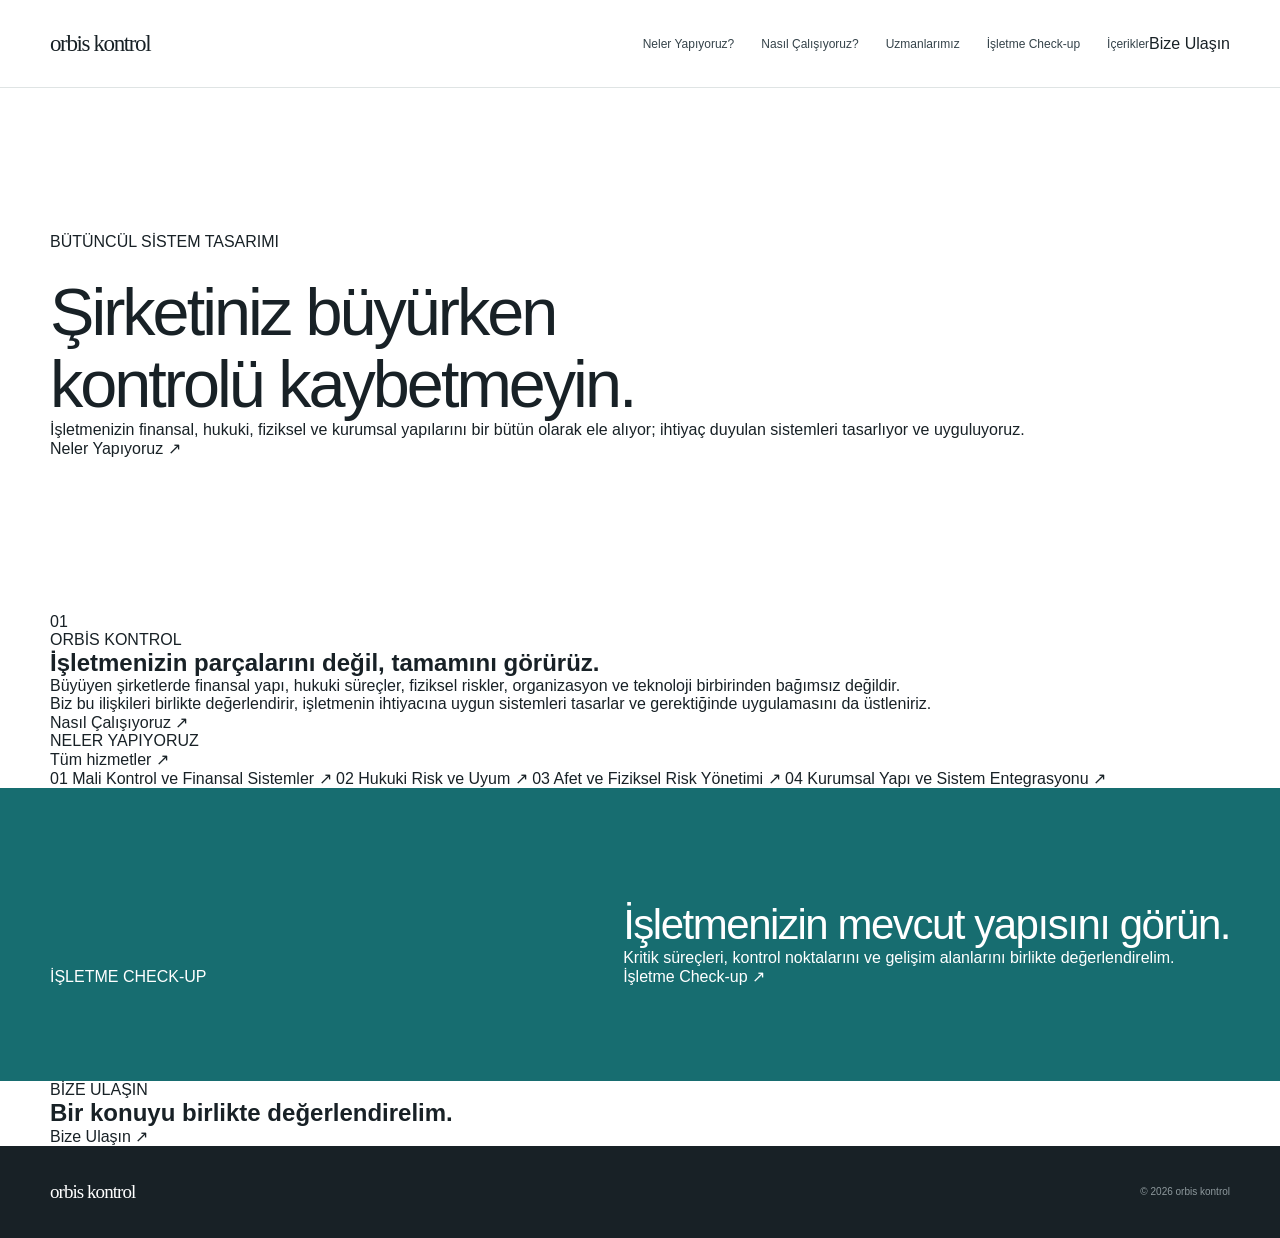
==== commit e7cc1321: "Update index.html" ====
--- a/index.html
+++ b/index.html
@@ -4,10 +4,9 @@
     <meta charset="UTF-8">
     <meta name="viewport" content="width=device-width, initial-scale=1.0">
 
-    <title>orbıs kontrol — Şirketiniz büyürken kontrolü kaybetmeyin.</title>
-
-    <meta name="description"
-          content="orbıs kontrol, işletmeler için bütüncül sistem tasarımı ve uygulama hizmetleri sunar.">
+    <title>orbis kontrol | Şirketiniz büyürken kontrolü kaybetmeyin.</title>
+
+    <meta name="description" content="orbis kontrol — bütüncül sistem tasarımı ve uygulama.">
 
     <link rel="stylesheet" href="style.css">
 </head>
@@ -17,11 +16,9 @@
 <header class="header">
     <div class="container header-inner">
 
-        <a href="index.html" class="logo">
-            orbıs<span>kontrol</span>
-        </a>
-
-        <nav>
+        <a href="index.html" class="logo">orbis kontrol</a>
+
+        <nav class="nav">
             <a href="hizmetler.html">Neler Yapıyoruz?</a>
             <a href="nasil-calisiyoruz.html">Nasıl Çalışıyoruz?</a>
             <a href="uzmanlar.html">Uzmanlarımız</a>
@@ -29,7 +26,7 @@
             <a href="icerikler.html">İçerikler</a>
         </nav>
 
-        <a href="bize-ulasin.html" class="contact-button">
+        <a href="bize-ulasin.html" class="nav-contact">
             Bize Ulaşın
         </a>
 
@@ -39,145 +36,186 @@
 
 <main>
 
-    <!-- ANA MESAJ -->
+    <!-- HERO -->
 
     <section class="hero">
-        <div class="container">
-
-            <div class="hero-label">
+
+        <div class="container hero-inner">
+
+            <div class="hero-kicker">
                 BÜTÜNCÜL SİSTEM TASARIMI
             </div>
 
             <h1>
                 Şirketiniz büyürken<br>
-                <em>kontrolü kaybetmeyin.</em>
+                kontrolü kaybetmeyin.
             </h1>
 
-            <p class="hero-description">
-                İşletmenizin birbirine bağlı yapılarını görür,
-                ihtiyaçları ortaya koyar ve uygulanabilir
-                sistemler tasarlarız.
-            </p>
-
-            <a href="hizmetler.html" class="text-link">
-                Neler Yapıyoruz <span>→</span>
-            </a>
-
-        </div>
-    </section>
-
-
-    <!-- KISA TANIM -->
-
-    <section class="statement">
-        <div class="container statement-grid">
-
-            <div class="statement-label">
-                ORBİS KONTROL
-            </div>
-
-            <div class="statement-content">
+            <div class="hero-bottom">
+
+                <p>
+                    İşletmenizin finansal, hukuki, fiziksel ve
+                    kurumsal yapılarını bir bütün olarak ele alıyor;
+                    ihtiyaç duyulan sistemleri tasarlıyor ve uyguluyoruz.
+                </p>
+
+                <a href="hizmetler.html" class="arrow-link">
+                    Neler Yapıyoruz
+                    <span>↗</span>
+                </a>
+
+            </div>
+
+        </div>
+
+    </section>
+
+
+    <!-- INTRO -->
+
+    <section class="intro">
+
+        <div class="container intro-inner">
+
+            <div class="intro-index">01</div>
+
+            <div class="intro-content">
+
+                <div class="small-title">
+                    ORBİS KONTROL
+                </div>
 
                 <h2>
-                    Bütünü görür,<br>
-                    sistemi birlikte kurarız.
+                    İşletmenizin parçalarını
+                    değil, tamamını görürüz.
                 </h2>
 
                 <p>
-                    Finansal yapıdan hukuki risklere, afet hazırlığından
-                    kurumsal sistemlere kadar işletmenin kritik
-                    noktalarını birbirinden bağımsız değil,
-                    birbirleriyle ilişkili olarak ele alıyoruz.
-                </p>
-
-                <a href="nasil-calisiyoruz.html" class="text-link">
-                    Nasıl Çalışıyoruz <span>→</span>
-                </a>
-
-            </div>
-
-        </div>
-    </section>
-
-
-    <!-- HİZMETLERİN SADE LİSTESİ -->
-
-    <section class="areas">
+                    Büyüyen şirketlerde finansal yapı, hukuki süreçler,
+                    fiziksel riskler, organizasyon ve teknoloji
+                    birbirinden bağımsız değildir.
+                </p>
+
+                <p>
+                    Biz bu ilişkileri birlikte değerlendirir,
+                    işletmenin ihtiyacına uygun sistemleri
+                    tasarlar ve gerektiğinde uygulamasını da üstleniriz.
+                </p>
+
+                <a href="nasil-calisiyoruz.html" class="arrow-link">
+                    Nasıl Çalışıyoruz
+                    <span>↗</span>
+                </a>
+
+            </div>
+
+        </div>
+
+    </section>
+
+
+    <!-- SERVICES -->
+
+    <section class="services">
+
         <div class="container">
 
-            <div class="areas-top">
-                <div class="hero-label">
-                    ÇALIŞMA ALANLARIMIZ
+            <div class="services-heading">
+
+                <div class="small-title">
+                    NELER YAPIYORUZ
                 </div>
 
-                <a href="hizmetler.html" class="text-link">
-                    Tümünü Gör <span>→</span>
-                </a>
-            </div>
-
-
-            <div class="area-list">
-
-                <a href="mali-kontrol.html" class="area">
-                    <span>01</span>
-                    <strong>Mali Kontrol ve Finansal Sistemler</strong>
-                    <i>→</i>
-                </a>
-
-                <a href="hukuki-risk.html" class="area">
-                    <span>02</span>
-                    <strong>Hukuki Risk ve Uyum</strong>
-                    <i>→</i>
-                </a>
-
-                <a href="afet-fiziksel-risk.html" class="area">
-                    <span>03</span>
-                    <strong>Afet ve Fiziksel Risk Yönetimi</strong>
-                    <i>→</i>
-                </a>
-
-                <a href="kurumsal-sistem.html" class="area">
-                    <span>04</span>
-                    <strong>Kurumsal Yapı ve Sistem Entegrasyonu</strong>
-                    <i>→</i>
-                </a>
-
-            </div>
-
-        </div>
-    </section>
-
-
-    <!-- CHECK-UP -->
+                <a href="hizmetler.html" class="arrow-link">
+                    Tüm hizmetler
+                    <span>↗</span>
+                </a>
+
+            </div>
+
+
+            <div class="services-list">
+
+                <a href="mali-kontrol.html" class="service-row">
+                    <span class="service-no">01</span>
+                    <span class="service-name">
+                        Mali Kontrol ve Finansal Sistemler
+                    </span>
+                    <span class="service-arrow">↗</span>
+                </a>
+
+                <a href="hukuki-risk.html" class="service-row">
+                    <span class="service-no">02</span>
+                    <span class="service-name">
+                        Hukuki Risk ve Uyum
+                    </span>
+                    <span class="service-arrow">↗</span>
+                </a>
+
+                <a href="afet-fiziksel-risk.html" class="service-row">
+                    <span class="service-no">03</span>
+                    <span class="service-name">
+                        Afet ve Fiziksel Risk Yönetimi
+                    </span>
+                    <span class="service-arrow">↗</span>
+                </a>
+
+                <a href="kurumsal-sistem.html" class="service-row">
+                    <span class="service-no">04</span>
+                    <span class="service-name">
+                        Kurumsal Yapı ve Sistem Entegrasyonu
+                    </span>
+                    <span class="service-arrow">↗</span>
+                </a>
+
+            </div>
+
+        </div>
+
+    </section>
+
+
+    <!-- CHECKUP -->
 
     <section class="checkup">
+
         <div class="container checkup-inner">
 
-            <div>
-                <div class="hero-label">
-                    İŞLETME CHECK-UP
-                </div>
+            <div class="small-title">
+                İŞLETME CHECK-UP
+            </div>
+
+            <div class="checkup-main">
 
                 <h2>
                     İşletmenizin mevcut
-                    yapısını birlikte inceleyelim.
+                    yapısını görün.
                 </h2>
-            </div>
-
-            <a href="checkup.html" class="outline-button">
-                İşletme Check-up <span>→</span>
-            </a>
-
-        </div>
-    </section>
-
-
-    <!-- SON ÇAĞRI -->
-
-    <section class="final-contact">
-        <div class="container">
-
-            <div class="hero-label">
+
+                <p>
+                    Kritik süreçleri, kontrol noktalarını ve
+                    gelişim alanlarını birlikte değerlendirelim.
+                </p>
+
+                <a href="checkup.html" class="dark-link">
+                    İşletme Check-up
+                    <span>↗</span>
+                </a>
+
+            </div>
+
+        </div>
+
+    </section>
+
+
+    <!-- CONTACT -->
+
+    <section class="contact">
+
+        <div class="container contact-inner">
+
+            <div class="small-title">
                 BİZE ULAŞIN
             </div>
 
@@ -186,28 +224,32 @@
                 değerlendirelim.
             </h2>
 
-            <a href="bize-ulasin.html" class="text-link">
-                Bize Ulaşın <span>→</span>
+            <a href="bize-ulasin.html" class="arrow-link">
+                Bize Ulaşın
+                <span>↗</span>
             </a>
 
         </div>
+
     </section>
 
 </main>
 
 
-<footer>
+<footer class="footer">
+
     <div class="container footer-inner">
 
         <div class="footer-logo">
-            orbıs<span>kontrol</span>
-        </div>
-
-        <div>
-            © 2026 orbıs kontrol
+            orbis kontrol
+        </div>
+
+        <div class="footer-copy">
+            © 2026 orbis kontrol
         </div>
 
     </div>
+
 </footer>
 
 </body>
--- a/style.css
+++ b/style.css
@@ -1,35 +1,18 @@
-/* =========================================================
-   ORBİS KONTROL
-   Main visual system
-   ========================================================= */
-
 :root {
-    --ink: #17262d;
-    --ink-soft: #405159;
-    --muted: #718087;
-
-    --petrol: #176b76;
-    --petrol-dark: #105761;
-    --petrol-soft: #dcecef;
-
-    --paper: #f7f8f6;
+    --black: #182126;
+    --text: #35434a;
+    --muted: #7b878c;
+    --green: #176d70;
+    --line: #dfe4e4;
+    --soft: #f6f7f6;
     --white: #ffffff;
-
-    --line: #dce3e3;
-    --line-dark: #c8d2d3;
-
-    --max-width: 1240px;
-}
-
-
-/* =========================================================
-   RESET
-   ========================================================= */
+    --max: 1180px;
+}
 
 * {
+    box-sizing: border-box;
     margin: 0;
     padding: 0;
-    box-sizing: border-box;
 }
 
 html {
@@ -38,14 +21,8 @@
 
 body {
     background: var(--white);
-    color: var(--ink);
-    font-family:
-        Inter,
-        "Helvetica Neue",
-        Helvetica,
-        Arial,
-        sans-serif;
-    line-height: 1.6;
+    color: var(--black);
+    font-family: "Helvetica Neue", Helvetica, Arial, sans-serif;
     -webkit-font-smoothing: antialiased;
 }
 
@@ -54,897 +31,399 @@
     text-decoration: none;
 }
 
-img {
-    max-width: 100%;
-    display: block;
-}
-
-button,
-a {
-    -webkit-tap-highlight-color: transparent;
-}
-
-
-/* =========================================================
-   LAYOUT
-   ========================================================= */
-
 .container {
-    width: min(calc(100% - 64px), var(--max-width));
-    margin: 0 auto;
-}
-
-
-/* =========================================================
-   HEADER
-   ========================================================= */
-
-.site-header {
+    width: min(calc(100% - 72px), var(--max));
+    margin: auto;
+}
+
+
+/* HEADER */
+
+.header {
     height: 88px;
     border-bottom: 1px solid var(--line);
-    background: rgba(255, 255, 255, 0.96);
-    position: relative;
-    z-index: 10;
+    background: #fff;
 }
 
 .header-inner {
     height: 100%;
     display: flex;
     align-items: center;
-    justify-content: space-between;
-    gap: 32px;
-}
-
-
-/* BRAND */
-
-.brand {
+}
+
+.logo {
+    font-family: Georgia, "Times New Roman", serif;
+    font-size: 23px;
+    letter-spacing: -0.06em;
+    font-weight: 500;
+    white-space: nowrap;
+}
+
+.logo span {
+    font-family: "Helvetica Neue", Helvetica, Arial, sans-serif;
+    font-size: 9px;
+    letter-spacing: 0.12em;
+    margin-left: 7px;
+    color: var(--green);
+    text-transform: uppercase;
+}
+
+nav {
+    margin-left: auto;
     display: flex;
     align-items: center;
-    gap: 13px;
-    flex-shrink: 0;
-}
-
-.brand-symbol {
-    width: 34px;
-    height: 34px;
-    position: relative;
-    display: block;
-}
-
-.brand-symbol::before,
-.brand-symbol::after,
-.brand-symbol span {
-    content: "";
-    position: absolute;
-    border: 1.5px solid var(--ink);
-}
-
-.brand-symbol::before {
-    width: 28px;
-    height: 28px;
-    left: 3px;
-    top: 3px;
-}
-
-.brand-symbol::after {
-    width: 17px;
-    height: 17px;
-    left: 8.5px;
-    top: 8.5px;
-    border-color: var(--petrol);
-}
-
-.brand-symbol span:nth-child(1) {
-    width: 7px;
-    height: 7px;
-    background: var(--petrol);
-    border: 0;
-    left: 13.5px;
-    top: 13.5px;
-}
-
-.brand-symbol span:nth-child(2),
-.brand-symbol span:nth-child(3) {
-    display: none;
-}
-
-.brand-name {
-    display: flex;
-    align-items: baseline;
-    gap: 7px;
-    line-height: 1;
-}
-
-.brand-name strong {
-    font-size: 17px;
-    font-weight: 650;
-    letter-spacing: 0.06em;
-}
-
-.brand-name small {
+    gap: 27px;
+}
+
+nav a {
+    font-size: 12px;
+    color: var(--text);
+    transition: color .2s ease;
+}
+
+nav a:hover {
+    color: var(--green);
+}
+
+.contact-button {
+    margin-left: 30px;
+    padding: 11px 17px;
+    background: var(--black);
+    color: white;
+    font-size: 12px;
+}
+
+.contact-button:hover {
+    background: var(--green);
+}
+
+
+/* HERO */
+
+.hero {
+    padding: 145px 0 155px;
+}
+
+.hero-label {
+    color: var(--green);
     font-size: 10px;
-    font-weight: 500;
-    letter-spacing: 0.18em;
-    color: var(--petrol);
-}
-
-
-/* NAV */
-
-.main-nav {
-    display: flex;
-    align-items: center;
-    gap: 27px;
-    margin-left: auto;
-}
-
-.main-nav a {
-    font-size: 13px;
-    color: var(--ink-soft);
-    white-space: nowrap;
-    transition: color 0.2s ease;
-}
-
-.main-nav a:hover {
-    color: var(--petrol);
-}
-
-
-/* HEADER CONTACT */
-
-.header-contact {
-    font-size: 13px;
     font-weight: 600;
-    color: var(--white);
-    background: var(--ink);
-    padding: 11px 17px;
-    white-space: nowrap;
-    transition:
-        background 0.2s ease,
-        transform 0.2s ease;
-}
-
-.header-contact:hover {
-    background: var(--petrol);
-    transform: translateY(-1px);
-}
-
-
-/* =========================================================
-   HERO
-   ========================================================= */
-
-.hero {
-    min-height: 690px;
-    display: flex;
-    align-items: center;
-    overflow: hidden;
-    background:
-        linear-gradient(
-            90deg,
-            #ffffff 0%,
-            #ffffff 62%,
-            #f4f7f6 100%
-        );
-}
-
-.hero-grid {
-    display: grid;
-    grid-template-columns: 1.04fr 0.96fr;
-    align-items: center;
-    gap: 70px;
-}
-
-.hero-content {
-    padding: 70px 0;
-    position: relative;
-    z-index: 2;
-}
-
-.eyebrow,
-.section-label {
-    font-size: 11px;
-    font-weight: 650;
-    letter-spacing: 0.16em;
-    color: var(--petrol);
-}
-
-.eyebrow {
-    margin-bottom: 25px;
+    letter-spacing: .18em;
 }
 
 .hero h1 {
-    max-width: 760px;
-    font-size: clamp(46px, 5vw, 74px);
-    line-height: 1.04;
-    letter-spacing: -0.045em;
-    font-weight: 500;
-}
-
-.hero h1 span {
-    color: var(--petrol);
-}
-
-.hero-text {
-    max-width: 590px;
+    margin-top: 26px;
+    max-width: 850px;
+    font-size: clamp(44px, 5.2vw, 67px);
+    line-height: 1.08;
+    letter-spacing: -.045em;
+    font-weight: 400;
+}
+
+.hero h1 em {
+    color: var(--green);
+    font-style: normal;
+}
+
+.hero-description {
     margin-top: 30px;
-    color: var(--ink-soft);
-    font-size: 17px;
-    line-height: 1.75;
-}
-
-.hero-actions {
-    display: flex;
-    align-items: center;
-    gap: 12px;
-    margin-top: 36px;
-}
-
-
-/* BUTTONS */
-
-.button {
-    display: inline-flex;
-    align-items: center;
-    justify-content: center;
-    gap: 22px;
-    min-height: 49px;
-    padding: 0 20px;
-    font-size: 13px;
-    font-weight: 600;
-    transition:
-        background 0.2s ease,
-        color 0.2s ease,
-        border-color 0.2s ease,
-        transform 0.2s ease;
-}
-
-.button span {
-    font-size: 17px;
-    font-weight: 400;
-}
-
-.button-dark {
-    background: var(--ink);
-    color: var(--white);
-    border: 1px solid var(--ink);
-}
-
-.button-dark:hover {
-    background: var(--petrol);
-    border-color: var(--petrol);
-    transform: translateY(-1px);
-}
-
-.button-light {
-    background: transparent;
-    color: var(--ink);
-    border: 1px solid var(--line-dark);
-}
-
-.button-light:hover {
-    border-color: var(--petrol);
-    color: var(--petrol);
-}
-
-
-/* =========================================================
-   HERO VISUAL
-   ========================================================= */
-
-.hero-visual {
-    height: 500px;
-    position: relative;
-    display: flex;
-    align-items: center;
-    justify-content: center;
-}
-
-.orbital {
-    position: absolute;
-    border: 1px solid var(--line-dark);
-    border-radius: 50%;
-}
-
-.orbital-one {
-    width: 370px;
-    height: 370px;
-}
-
-.orbital-two {
-    width: 270px;
-    height: 270px;
-    border-color: #b9ccce;
-}
-
-.orbital-three {
-    width: 160px;
-    height: 160px;
-    border-color: var(--petrol);
-}
-
-.visual-core {
-    width: 112px;
-    height: 112px;
-    border-radius: 50%;
-    background: var(--ink);
-    color: var(--white);
-    display: flex;
-    align-items: center;
-    justify-content: center;
-    flex-direction: column;
-    position: relative;
-    z-index: 3;
-}
-
-.visual-core span {
-    font-size: 13px;
-    font-weight: 600;
-    letter-spacing: 0.14em;
-}
-
-.visual-core small {
-    margin-top: 5px;
-    font-size: 8px;
-    color: #9fc4c8;
-    letter-spacing: 0.19em;
-}
-
-.visual-point {
-    position: absolute;
-    width: 9px;
-    height: 9px;
-    background: var(--petrol);
-    border-radius: 50%;
-    z-index: 4;
-}
-
-.point-one {
-    top: 69px;
-    left: calc(50% + 42px);
-}
-
-.point-two {
-    right: 72px;
-    top: 50%;
-}
-
-.point-three {
-    bottom: 73px;
-    left: calc(50% - 53px);
-}
-
-.point-four {
-    left: 73px;
-    top: calc(50% - 19px);
-}
-
-
-/* =========================================================
-   INTRO
-   ========================================================= */
-
-.intro-section {
-    padding: 145px 0;
-    border-top: 1px solid var(--line);
-}
-
-.intro-grid {
-    display: grid;
-    grid-template-columns: 0.38fr 1fr;
-    gap: 100px;
-}
-
-.section-label {
-    display: flex;
-    gap: 15px;
-    align-items: flex-start;
-}
-
-.section-label span {
-    color: var(--muted);
-    font-weight: 500;
-}
-
-.intro-content {
-    max-width: 780px;
-}
-
-.intro-content h2 {
-    font-size: clamp(35px, 4vw, 53px);
-    line-height: 1.12;
-    letter-spacing: -0.035em;
-    font-weight: 500;
-    max-width: 720px;
-}
-
-.intro-content p {
-    max-width: 700px;
-    margin-top: 28px;
-    color: var(--ink-soft);
-    font-size: 16px;
-    line-height: 1.8;
-}
-
-
-/* =========================================================
-   SERVICES
-   ========================================================= */
-
-.services-section {
-    padding: 125px 0 140px;
-    background: var(--paper);
-    border-top: 1px solid var(--line);
-}
-
-.section-heading {
-    max-width: 780px;
-    margin-bottom: 62px;
-}
-
-.section-heading h2 {
-    margin-top: 20px;
-    font-size: clamp(35px, 4vw, 52px);
-    line-height: 1.12;
-    letter-spacing: -0.035em;
-    font-weight: 500;
-}
-
-.service-grid {
-    display: grid;
-    grid-template-columns: repeat(2, 1fr);
-    border-top: 1px solid var(--line-dark);
-    border-left: 1px solid var(--line-dark);
-}
-
-.service-card {
-    min-height: 365px;
-    padding: 35px 37px;
-    border-right: 1px solid var(--line-dark);
-    border-bottom: 1px solid var(--line-dark);
-    position: relative;
-    display: flex;
-    flex-direction: column;
-    transition:
-        background 0.25s ease,
-        transform 0.25s ease;
-}
-
-.service-card:hover {
-    background: var(--white);
-}
-
-.service-number {
-    position: absolute;
-    top: 35px;
-    right: 37px;
-    font-size: 11px;
-    color: var(--muted);
-}
-
-.service-icon {
-    width: 38px;
-    height: 38px;
-    border: 1px solid var(--petrol);
-    color: var(--petrol);
-    display: flex;
-    align-items: center;
-    justify-content: center;
-    font-size: 21px;
-    font-weight: 300;
-    margin-bottom: 62px;
-}
-
-.service-card h3 {
-    font-size: 27px;
-    line-height: 1.2;
-    letter-spacing: -0.025em;
-    font-weight: 500;
-}
-
-.service-card p {
-    margin-top: 20px;
-    max-width: 420px;
-    color: var(--ink-soft);
-    font-size: 14px;
-    line-height: 1.7;
-}
-
-.card-link {
-    margin-top: auto;
-    padding-top: 35px;
-    color: var(--petrol);
-    font-size: 12px;
-    font-weight: 650;
-    letter-spacing: 0.04em;
-}
-
-
-/* =========================================================
-   PROCESS
-   ========================================================= */
-
-.process-section {
-    padding: 140px 0;
-    border-bottom: 1px solid var(--line);
-}
-
-.process-header {
-    max-width: 760px;
-}
-
-.process-header h2 {
-    margin-top: 20px;
-    font-size: clamp(35px, 4vw, 52px);
-    line-height: 1.12;
-    letter-spacing: -0.035em;
-    font-weight: 500;
-}
-
-.process-header p {
-    max-width: 620px;
-    margin-top: 25px;
-    color: var(--ink-soft);
-}
-
-.process-grid {
-    margin-top: 75px;
-    display: grid;
-    grid-template-columns: repeat(4, 1fr);
-    border-top: 1px solid var(--line-dark);
-}
-
-.process-item {
-    min-height: 250px;
-    padding: 28px 28px 25px 0;
-    margin-right: 28px;
-    border-right: 1px solid var(--line-dark);
-}
-
-.process-item:last-child {
-    border-right: 0;
-    margin-right: 0;
-}
-
-.process-item > span {
-    font-size: 11px;
-    color: var(--petrol);
-    letter-spacing: 0.08em;
-}
-
-.process-item h3 {
-    margin-top: 58px;
-    font-size: 25px;
-    font-weight: 500;
-}
-
-.process-item p {
-    margin-top: 13px;
-    color: var(--ink-soft);
-    font-size: 13px;
-    line-height: 1.7;
-}
-
-
-/* =========================================================
-   CHECKUP
-   ========================================================= */
-
-.checkup-section {
-    padding: 110px 0;
-    background: var(--petrol-soft);
-}
-
-.checkup-box {
-    display: grid;
-    grid-template-columns: 120px 1fr;
-    gap: 60px;
-}
-
-.checkup-number {
-    font-size: 13px;
-    color: var(--petrol);
-    letter-spacing: 0.12em;
-}
-
-.checkup-content {
-    max-width: 720px;
-}
-
-.checkup-content h2 {
-    margin-top: 18px;
-    font-size: clamp(37px, 4vw, 54px);
-    line-height: 1.1;
-    letter-spacing: -0.035em;
-    font-weight: 500;
-}
-
-.checkup-content p {
-    max-width: 620px;
-    margin: 25px 0 32px;
-    color: var(--ink-soft);
-    font-size: 15px;
-}
-
-
-/* =========================================================
-   CONTACT
-   ========================================================= */
-
-.contact-section {
-    padding: 135px 0;
-}
-
-.contact-grid {
-    display: grid;
-    grid-template-columns: 1fr 0.75fr;
-    gap: 100px;
-}
-
-.contact-grid h2 {
-    max-width: 650px;
-    margin-top: 20px;
-    font-size: clamp(40px, 4.5vw, 62px);
-    line-height: 1.08;
-    letter-spacing: -0.04em;
-    font-weight: 500;
-}
-
-.contact-side {
-    padding-top: 48px;
-}
-
-.contact-side p {
-    max-width: 460px;
-    color: var(--ink-soft);
+    max-width: 520px;
+    color: var(--text);
     font-size: 15px;
     line-height: 1.8;
 }
 
-.contact-actions {
+.text-link {
+    display: inline-flex;
+    gap: 22px;
+    align-items: center;
     margin-top: 32px;
+    color: var(--green);
+    font-size: 12px;
+    font-weight: 600;
+}
+
+.text-link span {
+    font-size: 17px;
+    font-weight: 400;
+}
+
+
+/* STATEMENT */
+
+.statement {
+    padding: 115px 0 125px;
+    background: var(--soft);
+    border-top: 1px solid var(--line);
+    border-bottom: 1px solid var(--line);
+}
+
+.statement-grid {
+    display: grid;
+    grid-template-columns: 250px 1fr;
+    gap: 80px;
+}
+
+.statement-label {
+    color: var(--muted);
+    font-size: 10px;
+    letter-spacing: .16em;
+}
+
+.statement-content {
+    max-width: 700px;
+}
+
+.statement-content h2 {
+    font-size: 43px;
+    line-height: 1.14;
+    letter-spacing: -.04em;
+    font-weight: 400;
+}
+
+.statement-content p {
+    margin-top: 27px;
+    max-width: 650px;
+    color: var(--text);
+    font-size: 15px;
+    line-height: 1.85;
+}
+
+
+/* AREAS */
+
+.areas {
+    padding: 120px 0 130px;
+}
+
+.areas-top {
     display: flex;
-    flex-direction: column;
-    align-items: flex-start;
-    gap: 18px;
-}
-
-.whatsapp-link {
-    color: var(--petrol);
-    font-size: 13px;
-    font-weight: 600;
-    border-bottom: 1px solid var(--petrol);
-    padding-bottom: 3px;
-}
-
-
-/* =========================================================
-   FOOTER
-   ========================================================= */
-
-.site-footer {
-    background: var(--ink);
-    color: var(--white);
-    padding: 42px 0;
+    justify-content: space-between;
+    align-items: center;
+    margin-bottom: 48px;
+}
+
+.areas-top .text-link {
+    margin-top: 0;
+}
+
+.area-list {
+    border-top: 1px solid var(--line);
+}
+
+.area {
+    min-height: 105px;
+    display: grid;
+    grid-template-columns: 70px 1fr 30px;
+    align-items: center;
+    border-bottom: 1px solid var(--line);
+    transition: padding .2s ease, color .2s ease;
+}
+
+.area span {
+    color: var(--muted);
+    font-size: 11px;
+}
+
+.area strong {
+    font-size: 21px;
+    font-weight: 400;
+    letter-spacing: -.015em;
+}
+
+.area i {
+    color: var(--green);
+    font-style: normal;
+    font-size: 19px;
+}
+
+.area:hover {
+    padding-left: 12px;
+    color: var(--green);
+}
+
+
+/* CHECKUP */
+
+.checkup {
+    background: var(--green);
+    color: white;
+    padding: 95px 0;
+}
+
+.checkup-inner {
+    display: flex;
+    align-items: flex-end;
+    justify-content: space-between;
+    gap: 60px;
+}
+
+.checkup .hero-label {
+    color: #b8dddd;
+}
+
+.checkup h2 {
+    max-width: 650px;
+    margin-top: 18px;
+    font-size: 42px;
+    line-height: 1.14;
+    letter-spacing: -.035em;
+    font-weight: 400;
+}
+
+.outline-button {
+    border: 1px solid rgba(255,255,255,.55);
+    padding: 15px 20px;
+    white-space: nowrap;
+    font-size: 12px;
+}
+
+.outline-button span {
+    margin-left: 20px;
+}
+
+.outline-button:hover {
+    background: white;
+    color: var(--green);
+}
+
+
+/* FINAL CONTACT */
+
+.final-contact {
+    padding: 125px 0 135px;
+}
+
+.final-contact h2 {
+    margin-top: 20px;
+    max-width: 700px;
+    font-size: 51px;
+    line-height: 1.08;
+    letter-spacing: -.045em;
+    font-weight: 400;
+}
+
+
+/* FOOTER */
+
+footer {
+    background: var(--black);
+    color: white;
+    padding: 35px 0;
 }
 
 .footer-inner {
     display: flex;
-    align-items: center;
     justify-content: space-between;
-    gap: 30px;
-}
-
-.footer-brand {
-    display: flex;
-    align-items: center;
-    gap: 15px;
-}
-
-.footer-mark {
-    width: 32px;
-    height: 32px;
-    border: 1px solid #718087;
-    display: flex;
-    align-items: center;
-    justify-content: center;
-    font-size: 14px;
-}
-
-.footer-brand strong {
-    display: block;
-    font-size: 13px;
-    font-weight: 600;
-    letter-spacing: 0.1em;
-}
-
-.footer-brand small {
-    display: block;
-    margin-top: 4px;
-    color: #9ba9ad;
+    align-items: center;
+    color: #8e999d;
     font-size: 10px;
 }
 
-.footer-copy {
-    color: #8d9ca0;
-    font-size: 11px;
-}
-
-
-/* =========================================================
-   RESPONSIVE
-   ========================================================= */
-
-@media (max-width: 1100px) {
-
-    .main-nav {
-        gap: 17px;
-    }
-
-    .main-nav a {
-        font-size: 12px;
-    }
-
-    .hero-grid {
-        gap: 30px;
-    }
-
-    .hero-visual {
-        transform: scale(0.85);
-    }
-}
-
+.footer-logo {
+    color: white;
+    font-family: Georgia, "Times New Roman", serif;
+    font-size: 19px;
+    letter-spacing: -.05em;
+}
+
+.footer-logo span {
+    font-family: Arial, sans-serif;
+    font-size: 8px;
+    letter-spacing: .12em;
+    margin-left: 5px;
+    color: #9bc7c9;
+}
+
+
+/* MOBILE */
 
 @media (max-width: 900px) {
 
-    .site-header {
+    .header {
         height: auto;
-        padding: 20px 0;
+        padding: 22px 0;
     }
 
     .header-inner {
         flex-wrap: wrap;
-    }
-
-    .main-nav {
+        gap: 22px;
+    }
+
+    nav {
         order: 3;
         width: 100%;
         overflow-x: auto;
-        padding-top: 10px;
-        padding-bottom: 4px;
+        margin-left: 0;
+        gap: 24px;
+        padding-bottom: 3px;
+    }
+
+    .contact-button {
+        margin-left: auto;
     }
 
     .hero {
-        min-height: auto;
-    }
-
-    .hero-grid {
+        padding: 105px 0 110px;
+    }
+
+    .statement-grid {
         grid-template-columns: 1fr;
-    }
-
-    .hero-content {
-        padding: 85px 0 30px;
-    }
-
-    .hero-visual {
-        height: 380px;
-        margin-bottom: 55px;
-    }
-
-    .intro-grid,
-    .contact-grid {
-        grid-template-columns: 1fr;
-        gap: 45px;
-    }
-
-    .process-grid {
-        grid-template-columns: repeat(2, 1fr);
-    }
-
-    .process-item:nth-child(2) {
-        border-right: 0;
-    }
-
-    .process-item:nth-child(3) {
-        border-top: 1px solid var(--line-dark);
-    }
-
-    .process-item:nth-child(4) {
-        border-top: 1px solid var(--line-dark);
-    }
-}
-
-
-@media (max-width: 620px) {
+        gap: 30px;
+    }
+
+    .checkup-inner {
+        align-items: flex-start;
+        flex-direction: column;
+    }
+}
+
+
+@media (max-width: 600px) {
 
     .container {
-        width: min(calc(100% - 36px), var(--max-width));
-    }
-
-    .header-contact {
+        width: min(calc(100% - 40px), var(--max));
+    }
+
+    .contact-button {
         display: none;
     }
 
-    .brand-name strong {
-        font-size: 15px;
-    }
-
-    .brand-name small {
-        font-size: 8px;
-    }
-
-    .main-nav {
-        gap: 22px;
+    .hero {
+        padding: 85px 0 90px;
     }
 
     .hero h1 {
-        font-size: 45px;
-    }
-
-    .hero-text {
-        font-size: 15px;
-    }
-
-    .hero-actions {
-        flex-direction: column;
-        align-items: stretch;
-    }
-
-    .button {
-        width: 100%;
-    }
-
-    .hero-visual {
-        height: 300px;
-        transform: scale(0.72);
-        margin-top: -20px;
-        margin-bottom: 15px;
-    }
-
-    .intro-section,
-    .services-section,
-    .process-section,
-    .contact-section {
-        padding: 90px 0;
-    }
-
-    .service-grid {
-        grid-template-columns: 1fr;
-    }
-
-    .service-card {
-        min-height: 330px;
-    }
-
-    .process-grid {
-        grid-template-columns: 1fr;
-    }
-
-    .process-item,
-    .process-item:nth-child(2),
-    .process-item:nth-child(3),
-    .process-item:nth-child(4) {
-        border-right: 0;
-        border-bottom: 1px solid var(--line-dark);
-        margin-right: 0;
-    }
-
-    .process-item:last-child {
-        border-bottom: 0;
-    }
-
-    .checkup-section {
+        font-size: 42px;
+    }
+
+    .statement,
+    .areas,
+    .final-contact {
         padding: 85px 0;
     }
 
-    .checkup-box {
-        grid-template-columns: 1fr;
-        gap: 20px;
+    .statement-content h2,
+    .checkup h2 {
+        font-size: 35px;
+    }
+
+    .area {
+        min-height: 95px;
+        grid-template-columns: 40px 1fr 20px;
+    }
+
+    .area strong {
+        font-size: 17px;
+    }
+
+    .final-contact h2 {
+        font-size: 39px;
     }
 
     .footer-inner {
         flex-direction: column;
         align-items: flex-start;
-    }
-}
+        gap: 15px;
+    }
+}
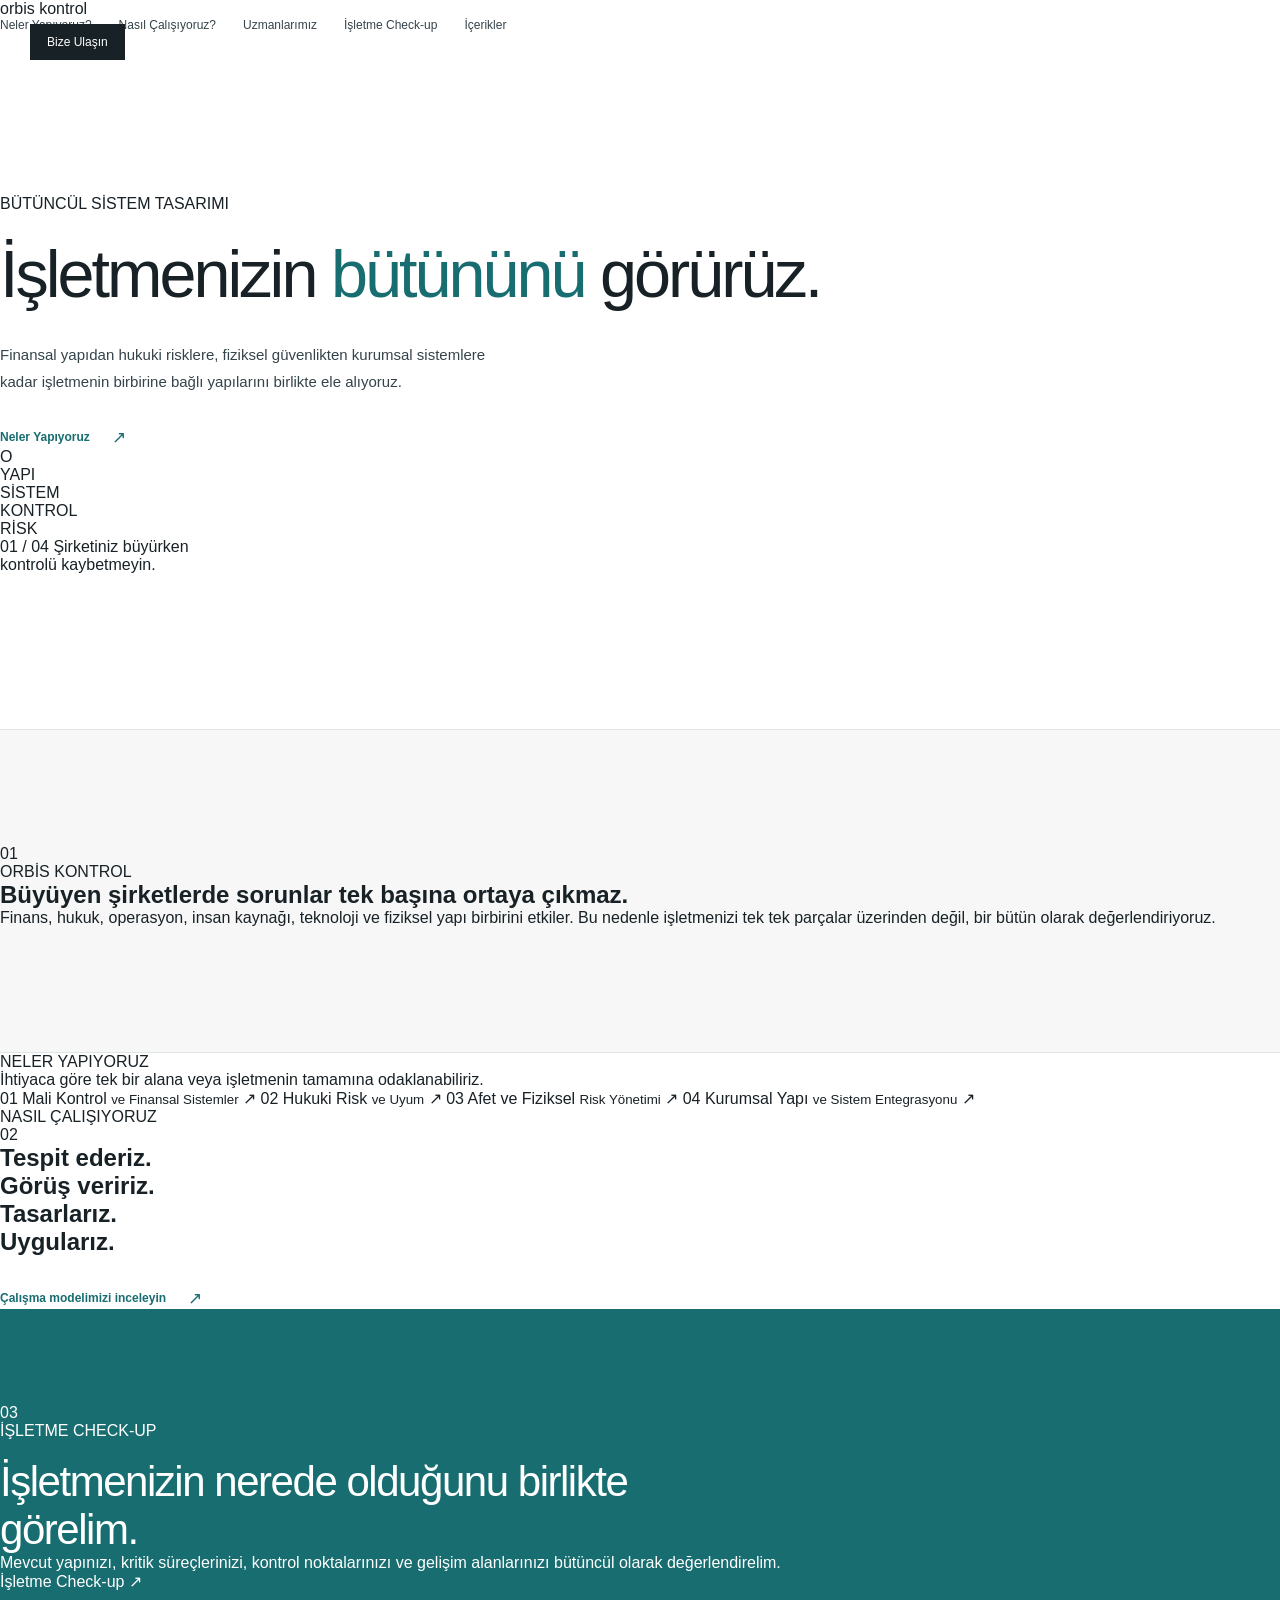
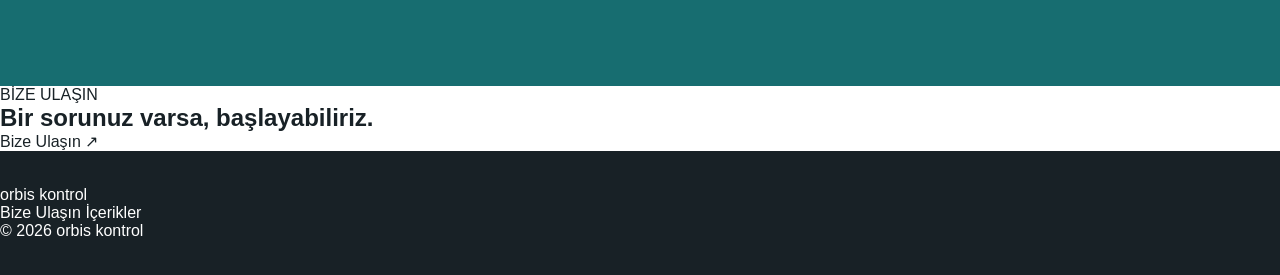
==== commit f458a962: "Update index.html" ====
--- a/index.html
+++ b/index.html
@@ -4,21 +4,31 @@
     <meta charset="UTF-8">
     <meta name="viewport" content="width=device-width, initial-scale=1.0">
 
-    <title>orbis kontrol | Şirketiniz büyürken kontrolü kaybetmeyin.</title>
-
-    <meta name="description" content="orbis kontrol — bütüncül sistem tasarımı ve uygulama.">
+    <title>orbis kontrol</title>
+
+    <meta name="description"
+          content="orbis kontrol — bütüncül sistem tasarımı ve uygulama.">
+
+    <link rel="preconnect" href="https://fonts.googleapis.com">
+    <link rel="preconnect" href="https://fonts.gstatic.com" crossorigin>
+
+    <link href="https://fonts.googleapis.com/css2?family=DM+Sans:wght@400;500;600&family=Manrope:wght@400;500;600&display=swap"
+          rel="stylesheet">
 
     <link rel="stylesheet" href="style.css">
 </head>
 
 <body>
 
-<header class="header">
-    <div class="container header-inner">
-
-        <a href="index.html" class="logo">orbis kontrol</a>
-
-        <nav class="nav">
+<header class="site-header">
+
+    <div class="header-wrap">
+
+        <a href="index.html" class="brand">
+            orbis kontrol
+        </a>
+
+        <nav class="main-nav">
             <a href="hizmetler.html">Neler Yapıyoruz?</a>
             <a href="nasil-calisiyoruz.html">Nasıl Çalışıyoruz?</a>
             <a href="uzmanlar.html">Uzmanlarımız</a>
@@ -26,41 +36,247 @@
             <a href="icerikler.html">İçerikler</a>
         </nav>
 
-        <a href="bize-ulasin.html" class="nav-contact">
+        <a href="bize-ulasin.html" class="contact-button">
             Bize Ulaşın
         </a>
 
     </div>
+
 </header>
 
 
 <main>
 
+
     <!-- HERO -->
 
     <section class="hero">
 
-        <div class="container hero-inner">
-
-            <div class="hero-kicker">
-                BÜTÜNCÜL SİSTEM TASARIMI
-            </div>
-
-            <h1>
+        <div class="hero-wrap">
+
+            <div class="hero-copy">
+
+                <div class="eyebrow">
+                    BÜTÜNCÜL SİSTEM TASARIMI
+                </div>
+
+                <h1>
+                    İşletmenizin
+                    <em>bütününü</em>
+                    görürüz.
+                </h1>
+
+                <p class="hero-description">
+                    Finansal yapıdan hukuki risklere, fiziksel
+                    güvenlikten kurumsal sistemlere kadar
+                    işletmenin birbirine bağlı yapılarını birlikte
+                    ele alıyoruz.
+                </p>
+
+                <a href="hizmetler.html" class="text-link">
+                    Neler Yapıyoruz
+                    <span>↗</span>
+                </a>
+
+            </div>
+
+
+            <div class="hero-visual">
+
+                <div class="orbit orbit-1"></div>
+                <div class="orbit orbit-2"></div>
+                <div class="orbit orbit-3"></div>
+
+                <div class="visual-core">
+                    <span>O</span>
+                </div>
+
+                <div class="visual-label label-top">
+                    YAPI
+                </div>
+
+                <div class="visual-label label-right">
+                    SİSTEM
+                </div>
+
+                <div class="visual-label label-bottom">
+                    KONTROL
+                </div>
+
+                <div class="visual-label label-left">
+                    RİSK
+                </div>
+
+            </div>
+
+        </div>
+
+        <div class="hero-footer">
+
+            <span>01 / 04</span>
+
+            <span class="hero-line"></span>
+
+            <span>
                 Şirketiniz büyürken<br>
                 kontrolü kaybetmeyin.
-            </h1>
-
-            <div class="hero-bottom">
+            </span>
+
+        </div>
+
+    </section>
+
+
+    <!-- INTRO -->
+
+    <section class="statement">
+
+        <div class="statement-wrap">
+
+            <div class="section-number">
+                01
+            </div>
+
+            <div class="statement-text">
+
+                <div class="eyebrow">
+                    ORBİS KONTROL
+                </div>
+
+                <h2>
+                    Büyüyen şirketlerde
+                    sorunlar tek başına
+                    ortaya çıkmaz.
+                </h2>
 
                 <p>
-                    İşletmenizin finansal, hukuki, fiziksel ve
-                    kurumsal yapılarını bir bütün olarak ele alıyor;
-                    ihtiyaç duyulan sistemleri tasarlıyor ve uyguluyoruz.
+                    Finans, hukuk, operasyon, insan kaynağı,
+                    teknoloji ve fiziksel yapı birbirini etkiler.
+                    Bu nedenle işletmenizi tek tek parçalar
+                    üzerinden değil, bir bütün olarak değerlendiriyoruz.
                 </p>
 
-                <a href="hizmetler.html" class="arrow-link">
-                    Neler Yapıyoruz
+            </div>
+
+        </div>
+
+    </section>
+
+
+    <!-- SERVICES -->
+
+    <section class="services">
+
+        <div class="services-wrap">
+
+            <div class="services-intro">
+
+                <div class="eyebrow">
+                    NELER YAPIYORUZ
+                </div>
+
+                <p>
+                    İhtiyaca göre tek bir alana veya
+                    işletmenin tamamına odaklanabiliriz.
+                </p>
+
+            </div>
+
+
+            <div class="service-list">
+
+                <a href="mali-kontrol.html" class="service">
+
+                    <span class="service-number">01</span>
+
+                    <span class="service-title">
+                        Mali Kontrol
+                        <small>ve Finansal Sistemler</small>
+                    </span>
+
+                    <span class="service-arrow">↗</span>
+
+                </a>
+
+
+                <a href="hukuki-risk.html" class="service">
+
+                    <span class="service-number">02</span>
+
+                    <span class="service-title">
+                        Hukuki Risk
+                        <small>ve Uyum</small>
+                    </span>
+
+                    <span class="service-arrow">↗</span>
+
+                </a>
+
+
+                <a href="afet-fiziksel-risk.html" class="service">
+
+                    <span class="service-number">03</span>
+
+                    <span class="service-title">
+                        Afet ve Fiziksel
+                        <small>Risk Yönetimi</small>
+                    </span>
+
+                    <span class="service-arrow">↗</span>
+
+                </a>
+
+
+                <a href="kurumsal-sistem.html" class="service">
+
+                    <span class="service-number">04</span>
+
+                    <span class="service-title">
+                        Kurumsal Yapı
+                        <small>ve Sistem Entegrasyonu</small>
+                    </span>
+
+                    <span class="service-arrow">↗</span>
+
+                </a>
+
+            </div>
+
+        </div>
+
+    </section>
+
+
+    <!-- HOW WE WORK -->
+
+    <section class="method">
+
+        <div class="method-wrap">
+
+            <div class="method-left">
+
+                <div class="eyebrow">
+                    NASIL ÇALIŞIYORUZ
+                </div>
+
+                <div class="method-number">
+                    02
+                </div>
+
+            </div>
+
+
+            <div class="method-right">
+
+                <h2>
+                    Tespit ederiz.<br>
+                    Görüş veririz.<br>
+                    Tasarlarız.<br>
+                    Uygularız.
+                </h2>
+
+                <a href="nasil-calisiyoruz.html" class="text-link">
+                    Çalışma modelimizi inceleyin
                     <span>↗</span>
                 </a>
 
@@ -71,133 +287,35 @@
     </section>
 
 
-    <!-- INTRO -->
-
-    <section class="intro">
-
-        <div class="container intro-inner">
-
-            <div class="intro-index">01</div>
-
-            <div class="intro-content">
-
-                <div class="small-title">
-                    ORBİS KONTROL
+    <!-- CHECKUP -->
+
+    <section class="checkup">
+
+        <div class="checkup-wrap">
+
+            <div class="checkup-number">
+                03
+            </div>
+
+            <div class="checkup-content">
+
+                <div class="eyebrow">
+                    İŞLETME CHECK-UP
                 </div>
 
                 <h2>
-                    İşletmenizin parçalarını
-                    değil, tamamını görürüz.
+                    İşletmenizin
+                    nerede olduğunu
+                    birlikte görelim.
                 </h2>
 
                 <p>
-                    Büyüyen şirketlerde finansal yapı, hukuki süreçler,
-                    fiziksel riskler, organizasyon ve teknoloji
-                    birbirinden bağımsız değildir.
+                    Mevcut yapınızı, kritik süreçlerinizi,
+                    kontrol noktalarınızı ve gelişim alanlarınızı
+                    bütüncül olarak değerlendirelim.
                 </p>
 
-                <p>
-                    Biz bu ilişkileri birlikte değerlendirir,
-                    işletmenin ihtiyacına uygun sistemleri
-                    tasarlar ve gerektiğinde uygulamasını da üstleniriz.
-                </p>
-
-                <a href="nasil-calisiyoruz.html" class="arrow-link">
-                    Nasıl Çalışıyoruz
-                    <span>↗</span>
-                </a>
-
-            </div>
-
-        </div>
-
-    </section>
-
-
-    <!-- SERVICES -->
-
-    <section class="services">
-
-        <div class="container">
-
-            <div class="services-heading">
-
-                <div class="small-title">
-                    NELER YAPIYORUZ
-                </div>
-
-                <a href="hizmetler.html" class="arrow-link">
-                    Tüm hizmetler
-                    <span>↗</span>
-                </a>
-
-            </div>
-
-
-            <div class="services-list">
-
-                <a href="mali-kontrol.html" class="service-row">
-                    <span class="service-no">01</span>
-                    <span class="service-name">
-                        Mali Kontrol ve Finansal Sistemler
-                    </span>
-                    <span class="service-arrow">↗</span>
-                </a>
-
-                <a href="hukuki-risk.html" class="service-row">
-                    <span class="service-no">02</span>
-                    <span class="service-name">
-                        Hukuki Risk ve Uyum
-                    </span>
-                    <span class="service-arrow">↗</span>
-                </a>
-
-                <a href="afet-fiziksel-risk.html" class="service-row">
-                    <span class="service-no">03</span>
-                    <span class="service-name">
-                        Afet ve Fiziksel Risk Yönetimi
-                    </span>
-                    <span class="service-arrow">↗</span>
-                </a>
-
-                <a href="kurumsal-sistem.html" class="service-row">
-                    <span class="service-no">04</span>
-                    <span class="service-name">
-                        Kurumsal Yapı ve Sistem Entegrasyonu
-                    </span>
-                    <span class="service-arrow">↗</span>
-                </a>
-
-            </div>
-
-        </div>
-
-    </section>
-
-
-    <!-- CHECKUP -->
-
-    <section class="checkup">
-
-        <div class="container checkup-inner">
-
-            <div class="small-title">
-                İŞLETME CHECK-UP
-            </div>
-
-            <div class="checkup-main">
-
-                <h2>
-                    İşletmenizin mevcut
-                    yapısını görün.
-                </h2>
-
-                <p>
-                    Kritik süreçleri, kontrol noktalarını ve
-                    gelişim alanlarını birlikte değerlendirelim.
-                </p>
-
-                <a href="checkup.html" class="dark-link">
+                <a href="checkup.html" class="dark-button">
                     İşletme Check-up
                     <span>↗</span>
                 </a>
@@ -211,20 +329,20 @@
 
     <!-- CONTACT -->
 
-    <section class="contact">
-
-        <div class="container contact-inner">
-
-            <div class="small-title">
+    <section class="closing">
+
+        <div class="closing-wrap">
+
+            <div class="eyebrow">
                 BİZE ULAŞIN
             </div>
 
             <h2>
-                Bir konuyu birlikte
-                değerlendirelim.
+                Bir sorunuz varsa,
+                başlayabiliriz.
             </h2>
 
-            <a href="bize-ulasin.html" class="arrow-link">
+            <a href="bize-ulasin.html" class="closing-link">
                 Bize Ulaşın
                 <span>↗</span>
             </a>
@@ -233,24 +351,31 @@
 
     </section>
 
+
 </main>
 
 
 <footer class="footer">
 
-    <div class="container footer-inner">
-
-        <div class="footer-logo">
+    <div class="footer-wrap">
+
+        <div class="footer-brand">
             orbis kontrol
         </div>
 
-        <div class="footer-copy">
+        <div class="footer-links">
+            <a href="bize-ulasin.html">Bize Ulaşın</a>
+            <a href="icerikler.html">İçerikler</a>
+        </div>
+
+        <div class="copyright">
             © 2026 orbis kontrol
         </div>
 
     </div>
 
 </footer>
+
 
 </body>
 </html>
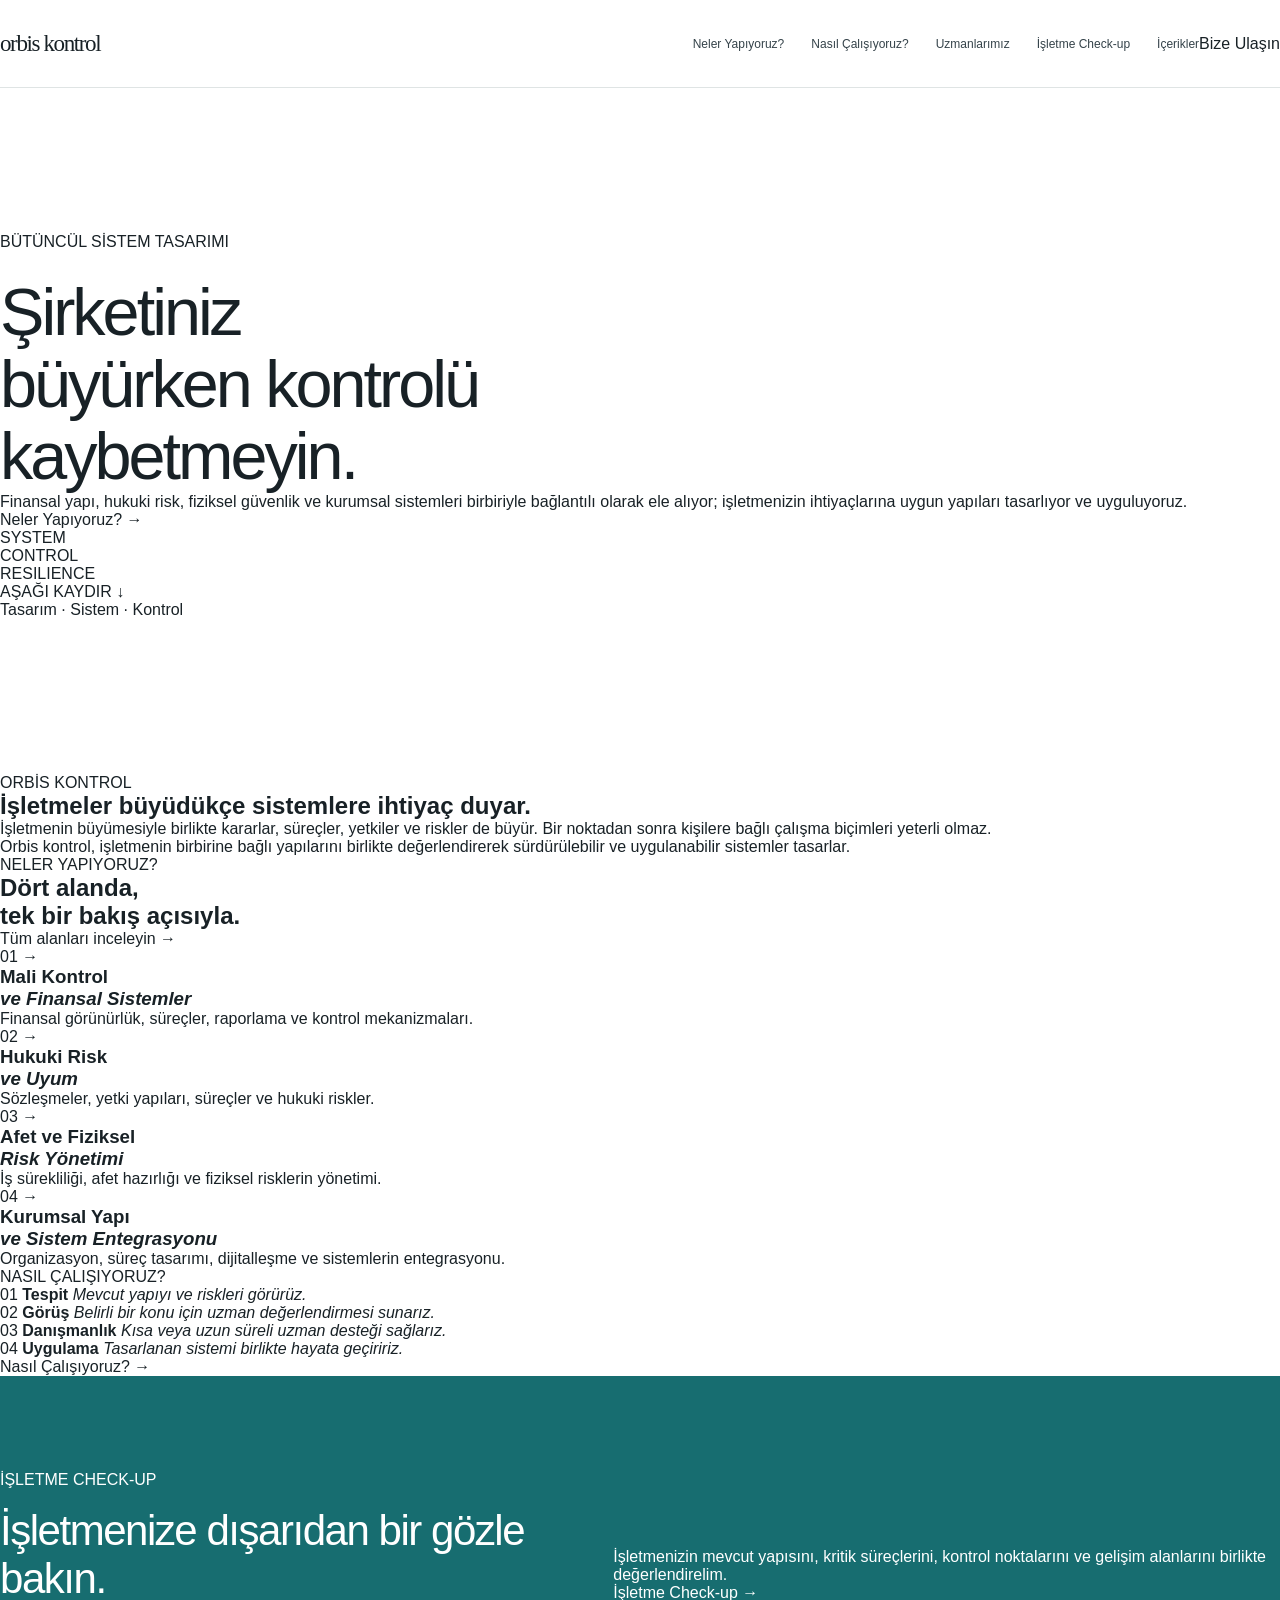
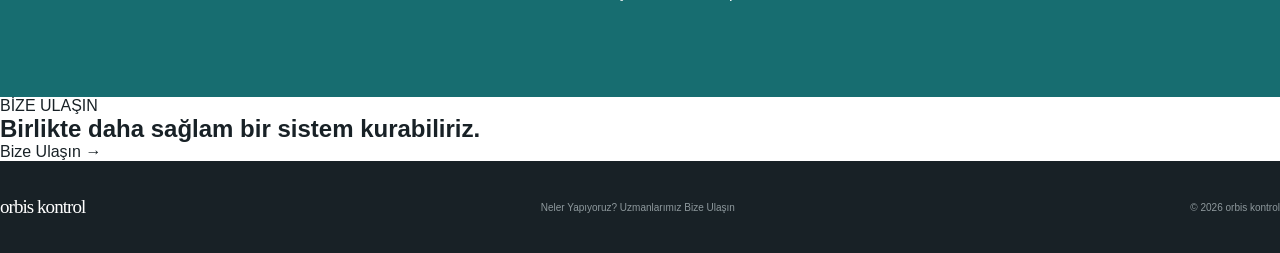
==== commit e3f89490: "Update index.html" ====
--- a/index.html
+++ b/index.html
@@ -9,26 +9,17 @@
     <meta name="description"
           content="orbis kontrol — bütüncül sistem tasarımı ve uygulama.">
 
-    <link rel="preconnect" href="https://fonts.googleapis.com">
-    <link rel="preconnect" href="https://fonts.gstatic.com" crossorigin>
-
-    <link href="https://fonts.googleapis.com/css2?family=DM+Sans:wght@400;500;600&family=Manrope:wght@400;500;600&display=swap"
-          rel="stylesheet">
-
-    <link rel="stylesheet" href="style.css">
+    <link rel="stylesheet" href="./style.css?v=4">
 </head>
 
 <body>
 
-<header class="site-header">
-
-    <div class="header-wrap">
-
-        <a href="index.html" class="brand">
-            orbis kontrol
-        </a>
-
-        <nav class="main-nav">
+<header class="header">
+    <div class="header-inner">
+
+        <a href="index.html" class="logo">orbis kontrol</a>
+
+        <nav class="nav">
             <a href="hizmetler.html">Neler Yapıyoruz?</a>
             <a href="nasil-calisiyoruz.html">Nasıl Çalışıyoruz?</a>
             <a href="uzmanlar.html">Uzmanlarımız</a>
@@ -36,91 +27,91 @@
             <a href="icerikler.html">İçerikler</a>
         </nav>
 
-        <a href="bize-ulasin.html" class="contact-button">
+        <a href="bize-ulasin.html" class="contact-btn">
             Bize Ulaşın
         </a>
 
     </div>
-
 </header>
 
 
 <main>
 
-
     <!-- HERO -->
 
     <section class="hero">
 
-        <div class="hero-wrap">
-
-            <div class="hero-copy">
+        <div class="hero-inner">
+
+            <div class="hero-left">
 
                 <div class="eyebrow">
                     BÜTÜNCÜL SİSTEM TASARIMI
                 </div>
 
                 <h1>
-                    İşletmenizin
-                    <em>bütününü</em>
-                    görürüz.
+                    Şirketiniz<br>
+                    büyürken
+                    <span>kontrolü</span><br>
+                    kaybetmeyin.
                 </h1>
 
-                <p class="hero-description">
-                    Finansal yapıdan hukuki risklere, fiziksel
-                    güvenlikten kurumsal sistemlere kadar
-                    işletmenin birbirine bağlı yapılarını birlikte
-                    ele alıyoruz.
+                <p class="hero-text">
+                    Finansal yapı, hukuki risk, fiziksel güvenlik
+                    ve kurumsal sistemleri birbiriyle bağlantılı
+                    olarak ele alıyor; işletmenizin ihtiyaçlarına
+                    uygun yapıları tasarlıyor ve uyguluyoruz.
                 </p>
 
-                <a href="hizmetler.html" class="text-link">
-                    Neler Yapıyoruz
-                    <span>↗</span>
-                </a>
-
-            </div>
-
-
-            <div class="hero-visual">
-
-                <div class="orbit orbit-1"></div>
-                <div class="orbit orbit-2"></div>
-                <div class="orbit orbit-3"></div>
-
-                <div class="visual-core">
-                    <span>O</span>
-                </div>
-
-                <div class="visual-label label-top">
-                    YAPI
-                </div>
-
-                <div class="visual-label label-right">
-                    SİSTEM
-                </div>
-
-                <div class="visual-label label-bottom">
-                    KONTROL
-                </div>
-
-                <div class="visual-label label-left">
-                    RİSK
-                </div>
-
-            </div>
-
-        </div>
-
-        <div class="hero-footer">
-
-            <span>01 / 04</span>
-
-            <span class="hero-line"></span>
-
-            <span>
-                Şirketiniz büyürken<br>
-                kontrolü kaybetmeyin.
-            </span>
+                <a href="hizmetler.html" class="main-link">
+                    Neler Yapıyoruz?
+                    <span>→</span>
+                </a>
+
+            </div>
+
+
+            <div class="hero-right">
+
+                <div class="hero-frame">
+
+                    <div class="frame-line line-top"></div>
+                    <div class="frame-line line-right"></div>
+                    <div class="frame-line line-bottom"></div>
+                    <div class="frame-line line-left"></div>
+
+                    <div class="frame-word word-1">
+                        SYSTEM
+                    </div>
+
+                    <div class="frame-word word-2">
+                        CONTROL
+                    </div>
+
+                    <div class="frame-word word-3">
+                        RESILIENCE
+                    </div>
+
+                    <div class="frame-center">
+                        <div class="center-dot"></div>
+                    </div>
+
+                </div>
+
+            </div>
+
+        </div>
+
+        <div class="hero-bottom">
+
+            <div class="hero-scroll">
+                AŞAĞI KAYDIR
+                <span>↓</span>
+            </div>
+
+            <div class="hero-note">
+                Tasarım · Sistem · Kontrol
+            </div>
 
         </div>
 
@@ -129,33 +120,35 @@
 
     <!-- INTRO -->
 
-    <section class="statement">
-
-        <div class="statement-wrap">
-
-            <div class="section-number">
-                01
-            </div>
-
-            <div class="statement-text">
-
-                <div class="eyebrow">
-                    ORBİS KONTROL
-                </div>
+    <section class="intro">
+
+        <div class="intro-inner">
+
+            <div class="intro-label">
+                ORBİS KONTROL
+            </div>
+
+            <div class="intro-content">
 
                 <h2>
-                    Büyüyen şirketlerde
-                    sorunlar tek başına
-                    ortaya çıkmaz.
+                    İşletmeler büyüdükçe
+                    sistemlere ihtiyaç duyar.
                 </h2>
 
                 <p>
-                    Finans, hukuk, operasyon, insan kaynağı,
-                    teknoloji ve fiziksel yapı birbirini etkiler.
-                    Bu nedenle işletmenizi tek tek parçalar
-                    üzerinden değil, bir bütün olarak değerlendiriyoruz.
+                    İşletmenin büyümesiyle birlikte kararlar,
+                    süreçler, yetkiler ve riskler de büyür.
+                    Bir noktadan sonra kişilere bağlı çalışma
+                    biçimleri yeterli olmaz.
                 </p>
 
+                <p>
+                    Orbis kontrol, işletmenin birbirine bağlı
+                    yapılarını birlikte değerlendirerek
+                    sürdürülebilir ve uygulanabilir sistemler
+                    tasarlar.
+                </p>
+
             </div>
 
         </div>
@@ -167,117 +160,147 @@
 
     <section class="services">
 
-        <div class="services-wrap">
-
-            <div class="services-intro">
-
-                <div class="eyebrow">
-                    NELER YAPIYORUZ
-                </div>
-
-                <p>
-                    İhtiyaca göre tek bir alana veya
-                    işletmenin tamamına odaklanabiliriz.
-                </p>
-
-            </div>
-
-
-            <div class="service-list">
-
-                <a href="mali-kontrol.html" class="service">
-
-                    <span class="service-number">01</span>
-
-                    <span class="service-title">
-                        Mali Kontrol
-                        <small>ve Finansal Sistemler</small>
-                    </span>
-
-                    <span class="service-arrow">↗</span>
-
-                </a>
-
-
-                <a href="hukuki-risk.html" class="service">
-
-                    <span class="service-number">02</span>
-
-                    <span class="service-title">
-                        Hukuki Risk
-                        <small>ve Uyum</small>
-                    </span>
-
-                    <span class="service-arrow">↗</span>
-
-                </a>
-
-
-                <a href="afet-fiziksel-risk.html" class="service">
-
-                    <span class="service-number">03</span>
-
-                    <span class="service-title">
-                        Afet ve Fiziksel
-                        <small>Risk Yönetimi</small>
-                    </span>
-
-                    <span class="service-arrow">↗</span>
-
-                </a>
-
-
-                <a href="kurumsal-sistem.html" class="service">
-
-                    <span class="service-number">04</span>
-
-                    <span class="service-title">
-                        Kurumsal Yapı
-                        <small>ve Sistem Entegrasyonu</small>
-                    </span>
-
-                    <span class="service-arrow">↗</span>
-
-                </a>
-
-            </div>
-
-        </div>
-
-    </section>
-
-
-    <!-- HOW WE WORK -->
+        <div class="services-inner">
+
+            <div class="services-heading">
+
+                <div>
+                    <div class="eyebrow">
+                        NELER YAPIYORUZ?
+                    </div>
+
+                    <h2>
+                        Dört alanda,<br>
+                        tek bir bakış açısıyla.
+                    </h2>
+                </div>
+
+                <a href="hizmetler.html" class="simple-link">
+                    Tüm alanları inceleyin →
+                </a>
+
+            </div>
+
+
+            <div class="services-grid">
+
+                <a href="mali-kontrol.html" class="service-card">
+                    <div class="service-top">
+                        <span>01</span>
+                        <span>→</span>
+                    </div>
+
+                    <h3>
+                        Mali Kontrol<br>
+                        <i>ve Finansal Sistemler</i>
+                    </h3>
+
+                    <p>
+                        Finansal görünürlük, süreçler,
+                        raporlama ve kontrol mekanizmaları.
+                    </p>
+                </a>
+
+
+                <a href="hukuki-risk.html" class="service-card">
+                    <div class="service-top">
+                        <span>02</span>
+                        <span>→</span>
+                    </div>
+
+                    <h3>
+                        Hukuki Risk<br>
+                        <i>ve Uyum</i>
+                    </h3>
+
+                    <p>
+                        Sözleşmeler, yetki yapıları,
+                        süreçler ve hukuki riskler.
+                    </p>
+                </a>
+
+
+                <a href="afet-fiziksel-risk.html" class="service-card">
+                    <div class="service-top">
+                        <span>03</span>
+                        <span>→</span>
+                    </div>
+
+                    <h3>
+                        Afet ve Fiziksel<br>
+                        <i>Risk Yönetimi</i>
+                    </h3>
+
+                    <p>
+                        İş sürekliliği, afet hazırlığı
+                        ve fiziksel risklerin yönetimi.
+                    </p>
+                </a>
+
+
+                <a href="kurumsal-sistem.html" class="service-card">
+                    <div class="service-top">
+                        <span>04</span>
+                        <span>→</span>
+                    </div>
+
+                    <h3>
+                        Kurumsal Yapı<br>
+                        <i>ve Sistem Entegrasyonu</i>
+                    </h3>
+
+                    <p>
+                        Organizasyon, süreç tasarımı,
+                        dijitalleşme ve sistemlerin entegrasyonu.
+                    </p>
+                </a>
+
+            </div>
+
+        </div>
+
+    </section>
+
+
+    <!-- METHOD -->
 
     <section class="method">
 
-        <div class="method-wrap">
-
-            <div class="method-left">
-
-                <div class="eyebrow">
-                    NASIL ÇALIŞIYORUZ
-                </div>
-
-                <div class="method-number">
-                    02
-                </div>
-
-            </div>
-
-
-            <div class="method-right">
-
-                <h2>
-                    Tespit ederiz.<br>
-                    Görüş veririz.<br>
-                    Tasarlarız.<br>
-                    Uygularız.
-                </h2>
-
-                <a href="nasil-calisiyoruz.html" class="text-link">
-                    Çalışma modelimizi inceleyin
-                    <span>↗</span>
+        <div class="method-inner">
+
+            <div class="method-label">
+                NASIL ÇALIŞIYORUZ?
+            </div>
+
+            <div class="method-content">
+
+                <div class="method-line">
+                    <span>01</span>
+                    <strong>Tespit</strong>
+                    <em>Mevcut yapıyı ve riskleri görürüz.</em>
+                </div>
+
+                <div class="method-line">
+                    <span>02</span>
+                    <strong>Görüş</strong>
+                    <em>Belirli bir konu için uzman değerlendirmesi sunarız.</em>
+                </div>
+
+                <div class="method-line">
+                    <span>03</span>
+                    <strong>Danışmanlık</strong>
+                    <em>Kısa veya uzun süreli uzman desteği sağlarız.</em>
+                </div>
+
+                <div class="method-line">
+                    <span>04</span>
+                    <strong>Uygulama</strong>
+                    <em>Tasarlanan sistemi birlikte hayata geçiririz.</em>
+                </div>
+
+                <a href="nasil-calisiyoruz.html" class="main-link light-link">
+                    Nasıl Çalışıyoruz?
+                    <span>→</span>
                 </a>
 
             </div>
@@ -291,33 +314,31 @@
 
     <section class="checkup">
 
-        <div class="checkup-wrap">
-
-            <div class="checkup-number">
-                03
-            </div>
-
-            <div class="checkup-content">
-
+        <div class="checkup-inner">
+
+            <div class="checkup-title">
                 <div class="eyebrow">
                     İŞLETME CHECK-UP
                 </div>
 
                 <h2>
-                    İşletmenizin
-                    nerede olduğunu
-                    birlikte görelim.
+                    İşletmenize
+                    dışarıdan
+                    bir gözle bakın.
                 </h2>
+            </div>
+
+            <div class="checkup-right">
 
                 <p>
-                    Mevcut yapınızı, kritik süreçlerinizi,
-                    kontrol noktalarınızı ve gelişim alanlarınızı
-                    bütüncül olarak değerlendirelim.
+                    İşletmenizin mevcut yapısını, kritik
+                    süreçlerini, kontrol noktalarını ve
+                    gelişim alanlarını birlikte değerlendirelim.
                 </p>
 
-                <a href="checkup.html" class="dark-button">
+                <a href="checkup.html" class="dark-btn">
                     İşletme Check-up
-                    <span>↗</span>
+                    <span>→</span>
                 </a>
 
             </div>
@@ -329,53 +350,52 @@
 
     <!-- CONTACT -->
 
-    <section class="closing">
-
-        <div class="closing-wrap">
+    <section class="contact">
+
+        <div class="contact-inner">
 
             <div class="eyebrow">
                 BİZE ULAŞIN
             </div>
 
             <h2>
-                Bir sorunuz varsa,
-                başlayabiliriz.
+                Birlikte daha sağlam
+                bir sistem kurabiliriz.
             </h2>
 
-            <a href="bize-ulasin.html" class="closing-link">
+            <a href="bize-ulasin.html" class="main-link">
                 Bize Ulaşın
-                <span>↗</span>
+                <span>→</span>
             </a>
 
         </div>
 
     </section>
 
-
 </main>
 
 
 <footer class="footer">
 
-    <div class="footer-wrap">
-
-        <div class="footer-brand">
+    <div class="footer-inner">
+
+        <div class="footer-logo">
             orbis kontrol
         </div>
 
-        <div class="footer-links">
+        <div class="footer-nav">
+            <a href="hizmetler.html">Neler Yapıyoruz?</a>
+            <a href="uzmanlar.html">Uzmanlarımız</a>
             <a href="bize-ulasin.html">Bize Ulaşın</a>
-            <a href="icerikler.html">İçerikler</a>
-        </div>
-
-        <div class="copyright">
+        </div>
+
+        <div class="footer-copy">
             © 2026 orbis kontrol
         </div>
 
     </div>
 
 </footer>
-
 
 </body>
 </html>
